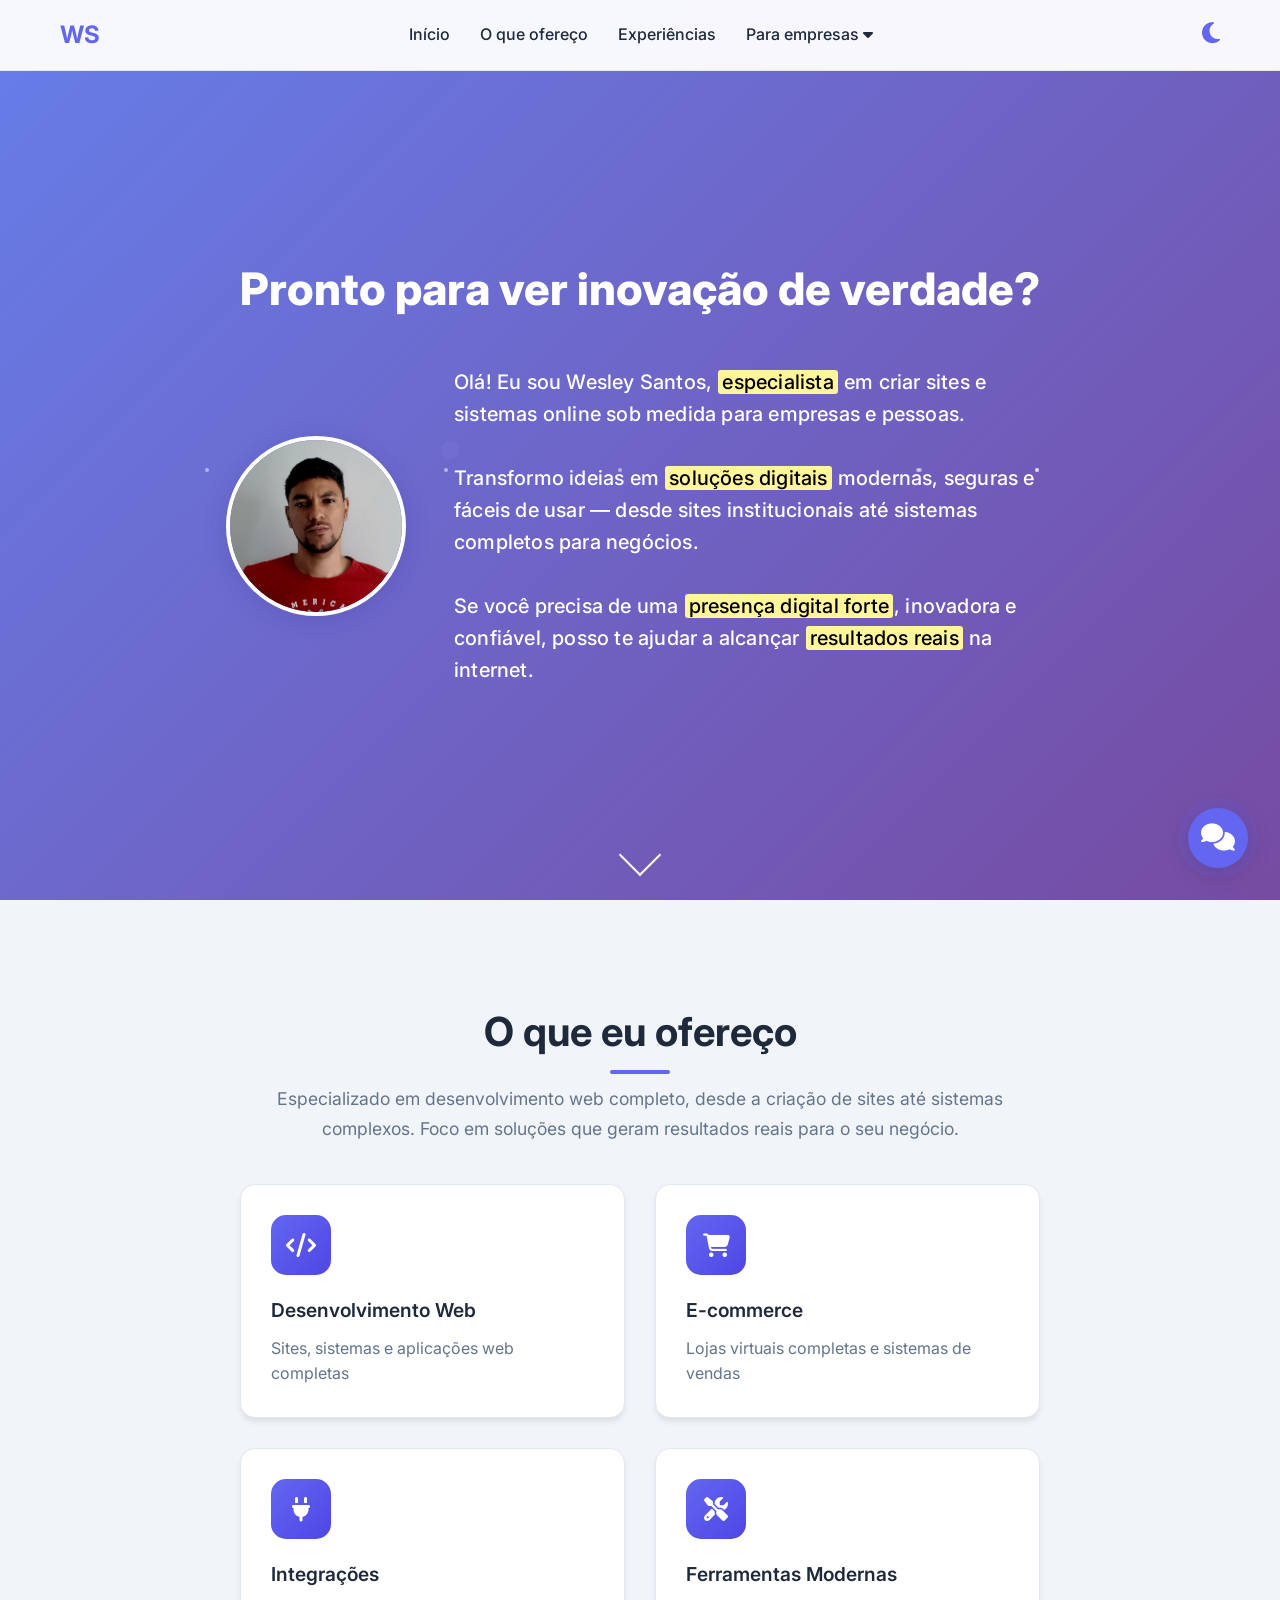
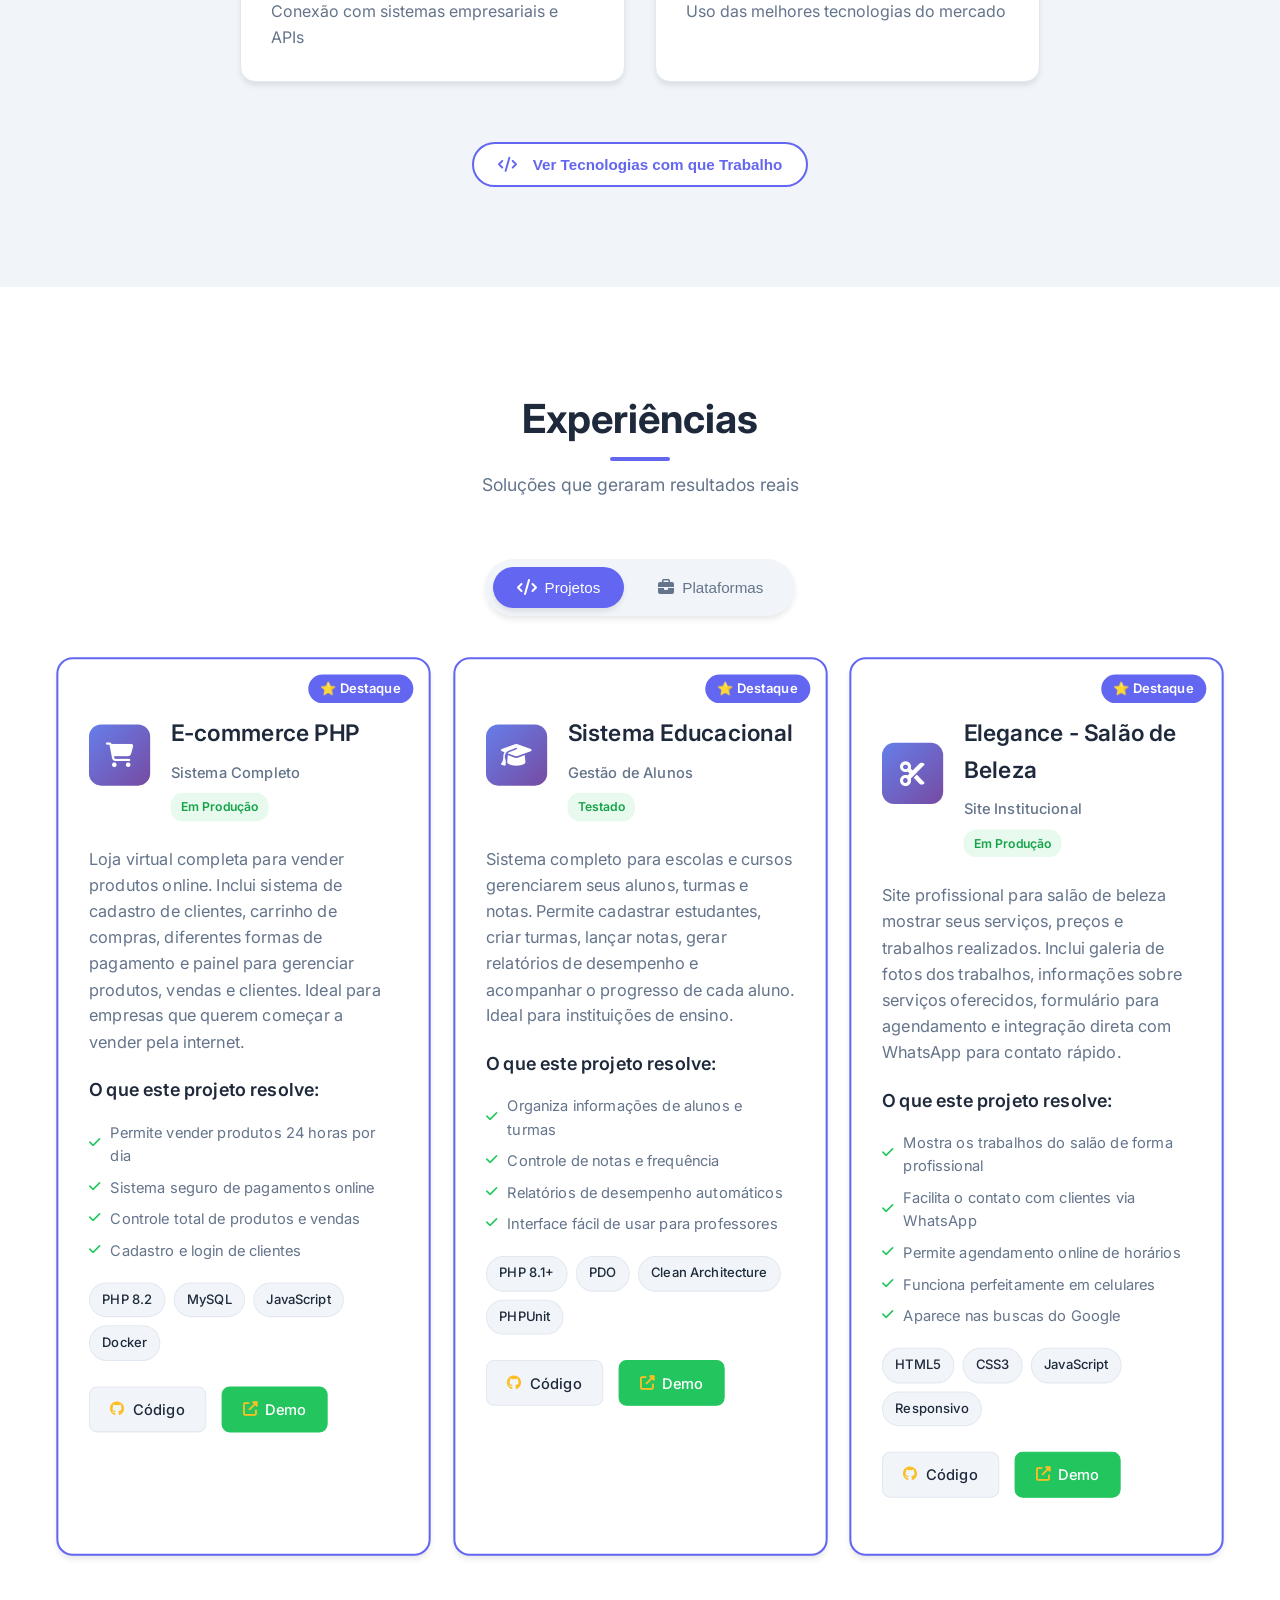
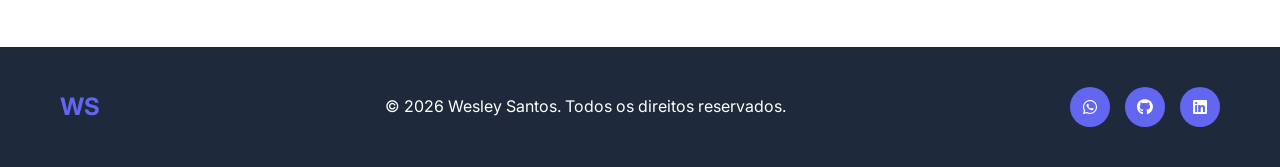
==== index.html @ 85893ca0 "Atualiza a seção de navegação e conteúdo de "Projetos" para "Experiências" em index.html e navbar.ht" ====
<!DOCTYPE html>
<html lang="pt-BR">
<head>
    <meta charset="UTF-8">
    <meta name="viewport" content="width=device-width, initial-scale=1.0">
    <title>Wesley Santos - Desenvolvedor Full Stack</title>
    <meta name="description" content="Portfólio de Wesley Santos - Desenvolvedor Full Stack especializado em PHP, JavaScript e soluções web completas">
    <link rel="stylesheet" href="assets/css/styles.css?v=1">
    <link href="https://fonts.googleapis.com/css2?family=Inter:wght@300;400;500;600;700&display=swap" rel="stylesheet">
    <link rel="stylesheet" href="https://cdnjs.cloudflare.com/ajax/libs/font-awesome/6.4.0/css/all.min.css">
</head>
<body>
    <!-- Navegação -->
    <div id="navbar"></div>
    <script>
    // Após o carregamento do navbar, insere o botão de tema apenas no index
    window.addEventListener('DOMContentLoaded', function() {
        const navbarEl = document.getElementById('navbar');
        if (navbarEl) {
            const observer = new MutationObserver(() => {
                const navActions = navbarEl.querySelector('.nav-actions');
                if (navActions && !navActions.querySelector('#theme-toggle')) {
                    const btn = document.createElement('button');
                    btn.id = 'theme-toggle';
                    btn.className = 'theme-toggle-btn';
                    btn.setAttribute('aria-label', 'Alternar tema');
                    btn.innerHTML = '<i class="fas fa-moon"></i>';
                    navActions.insertBefore(btn, navActions.firstChild);
                    // Adiciona evento de alternância de tema
                    btn.addEventListener('click', function() {
                        document.body.classList.toggle('dark-theme');
                        // Troca o ícone
                        const icon = btn.querySelector('i');
                        if (document.body.classList.contains('dark-theme')) {
                            icon.classList.remove('fa-moon');
                            icon.classList.add('fa-sun');
                        } else {
                            icon.classList.remove('fa-sun');
                            icon.classList.add('fa-moon');
                        }
                    });
                }
            });
            observer.observe(navbarEl, { childList: true, subtree: true });
        }
    });
    </script>

    <!-- Seção Hero IMPACTANTE -->
    <section id="inicio" class="hero disruptivo">
        <div class="hero-container">
            <div class="hero-content-novo">
                <div class="hero-greeting-container">
                    <div class="hero-greeting" id="hero-impacto">
                        <!-- Saudação de impacto será inserida via JS -->
                    </div>
                </div>
                <div class="hero-apresentacao">
                    <div class="hero-profile-img">
                        <img src="assets/images/profile.jpg" alt="Foto de Wesley Santos" />
                    </div>
                    <div class="hero-main-content">
                        <p class="hero-desc-livre">
                            Olá! Eu sou Wesley Santos, <span class="highlight-bg">especialista</span> em criar sites e sistemas online sob medida para empresas e pessoas.<br><br>
                            Transformo ideias em <span class="highlight-bg">soluções digitais</span> modernas, seguras e fáceis de usar — desde sites institucionais até sistemas completos para negócios.<br><br>
                            Se você precisa de uma <span class="highlight-bg">presença digital forte</span>, inovadora e confiável, posso te ajudar a alcançar <span class="highlight-bg">resultados reais</span> na internet.
                        </p>
                    </div>
                </div>
            </div>
        </div>
        <div class="scroll-indicator">
            <a href="#o-que-ofereco" class="scroll-link">
                <div class="scroll-arrow"></div>
            </a>
        </div>
    </section>
    <!-- Fim do novo Hero -->

    <!-- Seção O que eu ofereço -->
    <section id="o-que-ofereco" class="about">
        <div class="container">
            <h2 class="section-title">O que eu ofereço</h2>
            
            <!-- Visualização Simplificada -->
            <div class="skills-simple" id="skills-simple">
                <div class="skills-overview">
                    <p class="skills-intro">
                        Especializado em desenvolvimento web completo, desde a criação de sites até sistemas complexos. 
                        Foco em soluções que geram resultados reais para o seu negócio.
                    </p>
                    
                    <div class="skills-highlights">
                        <div class="skill-highlight">
                            <div class="highlight-icon">
                                <i class="fas fa-code"></i>
                            </div>
                            <div class="highlight-content">
                                <h4>Desenvolvimento Web</h4>
                                <p>Sites, sistemas e aplicações web completas</p>
                            </div>
                        </div>
                        
                        <div class="skill-highlight">
                            <div class="highlight-icon">
                                <i class="fas fa-shopping-cart"></i>
                            </div>
                            <div class="highlight-content">
                                <h4>E-commerce</h4>
                                <p>Lojas virtuais completas e sistemas de vendas</p>
                            </div>
                        </div>
                        
                        <div class="skill-highlight">
                            <div class="highlight-icon">
                                <i class="fas fa-plug"></i>
                            </div>
                            <div class="highlight-content">
                                <h4>Integrações</h4>
                                <p>Conexão com sistemas empresariais e APIs</p>
                            </div>
                        </div>
                        
                        <div class="skill-highlight">
                            <div class="highlight-icon">
                                <i class="fas fa-tools"></i>
                            </div>
                            <div class="highlight-content">
                                <h4>Ferramentas Modernas</h4>
                                <p>Uso das melhores tecnologias do mercado</p>
                            </div>
                        </div>
                    </div>
                    
                    <button class="btn btn-secondary skills-toggle" onclick="toggleSkills()">
                        <i class="fas fa-code"></i>
                        Ver Tecnologias com que Trabalho
                    </button>
                </div>
            </div>
            
            <!-- Visualização Completa (inicialmente oculta) -->
            <div class="skills-detailed" id="skills-detailed" style="display: none;">
                <div class="skills-content">
                    <div class="skills-category">
                        <h3>Ferramentas de Negócio</h3>
                        <div class="skills-grid">
                            <div class="skill-item">
                                <div class="skill-icon">
                                    <i class="fas fa-cloud"></i>
                                </div>
                                <div class="skill-info">
                                    <h4>Salesforce</h4>
                                    <div class="skill-level">
                                        <span class="level-badge primary">Foco Principal</span>
                                        <p class="skill-description">Plataforma para gerenciar relacionamentos com clientes (CRM)</p>
                                    </div>
                                </div>
                            </div>
                            <div class="skill-item">
                                <div class="skill-icon">
                                    <i class="fas fa-headset"></i>
                                </div>
                                <div class="skill-info">
                                    <h4>Zendesk</h4>
                                    <div class="skill-level">
                                        <span class="level-badge secondary">Especialização</span>
                                        <p class="skill-description">Sistema para atendimento ao cliente e suporte técnico</p>
                                    </div>
                                </div>
                            </div>
                            <div class="skill-item">
                                <div class="skill-icon">
                                    <i class="fas fa-chart-line"></i>
                                </div>
                                <div class="skill-info">
                                    <h4>HubSpot</h4>
                                    <div class="skill-level">
                                        <span class="level-badge secondary">Especialização</span>
                                        <p class="skill-description">Plataforma para marketing, vendas e automação de processos</p>
                                    </div>
                                </div>
                            </div>
                            <div class="skill-item">
                                <div class="skill-icon">
                                    <i class="fas fa-comments"></i>
                                </div>
                                <div class="skill-info">
                                    <h4>Blip</h4>
                                    <div class="skill-level">
                                        <span class="level-badge secondary">Especialização</span>
                                        <p class="skill-description">Plataforma para criar e gerenciar chatbots e atendimento automatizado</p>
                                    </div>
                                </div>
                            </div>
                        </div>
                    </div>

                    <div class="skills-category">
                        <h3>Ferramentas & DevOps</h3>
                        <div class="skills-grid">
                            <div class="skill-item">
                                <div class="skill-icon">
                                    <i class="fab fa-docker"></i>
                                </div>
                                <div class="skill-info">
                                    <h4>Docker</h4>
                                    <div class="skill-level">
                                        <span class="level-badge primary">Foco Principal</span>
                                        <p class="skill-description">Empacotamento de aplicações para funcionar em qualquer ambiente</p>
                                    </div>
                                </div>
                            </div>
                            <div class="skill-item">
                                <div class="skill-icon">
                                    <i class="fab fa-git-alt"></i>
                                </div>
                                <div class="skill-info">
                                    <h4>Git</h4>
                                    <div class="skill-level">
                                        <span class="level-badge primary">Foco Principal</span>
                                        <p class="skill-description">Controle de versões e trabalho em equipe no código</p>
                                    </div>
                                </div>
                            </div>
                            <div class="skill-item">
                                <div class="skill-icon">
                                    <i class="fas fa-box"></i>
                                </div>
                                <div class="skill-info">
                                    <h4>Composer</h4>
                                    <div class="skill-level">
                                        <span class="level-badge secondary">Especialização</span>
                                        <p class="skill-description">Gerenciador de bibliotecas e ferramentas para PHP</p>
                                    </div>
                                </div>
                            </div>
                            <div class="skill-item">
                                <div class="skill-icon">
                                    <i class="fas fa-vial"></i>
                                </div>
                                <div class="skill-info">
                                    <h4>PHPUnit</h4>
                                    <div class="skill-level">
                                        <span class="level-badge secondary">Especialização</span>
                                        <p class="skill-description">Testes automatizados para garantir qualidade do código</p>
                                    </div>
                                </div>
                            </div>
                            <div class="skill-item">
                                <div class="skill-icon">
                                    <i class="fas fa-code"></i>
                                </div>
                                <div class="skill-info">
                                    <h4>Clean Architecture</h4>
                                    <div class="skill-level">
                                        <span class="level-badge secondary">Especialização</span>
                                        <p class="skill-description">Organização do código para facilitar manutenção e crescimento</p>
                                    </div>
                                </div>
                            </div>
                            <div class="skill-item">
                                <div class="skill-icon">
                                    <i class="fas fa-cogs"></i>
                                </div>
                                <div class="skill-info">
                                    <h4>Design Patterns</h4>
                                    <div class="skill-level">
                                        <span class="level-badge secondary">Especialização</span>
                                        <p class="skill-description">Soluções testadas e reutilizáveis para problemas comuns</p>
                                    </div>
                                </div>
                            </div>
                        </div>
                    </div>

                    <div class="skills-category">
                        <h3>Backend</h3>
                        <div class="skills-grid">
                            <div class="skill-item">
                                <div class="skill-icon">
                                    <i class="fab fa-php"></i>
                                </div>
                                <div class="skill-info">
                                    <h4>PHP</h4>
                                    <div class="skill-level">
                                        <span class="level-badge primary">Foco Principal</span>
                                        <p class="skill-description">Linguagem principal para criar sites e aplicações web dinâmicas</p>
                                    </div>
                                </div>
                            </div>
                            <div class="skill-item">
                                <div class="skill-icon">
                                    <i class="fas fa-database"></i>
                                </div>
                                <div class="skill-info">
                                    <h4>MySQL</h4>
                                    <div class="skill-level">
                                        <span class="level-badge primary">Foco Principal</span>
                                        <p class="skill-description">Sistema para armazenar e organizar dados de forma eficiente</p>
                                    </div>
                                </div>
                            </div>
                            <div class="skill-item">
                                <div class="skill-icon">
                                    <i class="fas fa-plug"></i>
                                </div>
                                <div class="skill-info">
                                    <h4>PDO</h4>
                                    <div class="skill-level">
                                        <span class="level-badge secondary">Especialização</span>
                                        <p class="skill-description">Interface orientada a objetos para acesso seguro e consistente a bancos de dados</p>
                                    </div>
                                </div>
                            </div>
                            <div class="skill-item">
                                <div class="skill-icon">
                                    <i class="fab fa-node-js"></i>
                                </div>
                                <div class="skill-info">
                                    <h4>Node.js</h4>
                                    <div class="skill-level">
                                        <span class="level-badge secondary">Especialização</span>
                                        <p class="skill-description">Plataforma para criar aplicações web rápidas e escaláveis</p>
                                    </div>
                                </div>
                            </div>
                            <div class="skill-item">
                                <div class="skill-icon">
                                    <i class="fas fa-code"></i>
                                </div>
                                <div class="skill-info">
                                    <h4>APEX</h4>
                                    <div class="skill-level">
                                        <span class="level-badge secondary">Especialização</span>
                                        <p class="skill-description">Linguagem de programação proprietária da Salesforce para desenvolvimento na plataforma</p>
                                    </div>
                                </div>
                            </div>
                        </div>
                    </div>

                    <div class="skills-category">
                        <h3>Frontend</h3>
                        <div class="skills-grid">
                            <div class="skill-item">
                                <div class="skill-icon">
                                    <i class="fab fa-html5"></i>
                                </div>
                                <div class="skill-info">
                                    <h4>HTML5</h4>
                                    <div class="skill-level">
                                        <span class="level-badge secondary">Especialização</span>
                                        <p class="skill-description">Estrutura básica e organização do conteúdo dos sites</p>
                                    </div>
                                </div>
                            </div>
                            <div class="skill-item">
                                <div class="skill-icon">
                                    <i class="fab fa-css3-alt"></i>
                                </div>
                                <div class="skill-info">
                                    <h4>CSS3</h4>
                                    <div class="skill-level">
                                        <span class="level-badge primary">Foco Principal</span>
                                        <p class="skill-description">Design visual, cores, layout e responsividade dos sites</p>
                                    </div>
                                </div>
                            </div>
                            <div class="skill-item">
                                <div class="skill-icon">
                                    <i class="fab fa-js-square"></i>
                                </div>
                                <div class="skill-info">
                                    <h4>JavaScript</h4>
                                    <div class="skill-level">
                                        <span class="level-badge primary">Foco Principal</span>
                                        <p class="skill-description">Funcionalidades interativas e dinâmicas nos sites</p>
                                    </div>
                                </div>
                            </div>
                        </div>
                    </div>
                </div>
                
                <button class="btn btn-secondary skills-toggle" onclick="toggleSkills()">
                    <i class="fas fa-eye-slash"></i>
                    Ocultar Tecnologias
                </button>
            </div>
        </div>
    </section>

    <!-- Seção Experiências -->
    <section id="experiencias" class="experience">
        <div class="container">
            <div class="section-header">
                <h2 class="section-title" id="section-title">Experiências</h2>
                <p class="section-subtitle" id="section-subtitle">Soluções que geraram resultados reais</p>
                
                <!-- Botão Toggle -->
                <div class="toggle-container">
                    <button class="toggle-btn active" id="toggle-experience" onclick="toggleView('experience')">
                        <i class="fas fa-code"></i>
                        Projetos
                    </button>
                    <button class="toggle-btn" id="toggle-experiences" onclick="toggleView('experiences')">
                        <i class="fas fa-briefcase"></i>
                        Plataformas
                    </button>
                </div>
            </div>
            
            <!-- Container das Experiências -->
            <div class="experience-grid" id="experience-container">
                <div class="project-card featured">
                    <div class="project-header">
                        <div class="project-icon">
                            <i class="fas fa-shopping-cart"></i>
                        </div>
                        <div class="project-title">
                            <h3>E-commerce PHP</h3>
                            <span class="project-category">Sistema Completo</span>
                            <div class="project-badges">
                                <span class="project-badge success">Em Produção</span>
                            </div>
                        </div>
                    </div>
                    <div class="project-content">
                        <p>
                            Loja virtual completa para vender produtos online. Inclui sistema de cadastro de clientes, 
                            carrinho de compras, diferentes formas de pagamento e painel para gerenciar produtos, 
                            vendas e clientes. Ideal para empresas que querem começar a vender pela internet.
                        </p>
                        <div class="project-results">
                            <h4>O que este projeto resolve:</h4>
                            <ul class="results-list">
                                <li><i class="fas fa-check"></i> Permite vender produtos 24 horas por dia</li>
                                <li><i class="fas fa-check"></i> Sistema seguro de pagamentos online</li>
                                <li><i class="fas fa-check"></i> Controle total de produtos e vendas</li>
                                <li><i class="fas fa-check"></i> Cadastro e login de clientes</li>
                            </ul>
                        </div>
                        <div class="project-tech">
                            <span class="tech-tag">PHP 8.2</span>
                            <span class="tech-tag">MySQL</span>
                            <span class="tech-tag">JavaScript</span>
                            <span class="tech-tag">Docker</span>
                        </div>
                        <div class="project-links">
                            <a href="https://github.com/wesleystoss/e-commerce-php-completo" target="_blank" class="btn btn-small">
                                <i class="fab fa-github"></i> Código
                            </a>
                            <a href="https://ecommerce.wesleystoss.com.br/" target="_blank" rel="noopener" class="btn btn-small btn-live">
                                <i class="fas fa-external-link-alt"></i> Demo
                            </a>
                        </div>
                    </div>
                </div>
                
                <div class="project-card featured">
                    <div class="project-header">
                        <div class="project-icon">
                            <i class="fas fa-graduation-cap"></i>
                        </div>
                        <div class="project-title">
                            <h3>Sistema Educacional</h3>
                            <span class="project-category">Gestão de Alunos</span>
                            <div class="project-badges">
                                <span class="project-badge success">Testado</span>
                            </div>
                        </div>
                    </div>
                    <div class="project-content">
                        <p>
                            Sistema completo para escolas e cursos gerenciarem seus alunos, turmas e notas. 
                            Permite cadastrar estudantes, criar turmas, lançar notas, gerar relatórios de 
                            desempenho e acompanhar o progresso de cada aluno. Ideal para instituições de ensino.
                        </p>
                        <div class="project-results">
                            <h4>O que este projeto resolve:</h4>
                            <ul class="results-list">
                                <li><i class="fas fa-check"></i> Organiza informações de alunos e turmas</li>
                                <li><i class="fas fa-check"></i> Controle de notas e frequência</li>
                                <li><i class="fas fa-check"></i> Relatórios de desempenho automáticos</li>
                                <li><i class="fas fa-check"></i> Interface fácil de usar para professores</li>
                            </ul>
                        </div>
                        <div class="project-tech">
                            <span class="tech-tag">PHP 8.1+</span>
                            <span class="tech-tag">PDO</span>
                            <span class="tech-tag">Clean Architecture</span>
                            <span class="tech-tag">PHPUnit</span>
                        </div>
                        <div class="project-links">
                            <a href="https://github.com/wesleystoss/curso-pdo" target="_blank" class="btn btn-small">
                                <i class="fab fa-github"></i> Código
                            </a>
                            <a href="https://spga.wesleystoss.com.br/" target="_blank" rel="noopener" class="btn btn-small btn-live">
                                <i class="fas fa-external-link-alt"></i> Demo
                            </a>
                        </div>
                    </div>
                </div>

                <div class="project-card featured">
                    <div class="project-header">
                        <div class="project-icon">
                            <i class="fas fa-cut"></i>
                        </div>
                        <div class="project-title">
                            <h3>Elegance - Salão de Beleza</h3>
                            <span class="project-category">Site Institucional</span>
                            <div class="project-badges">
                                <span class="project-badge success">Em Produção</span>
                            </div>
                        </div>
                    </div>
                    <div class="project-content">
                        <p>
                            Site profissional para salão de beleza mostrar seus serviços, preços e trabalhos realizados. 
                            Inclui galeria de fotos dos trabalhos, informações sobre serviços oferecidos, 
                            formulário para agendamento e integração direta com WhatsApp para contato rápido.
                        </p>
                        <div class="project-results">
                            <h4>O que este projeto resolve:</h4>
                            <ul class="results-list">
                                <li><i class="fas fa-check"></i> Mostra os trabalhos do salão de forma profissional</li>
                                <li><i class="fas fa-check"></i> Facilita o contato com clientes via WhatsApp</li>
                                <li><i class="fas fa-check"></i> Permite agendamento online de horários</li>
                                <li><i class="fas fa-check"></i> Funciona perfeitamente em celulares</li>
                                <li><i class="fas fa-check"></i> Aparece nas buscas do Google</li>
                            </ul>
                        </div>
                        <div class="project-tech">
                            <span class="tech-tag">HTML5</span>
                            <span class="tech-tag">CSS3</span>
                            <span class="tech-tag">JavaScript</span>
                            <span class="tech-tag">Responsivo</span>
                        </div>
                        <div class="project-links">
                            <a href="https://github.com/wesleystoss/salao-de-beleza" target="_blank" class="btn btn-small">
                                <i class="fab fa-github"></i> Código
                            </a>
                            <a href="https://salao-de-beleza.wesleystoss.com.br/" target="_blank" rel="noopener" class="btn btn-small btn-live">
                                <i class="fas fa-external-link-alt"></i> Demo
                            </a>
                        </div>
                    </div>
                </div>
            </div>

            <!-- Container das Experiências -->
            <div class="experience-grid" id="experiences-container" style="display: none;">
                <div class="project-card featured">
                    <div class="project-header">
                        <div class="project-icon">
                            <i class="fas fa-cloud"></i>
                        </div>
                        <div class="project-title">
                            <h3>Salesforce</h3>
                            <span class="project-category">CRM & Automação</span>
                            <div class="project-badges">
                                <span class="project-badge admin">Administrador</span>
                                <span class="project-badge dev">Desenvolvedor</span>
                            </div>
                        </div>
                    </div>
                    <div class="project-content">
                        <p>
                            Experiência sólida com a plataforma Salesforce, incluindo desenvolvimento de aplicações customizadas, 
                            automação de processos, integrações com sistemas externos e criação de relatórios avançados. 
                            Especializado em APEX, Visualforce e Lightning Web Components.
                        </p>
                        <div class="project-results">
                            <h4>Principais competências:</h4>
                            <ul class="results-list">
                                <li><i class="fas fa-check"></i> Desenvolvimento em APEX e Visualforce</li>
                                <li><i class="fas fa-check"></i> Automação com Process Builder e Flow</li>
                                <li><i class="fas fa-check"></i> Integrações via REST/SOAP APIs</li>
                                <li><i class="fas fa-check"></i> Customização de objetos e campos</li>
                                <li><i class="fas fa-check"></i> Criação de relatórios e dashboards</li>
                            </ul>
                        </div>
                        <div class="project-tech">
                            <span class="tech-tag">APEX</span>
                            <span class="tech-tag">Visualforce</span>
                            <span class="tech-tag">Lightning</span>
                            <span class="tech-tag">SOQL</span>
                        </div>
                        <div class="project-links">
                            <a href="lp/salesforce.html" target="_blank" class="btn btn-small">
                                <i class="fas fa-info-circle"></i> Saiba Mais
                            </a>
                            <a href="https://trailhead.salesforce.com/pt-BR" target="_blank" rel="noopener" class="btn btn-small btn-live">
                                <i class="fas fa-external-link-alt"></i> Trailhead
                            </a>
                        </div>
                    </div>
                </div>

                <div class="project-card featured">
                    <div class="project-header">
                        <div class="project-icon">
                            <i class="fas fa-headset"></i>
                        </div>
                        <div class="project-title">
                            <h3>Zendesk</h3>
                            <span class="project-category">Suporte & Atendimento</span>
                            <div class="project-badges">
                                <span class="project-badge admin">Administrador</span>
                                <span class="project-badge dev">Desenvolvedor</span>
                            </div>
                        </div>
                    </div>
                    <div class="project-content">
                        <p>
                            Experiência com a plataforma Zendesk para criação de sistemas de atendimento ao cliente, 
                            configuração de workflows, automação de tickets e desenvolvimento de integrações customizadas. 
                            Foco em melhorar a experiência do cliente e eficiência do suporte.
                        </p>
                        <div class="project-results">
                            <h4>Principais competências:</h4>
                            <ul class="results-list">
                                <li><i class="fas fa-check"></i> Configuração de workflows e automações</li>
                                <li><i class="fas fa-check"></i> Desenvolvimento de apps customizados</li>
                                <li><i class="fas fa-check"></i> Integração com sistemas externos</li>
                                <li><i class="fas fa-check"></i> Criação de relatórios e métricas</li>
                                <li><i class="fas fa-check"></i> Configuração de SLA e escalonamento</li>
                            </ul>
                        </div>
                        <div class="project-tech">
                            <span class="tech-tag">Zendesk API</span>
                            <span class="tech-tag">JavaScript</span>
                            <span class="tech-tag">Webhooks</span>
                            <span class="tech-tag">Apps Framework</span>
                        </div>
                        <div class="project-links">
                            <a href="lp/zendesk.html" target="_blank" class="btn btn-small">
                                <i class="fas fa-info-circle"></i> Saiba Mais
                            </a>
                            <a href="https://developer.zendesk.com/" target="_blank" rel="noopener" class="btn btn-small btn-live">
                                <i class="fas fa-external-link-alt"></i> Developer
                            </a>
                        </div>
                    </div>
                </div>

                <div class="project-card featured">
                    <div class="project-header">
                        <div class="project-icon">
                            <i class="fas fa-comments"></i>
                        </div>
                        <div class="project-title">
                            <h3>Blip</h3>
                            <span class="project-category">Chatbots & Automação</span>
                            <div class="project-badges">
                                <span class="project-badge admin">Administrador</span>
                            </div>
                        </div>
                    </div>
                    <div class="project-content">
                        <p>
                            Experiência com a plataforma Blip para desenvolvimento de chatbots inteligentes, 
                            automação de atendimento e integração com múltiplos canais de comunicação. 
                            Especializado em criar experiências conversacionais que melhoram o engajamento do cliente.
                        </p>
                        <div class="project-results">
                            <h4>Principais competências:</h4>
                            <ul class="results-list">
                                <li><i class="fas fa-check"></i> Desenvolvimento de chatbots conversacionais</li>
                                <li><i class="fas fa-check"></i> Integração com WhatsApp Business</li>
                                <li><i class="fas fa-check"></i> Automação de fluxos de atendimento</li>
                                <li><i class="fas fa-check"></i> Análise de dados e métricas</li>
                                <li><i class="fas fa-check"></i> Integração com APIs externas</li>
                            </ul>
                        </div>
                        <div class="project-tech">
                            <span class="tech-tag">Blip API</span>
                            <span class="tech-tag">JavaScript</span>
                            <span class="tech-tag">WhatsApp Business</span>
                            <span class="tech-tag">Webhooks</span>
                        </div>
                        <div class="project-links">
                            <a href="lp/blip.html" target="_blank" class="btn btn-small">
                                <i class="fas fa-info-circle"></i> Saiba Mais
                            </a>
                            <a href="https://developers.blip.ai/" target="_blank" rel="noopener" class="btn btn-small btn-live">
                                <i class="fas fa-external-link-alt"></i> Developers
                            </a>
                        </div>
                    </div>
                </div>
            </div>
        </div>
    </section>

    <!-- Seção Contato -->
    <!-- (Removida para usar apenas o balão flutuante) -->

    <!-- Footer -->
    <footer class="footer">
        <div class="container">
            <div class="footer-content">
                <div class="footer-logo">
                    <span>WS</span>
                </div>
                <p>&copy; <span id="footer-year">2024</span> Wesley Santos. Todos os direitos reservados.</p>
                <div class="footer-social">
                    <a href="https://wa.me/5561999241137" target="_blank" title="WhatsApp">
                        <i class="fab fa-whatsapp"></i>
                    </a>
                    <a href="https://github.com/wesleysSantos" target="_blank">
                        <i class="fab fa-github"></i>
                    </a>
                    <a href="https://linkedin.com/in/wesley-santos-8b08721a3/" target="_blank">
                        <i class="fab fa-linkedin"></i>
                    </a>
                </div>
            </div>
        </div>
    </footer>

    <!-- Balão de Contato Flutuante -->
    <div id="contact-chat" class="contact-chat">
        <div class="chat-header">
            <div class="chat-avatar">
                <img src="assets/images/profile.jpg" alt="Wesley Santos" class="chat-avatar-img">
            </div>
            <div class="chat-status">
                <span class="status-dot"></span>
            </div>
            <div class="chat-info">
                <h4>Wesley Santos</h4>
                <p>Disponível para novos projetos</p>
            </div>
            <button class="chat-close" onclick="toggleContactChat()">
                <i class="fas fa-times"></i>
            </button>
        </div>
        
        <div class="chat-content">
            <div class="chat-message">
                <div class="message-bubble">
                    <p>Olá! 👋 Como posso ajudar seu projeto hoje?</p>
                    <span class="message-time">Agora</span>
                </div>
            </div>
            
            <div class="contact-options">
                <h5>Escolha como prefere conversar:</h5>
                
                <a href="https://wa.me/556199241137" target="_blank" class="contact-option primary">
                    <div class="option-icon">
                        <i class="fab fa-whatsapp"></i>
                    </div>
                    <div class="option-content">
                        <h6>WhatsApp (Principal)</h6>
                        <p>Resposta em até 2 horas</p>
                    </div>
                    <div class="option-arrow">
                        <i class="fas fa-arrow-right"></i>
                    </div>
                </a>
                
                <a href="https://linkedin.com/in/wesley-santos-8b08721a3/" target="_blank" class="contact-option">
                    <div class="option-icon">
                        <i class="fab fa-linkedin"></i>
                    </div>
                    <div class="option-content">
                        <h6>LinkedIn</h6>
                        <p>Perfil profissional</p>
                    </div>
                    <div class="option-arrow">
                        <i class="fas fa-arrow-right"></i>
                    </div>
                </a>
                
                <a href="mailto:wesleyrogerio77@gmail.com" class="contact-option">
                    <div class="option-icon">
                        <i class="fas fa-envelope"></i>
                    </div>
                    <div class="option-content">
                        <h6>Email</h6>
                        <p>wesleyrogerio77@gmail.com</p>
                    </div>
                    <div class="option-arrow">
                        <i class="fas fa-arrow-right"></i>
                    </div>
                </a>
                
                <a href="https://github.com/wesleysSantos" target="_blank" class="contact-option">
                    <div class="option-icon">
                        <i class="fab fa-github"></i>
                    </div>
                    <div class="option-content">
                        <h6>GitHub</h6>
                        <p>Portfólio de código</p>
                    </div>
                    <div class="option-arrow">
                        <i class="fas fa-arrow-right"></i>
                    </div>
                </a>
            </div>
        </div>
    </div>

    <!-- Botão de Contato Flutuante -->
    <button id="contact-toggle" class="contact-toggle" onclick="toggleContactChat()" aria-label="Abrir chat de contato">
        <div class="toggle-icon">
            <i class="fas fa-comments"></i>
        </div>
        <div class="toggle-pulse"></div>
    </button>

    <script src="assets/js/script.js"></script>
</body>
</html>
---- assets/css/styles.css ----
/* Reset e Configurações Globais */
* {
    margin: 0;
    padding: 0;
    box-sizing: border-box;
}

:root {
    --primary-color: #6366f1;
    --primary-dark: #4f46e5;
    --secondary-color: #f8fafc;
    --text-primary: #1e293b;
    --text-secondary: #64748b;
    --text-light: #94a3b8;
    --background: #ffffff;
    --background-alt: #f1f5f9;
    --border: #e2e8f0;
    --shadow: 0 4px 6px -1px rgba(0, 0, 0, 0.1);
    --shadow-lg: 0 10px 15px -3px rgba(0, 0, 0, 0.1);
    --gradient: linear-gradient(135deg, #667eea 0%, #764ba2 100%);
    --transition: all 0.3s ease;
}

html {
    scroll-behavior: smooth;
}

body {
    font-family: 'Inter', sans-serif;
    line-height: 1.6;
    color: var(--text-primary);
    background-color: var(--background);
}

.container {
    max-width: 1200px;
    margin: 0 auto;
    padding: 0 20px;
}

/* Navegação */
.navbar {
    position: fixed;
    top: 0;
    width: 100%;
    background: rgba(255, 255, 255, 0.95);
    backdrop-filter: blur(10px);
    z-index: 1000;
    transition: var(--transition);
    border-bottom: 1px solid var(--border);
}

.nav-container {
    max-width: 1200px;
    margin: 0 auto;
    padding: 0 20px;
    display: flex;
    justify-content: space-between;
    align-items: center;
    height: 70px;
}

.nav-logo {
    font-size: 24px;
    font-weight: 700;
    color: var(--primary-color);
}

.nav-menu {
    display: flex;
    list-style: none;
    gap: 30px;
}

.nav-link {
    text-decoration: none;
    color: var(--text-primary);
    font-weight: 500;
    transition: var(--transition);
    position: relative;
}

.nav-link:hover {
    color: var(--primary-color);
}

.nav-link::after {
    content: '';
    position: absolute;
    bottom: -5px;
    left: 0;
    width: 0;
    height: 2px;
    background: var(--primary-color);
    transition: var(--transition);
}

.nav-link:hover::after {
    width: 100%;
}

.hamburger {
    display: none;
    flex-direction: column;
    cursor: pointer;
}

.hamburger span {
    width: 25px;
    height: 3px;
    background: var(--text-primary);
    margin: 3px 0;
    transition: var(--transition);
}

/* Hero Section */
.hero {
    min-height: 100vh;
    display: flex;
    align-items: center;
    background: linear-gradient(135deg, #667eea 0%, #764ba2 100%);
    color: white;
    position: relative;
    overflow: hidden;
    padding: 100px 0 60px 0;
}

.hero::before {
    content: '';
    position: absolute;
    top: 0;
    left: 0;
    right: 0;
    bottom: 0;
    background: url('data:image/svg+xml,<svg xmlns="http://www.w3.org/2000/svg" viewBox="0 0 100 100"><defs><pattern id="grain" width="100" height="100" patternUnits="userSpaceOnUse"><circle cx="50" cy="50" r="1" fill="white" opacity="0.1"/></pattern></defs><rect width="100" height="100" fill="url(%23grain)"/></svg>');
    opacity: 0.3;
}

.hero-container {
    background: transparent !important;
    border: none !important;
    max-width: 1200px;
    margin: 0 auto;
    padding: 0 20px;
    position: relative;
    z-index: 2;
}

.hero-content {
    display: grid;
    grid-template-columns: 1fr 1fr;
    gap: 60px;
    align-items: center;
}

.hero-title {
    font-size: 3.5rem;
    font-weight: 700;
    margin-bottom: 20px;
    line-height: 1.2;
}

.highlight {
    color: #fbbf24;
    position: relative;
}

.highlight::after {
    content: '';
    position: absolute;
    bottom: 5px;
    left: 0;
    width: 100%;
    height: 8px;
    background: rgba(251, 191, 36, 0.3);
    z-index: -1;
}

/* Hero Badges */
.hero-badges {
    display: flex;
    gap: 15px;
    margin-bottom: 30px;
    flex-wrap: wrap;
}

.hero-badge {
    display: flex;
    align-items: center;
    gap: 8px;
    background: rgba(255, 255, 255, 0.15);
    padding: 8px 16px;
    border-radius: 25px;
    font-size: 0.9rem;
    font-weight: 500;
    backdrop-filter: blur(10px);
    border: 1px solid rgba(255, 255, 255, 0.2);
    transition: var(--transition);
}

.hero-badge:hover {
    background: rgba(255, 255, 255, 0.25);
    transform: translateY(-2px);
}

.hero-badge i {
    color: #fbbf24;
}

/* Profile Status */
.profile-status {
    display: flex;
    align-items: center;
    gap: 8px;
    background: rgba(34, 197, 94, 0.9);
    color: white;
    padding: 6px 12px;
    border-radius: 20px;
    font-size: 0.8rem;
    font-weight: 500;
    margin-top: 10px;
    backdrop-filter: blur(10px);
}

.status-dot {
    width: 8px;
    height: 8px;
    background: #22c55e;
    border-radius: 50%;
    animation: pulse 2s infinite;
}

@keyframes pulse {
    0% { opacity: 1; }
    50% { opacity: 0.5; }
    100% { opacity: 1; }
}

/* Profile Stats */
.profile-stats {
    display: flex;
    gap: 20px;
    margin-top: 15px;
    justify-content: center;
}

.profile-stat {
    text-align: center;
}

.profile-stat .stat-number {
    display: block;
    font-size: 1.8rem;
    font-weight: 700;
    color: #fbbf24;
    text-shadow: 0 2px 4px rgba(0, 0, 0, 0.3);
    margin-bottom: 5px;
}

.profile-stat .stat-text {
    font-size: 0.8rem;
    opacity: 0.9;
    color: white;
    font-weight: 500;
}

/* Hero Achievements */
.hero-achievements {
    display: flex;
    gap: 20px;
    margin-bottom: 30px;
    flex-wrap: wrap;
}

.achievement-item {
    display: flex;
    align-items: center;
    gap: 8px;
    font-size: 0.9rem;
    opacity: 0.9;
}

.achievement-item i {
    color: #fbbf24;
    font-size: 1rem;
}

.hero-subtitle {
    font-size: 1.5rem;
    font-weight: 500;
    margin-bottom: 20px;
    opacity: 0.9;
}

.hero-description {
    font-size: 1.1rem;
    margin-bottom: 40px;
    opacity: 0.8;
    line-height: 1.7;
}

.hero-buttons {
    display: flex;
    gap: 20px;
    flex-wrap: wrap;
}

.btn {
    padding: 12px 30px;
    border: none;
    border-radius: 8px;
    font-weight: 600;
    text-decoration: none;
    display: inline-flex;
    align-items: center;
    gap: 8px;
    transition: var(--transition);
    cursor: pointer;
    font-size: 1rem;
}

.btn-primary {
    background: white;
    color: var(--primary-color);
}

.btn-primary:hover {
    transform: translateY(-2px);
    box-shadow: var(--shadow-lg);
}

.btn-secondary {
    background: transparent;
    color: white;
    border: 2px solid white;
}

.btn-secondary:hover {
    background: white;
    color: var(--primary-color);
    transform: translateY(-2px);
}

.btn-small {
    padding: 8px 16px;
    font-size: 0.9rem;
}

.hero-image {
    display: flex;
    justify-content: center;
    align-items: center;
}

.profile-card {
    background: rgba(255, 255, 255, 0.1);
    backdrop-filter: blur(10px);
    border-radius: 20px;
    padding: 40px;
    text-align: center;
    border: 1px solid rgba(255, 255, 255, 0.2);
    max-width: 300px;
    width: 100%;
    transition: all 0.3s ease;
}

.profile-card:hover {
    transform: translateY(-5px);
    box-shadow: 0 12px 40px rgba(0, 0, 0, 0.3);
    border-color: rgba(255, 255, 255, 0.4);
}

.profile-avatar {
    width: 120px;
    height: 120px;
    border-radius: 50%;
    overflow: hidden;
    margin: 0 auto 15px;
    border: 4px solid rgba(255, 255, 255, 0.4);
    box-shadow: 0 8px 32px rgba(0, 0, 0, 0.3);
    transition: var(--transition);
}

.profile-avatar:hover {
    transform: scale(1.05);
    border-color: rgba(255, 255, 255, 0.6);
    box-shadow: 0 12px 40px rgba(0, 0, 0, 0.4);
}

.profile-image {
    width: 100%;
    height: 100%;
    object-fit: cover;
    border-radius: 50%;
    border: 3px solid rgba(255, 255, 255, 0.3);
    box-shadow: 0 8px 32px rgba(0, 0, 0, 0.3);
}

.profile-info h3 {
    font-size: 1.3rem;
    margin-bottom: 5px;
}

.profile-info p {
    font-size: 0.9rem;
}

.scroll-indicator {
    position: absolute;
    bottom: 30px;
    left: 50%;
    transform: translateX(-50%);
    animation: bounce 2s infinite;
}

.scroll-arrow {
    width: 30px;
    height: 30px;
    border: 2px solid white;
    border-top: none;
    border-left: none;
    transform: rotate(45deg);
}

@keyframes bounce {
    0%, 20%, 50%, 80%, 100% {
        transform: translateX(-50%) translateY(0);
    }
    40% {
        transform: translateX(-50%) translateY(-10px);
    }
    60% {
        transform: translateX(-50%) translateY(-5px);
    }
}

/* Seções Gerais */
section {
    padding: 100px 0;
}

.section-title {
    font-size: 2.5rem;
    font-weight: 700;
    text-align: center;
    margin-bottom: 20px;
    color: var(--text-primary);
    position: relative;
}

.section-subtitle {
    font-size: 1.1rem;
    text-align: center;
    margin-bottom: 60px;
    color: var(--text-secondary);
    max-width: 600px;
    margin-left: auto;
    margin-right: auto;
}

.section-title::after {
    content: '';
    position: absolute;
    bottom: -10px;
    left: 50%;
    transform: translateX(-50%);
    width: 60px;
    height: 4px;
    background: var(--primary-color);
    border-radius: 2px;
}

/* Sobre Section */
.about {
    padding: 100px 0;
    background: var(--background-alt);
}

.about-content {
    display: flex;
    flex-direction: column;
    align-items: center;
    justify-content: center;
    width: 100%;
}

.about-text, .about-value {
    width: 100%;
    max-width: 1200px;
    margin: 0 auto;
    display: flex;
    flex-direction: column;
    align-items: center;
}

/* About Intro */
.about-intro h3 {
    font-size: 1.8rem;
    font-weight: 600;
    margin-bottom: 20px;
    color: var(--text-primary);
}

.about-intro p {
    font-size: 1.1rem;
    line-height: 1.7;
    margin-bottom: 30px;
    color: var(--text-secondary);
}

/* About Expertise */
.about-expertise {
    margin-bottom: 40px;
}

.about-expertise h4 {
    font-size: 1.3rem;
    font-weight: 600;
    margin-bottom: 20px;
    color: var(--text-primary);
}

.about-expertise p {
    font-size: 1rem;
    line-height: 1.6;
    margin-bottom: 15px;
    color: var(--text-secondary);
}

.about-expertise strong {
    color: var(--primary-color);
    font-weight: 600;
}

/* About Value */
.about-value h4 {
    font-size: 1.3rem;
    font-weight: 600;
    margin-bottom: 25px;
    color: var(--text-primary);
}

.value-propositions {
    display: grid;
    grid-template-columns: repeat(3, 1fr);
    gap: 32px;
    max-width: 1100px;
    width: 100%;
    margin: 0 auto;
    justify-items: center;
}

@media (max-width: 1000px) {
  .value-propositions {
    grid-template-columns: repeat(2, 1fr);
  }
}
@media (max-width: 700px) {
  .value-propositions {
    grid-template-columns: 1fr;
  }
}
.value-item {
    background: white;
    border-radius: 16px;
    box-shadow: var(--shadow);
    padding: 24px 20px;
    display: flex;
    flex-direction: column;
    align-items: center;
    gap: 15px;
    width: 100%;
    max-width: 320px;
    margin: 0 auto;
    text-align: center;
    transition: var(--transition);
}
.value-item:hover {
    transform: translateY(-5px);
    box-shadow: var(--shadow-lg);
}

.value-item i {
    display: flex;
    align-items: center;
    justify-content: center;
    font-size: 2rem;
    color: var(--primary-color);
    background: var(--background-alt);
    border-radius: 50%;
    width: 48px;
    height: 48px;
    margin-bottom: 12px;
    box-shadow: 0 2px 8px rgba(99, 102, 241, 0.08);
}

.value-content h5 {
    font-size: 1.1rem;
    font-weight: 600;
    margin-bottom: 8px;
    color: var(--text-primary);
}

.value-content p {
    font-size: 0.9rem;
    line-height: 1.5;
    color: var(--text-secondary);
}

.about-text p {
    font-size: 1.1rem;
    line-height: 1.7;
    margin-bottom: 20px;
    color: var(--text-secondary);
}

.about-highlights {
    display: grid;
    grid-template-columns: repeat(auto-fit, minmax(200px, 1fr));
    gap: 30px;
}

.highlight-item {
    text-align: center;
    padding: 30px 20px;
    background: white;
    border-radius: 12px;
    box-shadow: var(--shadow);
    transition: var(--transition);
}

.highlight-item:hover {
    transform: translateY(-5px);
    box-shadow: var(--shadow-lg);
}

.highlight-item i {
    font-size: 2rem;
    color: var(--primary-color);
    margin-bottom: 15px;
}

.highlight-item h4 {
    font-size: 1.2rem;
    margin-bottom: 10px;
    color: var(--text-primary);
}

.highlight-item p {
    color: var(--text-secondary);
    font-size: 0.9rem;
}

.about-stats {
    display: grid;
    grid-template-columns: 1fr 1fr;
    gap: 20px;
}

.stat-card {
    background: white;
    padding: 30px 20px;
    border-radius: 12px;
    text-align: center;
    box-shadow: var(--shadow);
    transition: var(--transition);
    border: 1px solid var(--border);
}

.stat-card:hover {
    transform: translateY(-5px);
    box-shadow: var(--shadow-lg);
}

.stat-number {
    font-size: 2.5rem;
    font-weight: 700;
    color: var(--primary-color);
    margin-bottom: 10px;
    display: block;
}

.stat-label {
    font-size: 1rem;
    font-weight: 600;
    color: var(--text-primary);
    margin-bottom: 8px;
    display: block;
}

.stat-description {
    font-size: 0.85rem;
    color: var(--text-secondary);
    font-weight: 500;
}

/* Experiências Section */
.experience-grid {
    display: grid;
    grid-template-columns: repeat(auto-fit, minmax(350px, 1fr));
    gap: 30px;
    margin-top: 40px;
}

.project-card {
    background: white;
    border-radius: 16px;
    padding: 30px;
    box-shadow: var(--shadow);
    transition: var(--transition);
    border: 1px solid var(--border);
    position: relative;
    overflow: hidden;
}

.project-card.featured {
    border: 2px solid var(--primary-color);
    transform: scale(1.02);
}

.project-card.featured::before {
    content: '⭐ Destaque';
    position: absolute;
    top: 15px;
    right: 15px;
    background: var(--primary-color);
    color: white;
    padding: 4px 12px;
    border-radius: 20px;
    font-size: 0.8rem;
    font-weight: 600;
}

.project-card:hover {
    transform: translateY(-10px);
    box-shadow: var(--shadow-lg);
}

.project-card.featured:hover {
    transform: translateY(-10px) scale(1.02);
}

.project-header {
    display: flex;
    align-items: center;
    gap: 20px;
    margin-bottom: 25px;
}

.project-icon {
    width: 60px;
    height: 60px;
    background: var(--gradient);
    border-radius: 12px;
    display: flex;
    align-items: center;
    justify-content: center;
    color: white;
    font-size: 1.5rem;
    flex-shrink: 0;
}

.project-title {
    padding-top: 24px;
}

.project-title h3 {
    font-size: 1.4rem;
    font-weight: 600;
    margin-bottom: 8px;
    color: var(--text-primary);
}

.project-category {
    font-size: 0.9rem;
    color: var(--text-secondary);
    font-weight: 500;
}

/* Project Badges */
.project-badges {
    display: flex;
    gap: 8px;
    margin-top: 8px;
}

.project-badge {
    padding: 4px 10px;
    border-radius: 12px;
    font-size: 0.75rem;
    font-weight: 600;
}

.project-badge.success {
    background: rgba(34, 197, 94, 0.1);
    color: #16a34a;
}

.project-badge.primary {
    background: rgba(99, 102, 241, 0.1);
    color: var(--primary-color);
}

.project-badge.admin {
    background: #2563eb;
    color: #fff;
    border: 1px solid #1e40af;
    padding: 4px 14px;
    border-radius: 16px;
    font-size: 0.85em;
    font-weight: 600;
    margin-right: 6px;
    box-shadow: 0 2px 8px 0 rgba(37,99,235,0.10);
    display: inline-block;
    vertical-align: middle;
    letter-spacing: 0.02em;
    transition: background 0.2s, color 0.2s;
}

.project-badge.dev {
    background: #f59e42;
    color: #fff;
    border: 1px solid #b45309;
    padding: 4px 14px;
    border-radius: 16px;
    font-size: 0.85em;
    font-weight: 600;
    margin-right: 6px;
    box-shadow: 0 2px 8px 0 rgba(245,158,66,0.10);
    display: inline-block;
    vertical-align: middle;
    letter-spacing: 0.02em;
    transition: background 0.2s, color 0.2s;
}

.project-content {
    margin-bottom: 25px;
}

.project-content p {
    font-size: 1rem;
    line-height: 1.6;
    color: var(--text-secondary);
    margin-bottom: 20px;
}

/* Project Results */
.project-results {
    margin-bottom: 20px;
}

.project-results h4 {
    font-size: 1.1rem;
    font-weight: 600;
    margin-bottom: 15px;
    color: var(--text-primary);
}

.results-list {
    list-style: none;
    padding: 0;
}

.results-list li {
    display: flex;
    align-items: center;
    gap: 10px;
    margin-bottom: 8px;
    font-size: 0.9rem;
    color: var(--text-secondary);
}

.results-list li i {
    color: #22c55e;
    font-size: 0.8rem;
}

.project-tech {
    display: flex;
    flex-wrap: wrap;
    gap: 8px;
    margin-bottom: 25px;
}

.tech-tag {
    background: var(--background-alt);
    color: var(--text-primary);
    padding: 6px 12px;
    border-radius: 20px;
    font-size: 0.8rem;
    font-weight: 500;
    border: 1px solid var(--border);
}

.project-links {
    display: flex;
    gap: 15px;
    flex-wrap: wrap;
}

.project-links .btn-small {
    padding: 10px 20px;
    font-size: 0.9rem;
    border-radius: 8px;
    text-decoration: none;
    display: inline-flex;
    align-items: center;
    gap: 8px;
    transition: var(--transition);
    font-weight: 500;
    background: var(--background-alt);
    color: var(--text-primary);
    border: 1px solid var(--border);
}

.project-links .btn-small:hover {
    background: var(--primary-color);
    color: white;
    transform: translateY(-2px);
    box-shadow: var(--shadow);
}

.project-links .btn-small i {
    transition: var(--transition);
}

.project-links .btn-small:hover i {
    color: white;
}

.project-links .btn-live {
    background: #22c55e;
    color: white;
    border-color: #22c55e;
}

.project-links .btn-live:hover {
    background: #16a34a;
    border-color: #16a34a;
    color: white;
}

.project-links .btn-live i {
    color: white;
}

.project-links .btn-live:hover i {
    color: white;
}

/* Coming Soon Project */
.project-card.coming-soon {
    opacity: 0.7;
    background: var(--background-alt);
}

.coming-soon-badge {
    position: absolute;
    top: 15px;
    right: 15px;
    background: #f59e0b;
    color: white;
    padding: 4px 12px;
    border-radius: 20px;
    font-size: 0.8rem;
    font-weight: 600;
}

/* Skills Section */
.skills {
    padding: 80px 0;
    background: var(--background-alt);
}

/* Visualização Simplificada */
.skills-simple {
    max-width: 800px;
    margin: 0 auto;
}

.skills-overview {
    text-align: center;
}

.skills-intro {
    font-size: 1.1rem;
    color: var(--text-secondary);
    margin-bottom: 40px;
    line-height: 1.7;
}

.skills-highlights {
    display: grid;
    grid-template-columns: repeat(auto-fit, minmax(250px, 1fr));
    gap: 30px;
    margin-bottom: 40px;
}

.skill-highlight {
    background: var(--background);
    padding: 30px;
    border-radius: 15px;
    box-shadow: var(--shadow);
    transition: var(--transition);
    border: 1px solid var(--border);
    text-align: left;
}

.skill-highlight:hover {
    transform: translateY(-5px);
    box-shadow: var(--shadow-lg);
    border-color: var(--primary-color);
}

.highlight-icon {
    width: 60px;
    height: 60px;
    background: linear-gradient(135deg, var(--primary-color), var(--primary-dark));
    border-radius: 15px;
    display: flex;
    align-items: center;
    justify-content: center;
    margin-bottom: 20px;
    color: white;
    font-size: 1.5rem;
}

.highlight-content h4 {
    font-size: 1.2rem;
    font-weight: 600;
    color: var(--text-primary);
    margin-bottom: 10px;
}

.highlight-content p {
    color: var(--text-secondary);
    line-height: 1.6;
    margin: 0;
}

.skills-toggle {
    margin-top: 20px;
    padding: 12px 24px;
    font-size: 0.95rem;
    border-radius: 25px;
    transition: var(--transition);
    background: var(--background);
    border: 2px solid var(--primary-color);
    color: var(--primary-color);
}

.skills-toggle:hover {
    background: var(--primary-color);
    color: white;
    transform: translateY(-2px);
}

.skills-toggle i {
    margin-right: 8px;
}

/* Visualização Detalhada */
.skills-detailed {
    animation: fadeInUp 0.6s ease-out;
}

.skills-detailed .skills-toggle {
    margin-top: 40px;
    display: block;
    margin-left: auto;
    margin-right: auto;
}

/* Visualização Detalhada - Estilos das Categorias */
.skills-content {
    display: grid;
    gap: 40px;
}

.skills-category h3 {
    font-size: 1.4rem;
    margin-bottom: 20px;
    color: var(--text-primary);
}

.skills-grid {
    display: grid;
    grid-template-columns: repeat(auto-fit, minmax(220px, 1fr));
    gap: 16px;
}

.skill-item {
    display: flex;
    align-items: flex-start;
    gap: 12px;
    background: white;
    padding: 14px 12px;
    border-radius: 10px;
    box-shadow: var(--shadow);
    transition: var(--transition);
}

.skill-item:hover {
    transform: translateY(-2px);
    box-shadow: var(--shadow-lg);
}

.skill-icon {
    width: 38px;
    height: 38px;
    background: var(--gradient);
    border-radius: 10px;
    display: flex;
    align-items: center;
    justify-content: center;
    font-size: 1.1rem;
    color: white;
    flex-shrink: 0;
}

.skill-info h4 {
    font-size: 0.98rem;
    margin-bottom: 4px;
}

.skill-description {
    font-size: 0.78rem;
    line-height: 1.2;
    margin: 0;
}

.skill-level {
    display: flex;
    flex-direction: column;
    gap: 12px;
}

.level-badge {
    display: inline-block;
    padding: 3px 10px;
    border-radius: 20px;
    font-size: 0.7rem;
    font-weight: 600;
    text-transform: uppercase;
    letter-spacing: 0.5px;
    color: white;
    width: fit-content;
    box-shadow: 0 2px 8px rgba(99, 102, 241, 0.15);
    margin-bottom: 0;
    margin-top: 0;
}

.level-badge.primary {
    background: linear-gradient(135deg, #6366f1 0%, #4f46e5 100%);
    box-shadow: 0 2px 8px rgba(99, 102, 241, 0.3);
}

.level-badge.secondary {
    background: linear-gradient(135deg, #10b981 0%, #059669 100%);
    box-shadow: 0 2px 8px rgba(16, 185, 129, 0.3);
}

/* Contato Section */
.contact-content {
    display: grid;
    grid-template-columns: 1fr;
    gap: 40px;
    max-width: 800px;
    margin: 0 auto;
}

.contact-info h3 {
    font-size: 1.8rem;
    font-weight: 600;
    margin-bottom: 20px;
    color: var(--text-primary);
}

.contact-info p {
    font-size: 1.1rem;
    line-height: 1.7;
    color: var(--text-secondary);
    margin-bottom: 30px;
}

/* Contact Intro */
.contact-intro h3 {
    font-size: 1.8rem;
    font-weight: 600;
    margin-bottom: 20px;
    color: var(--text-primary);
}

.contact-intro p {
    font-size: 1.1rem;
    line-height: 1.7;
    color: var(--text-secondary);
    margin-bottom: 30px;
}

/* Contact Benefits */
.contact-benefits {
    margin-bottom: 40px;
}

.contact-benefits h4 {
    font-size: 1.3rem;
    font-weight: 600;
    margin-bottom: 20px;
    color: var(--text-primary);
}

.benefits-list {
    display: grid;
    grid-template-columns: 1fr 1fr;
    gap: 15px;
}

.benefit-item {
    display: flex;
    align-items: center;
    gap: 12px;
    padding: 15px;
    background: white;
    border-radius: 10px;
    box-shadow: var(--shadow);
    transition: var(--transition);
}

.benefit-item:hover {
    transform: translateY(-2px);
    box-shadow: var(--shadow-lg);
}

.benefit-item i {
    color: var(--primary-color);
    font-size: 1.2rem;
}

.benefit-item span {
    font-size: 0.95rem;
    font-weight: 500;
    color: var(--text-primary);
}

/* Contact CTA */
.contact-cta {
    margin-bottom: 30px;
    padding: 25px;
    background: linear-gradient(135deg, var(--primary-color), var(--primary-dark));
    border-radius: 12px;
    color: white;
    text-align: center;
    box-shadow: var(--shadow-lg);
    border: 1px solid rgba(255, 255, 255, 0.1);
}

.contact-cta h4 {
    font-size: 1.4rem;
    font-weight: 600;
    margin-bottom: 15px;
    color: white;
    text-shadow: 0 2px 4px rgba(0, 0, 0, 0.2);
}

.contact-cta p {
    font-size: 1rem;
    opacity: 0.95;
    margin-bottom: 0;
    color: white;
    line-height: 1.6;
    font-weight: 500;
    text-shadow: 0 1px 2px rgba(0, 0, 0, 0.1);
}

.contact-methods {
    display: grid;
    grid-template-columns: 1fr;
    gap: 15px;
}

.contact-method {
    display: flex;
    align-items: center;
    gap: 15px;
    padding: 20px;
    background: white;
    border-radius: 12px;
    text-decoration: none;
    color: var(--text-primary);
    box-shadow: var(--shadow);
    transition: var(--transition);
    border: 1px solid var(--border);
}

.contact-method:hover {
    transform: translateY(-3px);
    box-shadow: var(--shadow-lg);
    color: var(--text-primary);
}

.contact-method i {
    font-size: 1.5rem;
    color: var(--primary-color);
    width: 30px;
    text-align: center;
}

/* Contact Method Info */
.contact-method-info {
    display: flex;
    flex-direction: column;
    gap: 2px;
}

.contact-label {
    font-weight: 600;
    font-size: 1rem;
}

.contact-detail {
    font-size: 0.85rem;
    color: var(--text-secondary);
}

.contact-method.primary-contact {
    background: linear-gradient(135deg, #25d366, #128c7e);
    color: white;
    position: relative;
    overflow: hidden;
}

.contact-method.primary-contact::before {
    content: '';
    position: absolute;
    top: 0;
    left: -100%;
    width: 100%;
    height: 100%;
    background: linear-gradient(90deg, transparent, rgba(255, 255, 255, 0.2), transparent);
    transition: left 0.5s;
}

.contact-method.primary-contact:hover::before {
    left: 100%;
}

.contact-method.primary-contact i {
    color: white;
}

.contact-method.primary-contact:hover {
    transform: translateY(-3px) scale(1.02);
    color: white;
}

.contact-method.primary-contact .contact-detail {
    color: rgba(255, 255, 255, 0.8);
}

/* Footer */
.footer {
    background: var(--text-primary);
    color: white;
    padding: 40px 0;
}

.footer-content {
    display: flex;
    justify-content: space-between;
    align-items: center;
    flex-wrap: wrap;
    gap: 20px;
}

.footer-logo {
    font-size: 1.5rem;
    font-weight: 700;
    color: var(--primary-color);
}

.footer-social {
    display: flex;
    gap: 15px;
}

.footer-social a {
    width: 40px;
    height: 40px;
    background: var(--primary-color);
    border-radius: 50%;
    display: flex;
    align-items: center;
    justify-content: center;
    color: white;
    text-decoration: none;
    transition: var(--transition);
}

.footer-social a:hover {
    transform: translateY(-3px);
    background: var(--primary-dark);
}

/* Responsividade */
@media (max-width: 768px) {
    html, body {
        max-width: 100vw;
        overflow-x: hidden;
        font-size: 14px;
    }
    .hamburger {
        display: flex;
    }

    .nav-container {
        display: flex;
        align-items: center;
        justify-content: space-between;
        height: 70px;
        padding: 0 10px;
    }
    .nav-logo {
        margin: 0;
    }
    .nav-actions {
        display: flex;
        align-items: center;
        gap: 10px;
        margin-left: auto;
    }
    .theme-toggle-btn {
        position: static;
        margin: 0;
        right: unset;
        top: unset;
        transform: none;
        display: flex;
        align-items: center;
        justify-content: center;
        z-index: 1;
    }
    .hamburger {
        margin: 0;
        position: static;
        z-index: 2;
    }

    .nav-menu {
        position: fixed;
        left: -100%;
        top: 70px;
        flex-direction: column;
        background-color: var(--background);
        width: 100%;
        text-align: center;
        transition: 0.3s;
        box-shadow: var(--shadow);
        padding: 20px 0;
        gap: 20px;
    }

    .nav-menu.active {
        left: 0;
    }

    .hero {
        padding: 120px 0 60px 0;
        min-height: auto;
    }

    .hero-container {
        padding: 0 15px;
    }

    .hero-content {
        grid-template-columns: 1fr;
        gap: 40px;
        text-align: center;
    }

    .hero-title {
        font-size: 2.5rem;
        margin-bottom: 15px;
    }

    .hero-image {
        order: -1;
    }

    .hero-info {
        order: 2;
    }

    .hero-title {
        font-size: 2.2rem;
        line-height: 1.3;
    }

    .hero-badges {
        justify-content: center;
        margin-bottom: 20px;
    }

    .hero-achievements {
        justify-content: center;
        margin-bottom: 25px;
    }

    .hero-subtitle {
        font-size: 1.2rem;
        margin-bottom: 15px;
    }

    .hero-description {
        font-size: 1rem;
        margin-bottom: 30px;
    }

    .hero-buttons {
        justify-content: center;
        gap: 15px;
    }

    .profile-card {
        max-width: 280px;
        padding: 20px 15px;
    }

    .profile-avatar {
        width: 100px;
        height: 100px;
        margin-bottom: 12px;
    }

    .profile-info h3 {
        font-size: 1.2rem;
        margin-bottom: 4px;
    }

    .profile-info p {
        font-size: 0.85rem;
    }

    .profile-stats {
        justify-content: center;
        gap: 30px;
    }

    .profile-stat .stat-number {
        font-size: 1.5rem;
    }

    .profile-stat .stat-text {
        font-size: 0.75rem;
    }

    .about-content {
        grid-template-columns: 1fr;
        gap: 40px;
    }

    .value-propositions {
        flex-direction: column;
        align-items: center;
    }

    .value-item {
        max-width: 100%;
        width: 100%;
        justify-content: center;
        text-align: left;
    }

    .about-stats {
        grid-template-columns: 1fr 1fr;
        gap: 15px;
    }

    .experience-grid {
        grid-template-columns: 1fr;
        gap: 25px;
    }

    .project-card.featured::before {
        display: none;
    }

    .skills-grid {
        grid-template-columns: 1fr;
        gap: 15px;
    }

    .footer-content {
        flex-direction: column;
        gap: 20px;
        text-align: center;
    }

    .scroll-indicator {
        display: none;
    }

    .scroll-arrow {
        display: none;
    }

    body.dark-theme .nav-menu {
        background-color: var(--background);
    }

    body.dark-theme .nav-link {
        color: var(--text-primary);
    }

    body.dark-theme .nav-link:hover {
        color: var(--primary-color);
    }

    .experience-grid {
        justify-items: center;
        text-align: center;
    }
    .project-card,
    .project-header,
    .project-content,
    .project-results,
    .project-tech {
        text-align: center;
        align-items: center;
        justify-content: center;
    }
    .project-links {
        flex-direction: column;
        align-items: center;
        justify-content: center;
        text-align: center;
        gap: 10px;
        width: 100%;
    }
    .project-links .btn-small,
    .project-links .btn-live {
        justify-content: center;
        text-align: center;
        width: 100%;
        display: flex;
        align-items: center;
    }
}

@media (max-width: 480px) {
    .hero {
        padding: 70px 0 30px 0;
    }

    .hero-container {
        padding: 0 10px;
    }

    .hero-title {
        font-size: 1.8rem;
    }

    .hero-badges {
        flex-direction: column;
        align-items: center;
    }

    .hero-badge {
        width: 100%;
        max-width: 200px;
        justify-content: center;
    }

    .hero-achievements {
        flex-direction: column;
        gap: 15px;
    }

    .achievement-item {
        width: 100%;
    }

    .hero-subtitle {
        font-size: 1rem;
    }

    .hero-description {
        font-size: 0.9rem;
    }

    .section-title {
        font-size: 1.8rem;
    }

    .section-subtitle {
        font-size: 0.95rem;
    }

    .hero-buttons {
        flex-direction: column;
        gap: 15px;
    }

    .btn {
        width: 100%;
        justify-content: center;
    }

    .profile-card {
        max-width: 280px;
    }

    .profile-avatar {
        width: 70px;
        height: 70px;
    }

    .profile-info h3 {
        font-size: 1.1rem;
    }

    .profile-info p {
        font-size: 0.85rem;
    }

    .profile-stats {
        gap: 15px;
    }

    .profile-stat .stat-number {
        font-size: 1.3rem;
    }

    .profile-stat .stat-text {
        font-size: 0.75rem;
    }

    .scroll-indicator {
        display: none;
    }

    .scroll-arrow {
        display: none;
    }

    .project-content p {
        font-size: 0.9rem;
    }

    .project-tech {
        flex-wrap: wrap;
    }

    .tech-tag {
        font-size: 0.7rem;
    }

    .project-links {
        flex-direction: column;
    }

    .project-links .btn-small {
        width: 100%;
    }

    .value-propositions {
        grid-template-columns: 1fr;
    }

    .value-item {
        padding: 15px;
    }

    .value-item i {
        font-size: 1.5rem;
    }

    .value-content h5 {
        font-size: 1rem;
    }

    .value-content p {
        font-size: 0.85rem;
    }

    .about-stats {
        grid-template-columns: 1fr;
    }

    .stat-card {
        padding: 20px;
    }

    .stat-number {
        font-size: 1.8rem;
    }

    .stat-label {
        font-size: 0.9rem;
    }

    .stat-description {
        font-size: 0.8rem;
    }

    .benefits-list {
        grid-template-columns: 1fr;
    }

    .benefit-item {
        padding: 15px;
    }

    .benefit-item i {
        font-size: 1.3rem;
    }

    .benefit-item span {
        font-size: 0.9rem;
    }

    .contact-cta {
        padding: 20px;
    }

    .contact-cta h4 {
        font-size: 1.2rem;
    }

    .contact-cta p {
        font-size: 0.9rem;
    }

    .contact-method {
        padding: 15px;
    }

    .contact-method i {
        font-size: 1.3rem;
    }

    .contact-label {
        font-size: 0.9rem;
    }

    .contact-detail {
        font-size: 0.85rem;
    }

    .theme-toggle-btn {
        width: 32px;
        height: 32px;
        font-size: 0.8rem;
    }

    /* Estilos responsivos para visualização simplificada em telas pequenas */
    .skills-highlights {
        grid-template-columns: 1fr;
        gap: 15px;
    }

    .skill-highlight {
        padding: 20px;
    }

    .highlight-icon {
        width: 45px;
        height: 45px;
        font-size: 1.2rem;
        margin-bottom: 15px;
    }

    .highlight-content h4 {
        font-size: 1rem;
        margin-bottom: 8px;
    }

    .highlight-content p {
        font-size: 0.85rem;
    }

    .skills-intro {
        font-size: 0.95rem;
        margin-bottom: 25px;
    }

    .skills-toggle {
        padding: 10px 20px;
        font-size: 0.9rem;
    }
}

/* Animações */
@keyframes fadeInUp {
    from {
        opacity: 0;
        transform: translateY(30px);
    }
    to {
        opacity: 1;
        transform: translateY(0);
    }
}

.fade-in-up {
    animation: fadeInUp 0.6s ease forwards;
}

/* Scroll Reveal */
.reveal {
    opacity: 0;
    transform: translateY(30px);
    transition: all 0.6s ease;
}

.reveal.active {
    opacity: 1;
    transform: translateY(0);
}

/* Tema Dark */
body.dark-theme {
    --primary-color: #6366f1;
    --primary-dark: #818cf8;
    --secondary-color: #1e293b;
    --text-primary: #f1f5f9;
    --text-secondary: #cbd5e1;
    --text-light: #64748b;
    --background: #18181b;
    --background-alt: #27272a;
    --border: #27272a;
    --shadow: 0 4px 6px -1px rgba(0, 0, 0, 0.5);
    --shadow-lg: 0 10px 15px -3px rgba(0, 0, 0, 0.5);
    --gradient: linear-gradient(135deg, #18181b 0%, #27272a 100%);
}

body.dark-theme .navbar {
    background: #23232b !important;
    border-bottom: 1px solid #333;
}
body.dark-theme .nav-link {
    color: #f1f5f9;
}
body.dark-theme .nav-link:hover {
    color: #fbbf24;
}
body.dark-theme .hamburger span {
    background: var(--text-primary);
}

body.dark-theme .hero {
    color: var(--text-primary);
    background: var(--gradient);
}

body.dark-theme .project-card,
body.dark-theme .about,
body.dark-theme .skills,
body.dark-theme .footer {
    background: var(--background-alt);
    color: var(--text-primary);
}

body.dark-theme .btn-primary {
    background: var(--primary-dark);
    color: #fff;
}
body.dark-theme .btn-secondary {
    background: var(--background-alt);
    color: var(--primary-color);
    border: 1px solid var(--primary-color);
}
body.dark-theme .btn-secondary:hover {
    background: var(--primary-color);
    color: #fff;
}

.theme-toggle-btn {
    background: none;
    border: none;
    cursor: pointer;
    font-size: 1.5rem;
    color: var(--primary-color);
    margin-left: 20px;
    transition: color 0.3s;
}
.theme-toggle-btn:hover {
    color: var(--primary-dark);
}

/* Ajustes de contraste para tema dark */
body.dark-theme .hero-title,
body.dark-theme .hero-subtitle,
body.dark-theme .hero-description,
body.dark-theme .profile-info h3,
body.dark-theme .profile-info p,
body.dark-theme .section-title,
body.dark-theme .skills-category h3,
body.dark-theme .skill-info h4 {
    color: #fff;
}
body.dark-theme .btn-primary {
    background: var(--primary-dark);
    color: #fff;
    border: none;
}
body.dark-theme .btn-secondary {
    background: var(--background-alt);
    color: var(--primary-color);
    border: 1px solid var(--primary-color);
}
body.dark-theme .btn-secondary:hover {
    background: var(--primary-color);
    color: #fff;
}
body.dark-theme .skill-item {
    background: #1e293b;
}
body.dark-theme .skill-description {
    color: #94a3b8;
}
body.dark-theme .level-badge.primary {
    background: linear-gradient(135deg, #6366f1 0%, #4f46e5 100%);
}
body.dark-theme .level-badge.secondary {
    background: linear-gradient(135deg, #10b981 0%, #059669 100%);
}

body.dark-theme .highlight-item,
body.dark-theme .stat-card {
    background: #1e293b;
    color: #f1f5f9;
    border: 1px solid #333;
}
body.dark-theme .highlight-item h4,
body.dark-theme .stat-number {
    color: #fbbf24;
}
body.dark-theme .highlight-item p,
body.dark-theme .stat-label {
    color: #cbd5e1;
}

body.dark-theme .contact-method {
    background: #1e293b;
    color: #f1f5f9;
    border: 1px solid #333;
}
body.dark-theme .contact-method i {
    color: #fbbf24;
}
body.dark-theme .contact-method.primary-contact {
    background: linear-gradient(135deg, #25d366 0%, #128c7e 100%);
    color: #fff;
    border-color: #25d366;
}
body.dark-theme .contact-method.primary-contact i {
    color: #fff;
}

/* Estilos para botões dos experiências no tema dark */
body.dark-theme .project-links .btn-small {
    background: #374151;
    color: #e5e7eb;
    border-color: #4b5563;
}

body.dark-theme .project-links .btn-small:hover {
    background: var(--primary-color);
    color: white;
    border-color: var(--primary-color);
}

body.dark-theme .project-links .btn-small i {
    color: #e5e7eb;
}

body.dark-theme .project-links .btn-small:hover i {
    color: white;
}

body.dark-theme .project-links .btn-live {
    background: var(--background-alt);
    color: var(--text-primary);
    border: 1px solid var(--border);
}

body.dark-theme .project-links .btn-live:hover {
    background: var(--primary-color);
    color: #fff;
    border-color: var(--primary-color);
}

body.dark-theme .project-links .btn-live i {
    color: #fbbf24;
}

body.dark-theme .project-links .btn-live:hover i {
    color: #fff;
}

/* Estilos para ícones dos botões dos experiências */
.project-links .btn-small i,
.project-links .btn-live i {
    color: #fbbf24;
}

.project-links .btn-small:hover i,
.project-links .btn-live:hover i {
    color: #fff;
}

/* Botão Fixo de Contato (Mobile) */
.contact-fixed-btn {
    position: fixed;
    bottom: 20px;
    right: 20px;
    background: var(--primary-color);
    color: white;
    border: none;
    border-radius: 50px;
    padding: 15px 20px;
    font-size: 14px;
    font-weight: 600;
    cursor: pointer;
    z-index: 999;
    display: none;
    align-items: center;
    gap: 8px;
    box-shadow: 0 4px 20px rgba(99, 102, 241, 0.3);
    transition: all 0.3s ease;
    opacity: 0;
    transform: translateY(20px);
}

.contact-fixed-btn:hover {
    background: var(--primary-dark);
    transform: translateY(-2px);
    box-shadow: 0 6px 25px rgba(99, 102, 241, 0.4);
}

.contact-fixed-btn.show {
    opacity: 1;
    transform: translateY(0);
}

.contact-fixed-btn i {
    font-size: 16px;
}

.contact-fixed-btn span {
    display: none;
}

/* Mostrar apenas no mobile */
@media (max-width: 768px) {
    .contact-fixed-btn {
        display: flex;
    }
    
    .contact-fixed-btn span {
        display: inline;
    }
}

/* Tema escuro para o botão fixo */
body.dark-theme .contact-fixed-btn {
    background: var(--primary-color);
    color: white;
}

body.dark-theme .contact-fixed-btn:hover {
    background: var(--primary-color);
    color: white;
}

/* Estilos responsivos para experiências */
@media (max-width: 768px) {
    .project-header {
        padding: 12px 15px 10px;
    }

    .project-icon {
        width: 35px;
        height: 35px;
        font-size: 1rem;
    }

    .project-title h3 {
        font-size: 0.95rem;
    }

    .project-content {
        padding: 12px 15px 15px;
    }

    .project-content p {
        text-align: center;
    }

    .project-tech {
        justify-content: center;
    }

    .project-links {
        flex-direction: column;
        gap: 6px;
        align-items: center;
    }

    .project-links .btn-small {
        width: 100%;
        padding: 8px 12px;
    }
}

body.dark-theme .profile-stat .stat-number {
    color: #fbbf24;
    text-shadow: 0 2px 4px rgba(0, 0, 0, 0.5);
}

body.dark-theme .profile-stat .stat-text {
    color: #e2e8f0;
    opacity: 0.9;
}

body.dark-theme .project-links .btn-small {
    background: #374151;
    color: #e5e7eb;
    border-color: #4b5563;
}

body.dark-theme .project-links .btn-small:hover {
    background: var(--primary-color);
    color: white;
    border-color: var(--primary-color);
}

body.dark-theme .project-links .btn-small i {
    color: #e5e7eb;
}

body.dark-theme .project-links .btn-small:hover i {
    color: white;
}

body.dark-theme .contact-cta {
    background: linear-gradient(135deg, #4f46e5, #3730a3);
    border-color: rgba(255, 255, 255, 0.1);
}

body.dark-theme .contact-cta h4 {
    color: white;
    text-shadow: 0 2px 4px rgba(0, 0, 0, 0.3);
}

body.dark-theme .value-item {
    background: #23232b;
    border: 1px solid #333;
}

body.dark-theme .value-content h5 {
    color: #e5e7eb;
}

body.dark-theme .value-content p {
    color: #94a3b8;
}

body.dark-theme .value-item i {
    color: #6366f1;
}

body.dark-theme .value-item:hover {
    border-color: #6366f1;
    background: #1e293b;
}

/* Ajuste para evitar sobreposição do badge de destaque com o título */
.project-card.featured::before {
    top: 15px;
    right: 15px;
    /* já existe, mas vamos garantir espaçamento */
}

.project-title {
    padding-top: 24px;
}

@media (max-width: 768px) {
    .project-title {
        padding-top: 32px;
    }
}

@media (max-width: 900px) {
  .value-propositions {
    flex-direction: column;
    align-items: center;
    gap: 18px;
  }
  .value-item {
    max-width: 95vw;
    width: 100%;
    justify-content: center;
    text-align: center;
  }
}

/* Tema escuro para visualização simplificada */
body.dark-theme .skill-highlight {
    background: #1e293b;
    border-color: #334155;
}

body.dark-theme .skill-highlight:hover {
    border-color: #6366f1;
    background: #1e293b;
}

body.dark-theme .highlight-content h4 {
    color: #e2e8f0;
}

body.dark-theme .highlight-content p {
    color: #94a3b8;
}

body.dark-theme .skills-intro {
    color: #94a3b8;
}

body.dark-theme .skills-toggle {
    background: #1e293b;
    border-color: #6366f1;
    color: white;
}

body.dark-theme .skills-toggle:hover {
    background: #6366f1;
    color: white;
}

/* Botão flutuante de contato */
.contact-toggle {
    position: fixed;
    bottom: 32px;
    right: 32px;
    z-index: 1200;
    background: var(--primary-color);
    color: #fff;
    border: none;
    border-radius: 50%;
    width: 60px;
    height: 60px;
    box-shadow: 0 4px 24px rgba(0,0,0,0.18);
    display: flex;
    align-items: center;
    justify-content: center;
    cursor: pointer;
    transition: background 0.2s, box-shadow 0.2s;
}
.contact-toggle:hover {
    background: var(--primary-dark);
    box-shadow: 0 8px 32px rgba(99,102,241,0.18);
}
.toggle-icon {
    font-size: 1.7rem;
    z-index: 2;
}
.toggle-pulse {
    position: absolute;
    width: 80px;
    height: 80px;
    left: 50%;
    top: 50%;
    transform: translate(-50%, -50%);
    border-radius: 50%;
    background: var(--primary-color);
    opacity: 0.15;
    z-index: 1;
    animation: pulse 1.8s infinite;
}
@keyframes pulse {
    0% { transform: translate(-50%, -50%) scale(1); opacity: 0.15; }
    70% { transform: translate(-50%, -50%) scale(1.25); opacity: 0.05; }
    100% { transform: translate(-50%, -50%) scale(1); opacity: 0.15; }
}

/* Balão de chat de contato */
.contact-chat {
    position: fixed;
    bottom: 110px;
    right: 32px;
    width: 340px;
    max-width: 95vw;
    background: #fff;
    border-radius: 18px;
    box-shadow: 0 8px 32px rgba(30,41,59,0.18);
    z-index: 1300;
    display: none;
    flex-direction: column;
    overflow: hidden;
    animation: fadeInUp 0.3s;
}
.contact-chat.open {
    display: flex;
}
@keyframes fadeInUp {
    from { opacity: 0; transform: translateY(40px); }
    to { opacity: 1; transform: translateY(0); }
}
.chat-header {
    display: flex;
    align-items: center;
    background: var(--primary-color);
    color: #fff;
    padding: 16px 18px;
    border-bottom: 1px solid #e2e8f0;
    position: relative;
}
.chat-avatar {
    position: relative;
    width: 44px;
    height: 44px;
    border-radius: 50%;
    overflow: hidden;
    margin-right: 12px;
    border: 2px solid #fff;
    background: #fff;
}
.chat-avatar-img {
    width: 100%;
    height: 100%;
    object-fit: cover;
}
.chat-status {
    position: absolute;
    left: 10px;
    top: 15px;
    width: 50px;
    height: 50px;
    pointer-events: none;
    z-index: 3;
}
.chat-status .status-dot {
    position: absolute;
    right: 0;
    bottom: 0;
    width: 12px;
    height: 12px;
    background: #10b981;
    border-radius: 50%;
    border: 2px solid #fff;
    display: inline-block;
    box-shadow: 0 0 4px #10b98199;
    animation: none;
}
.chat-info h4 {
    font-size: 1.1rem;
    margin: 0 0 2px 0;
    font-weight: 700;
}
.chat-info p {
    font-size: 0.95rem;
    margin: 0;
    color: #e0e7ff;
}
.chat-close {
    background: none;
    border: none;
    color: #fff;
    font-size: 1.2rem;
    position: absolute;
    right: 16px;
    top: 16px;
    cursor: pointer;
    opacity: 0.7;
    transition: opacity 0.2s;
}
.chat-close:hover {
    opacity: 1;
}
.chat-content {
    padding: 18px 18px 10px 18px;
    background: #fff;
    flex: 1;
    display: flex;
    flex-direction: column;
    gap: 10px;
}
.chat-message {
    margin-bottom: 10px;
}
.message-bubble {
    background: #f1f5f9;
    color: #334155;
    border-radius: 12px 12px 12px 4px;
    padding: 10px 14px;
    font-size: 1rem;
    max-width: 90%;
    box-shadow: 0 2px 8px rgba(30,41,59,0.06);
    margin-bottom: 2px;
}
.message-time {
    font-size: 0.75rem;
    color: #64748b;
    margin-left: 6px;
}
.contact-options {
    display: flex;
    flex-direction: column;
    gap: 10px;
}
.contact-options h5 {
    font-size: 1rem;
    margin-bottom: 6px;
    color: #334155;
}
.contact-option {
    display: flex;
    align-items: center;
    background: #f8fafc;
    border-radius: 10px;
    padding: 10px 12px;
    text-decoration: none;
    color: #334155;
    transition: background 0.2s, box-shadow 0.2s;
    box-shadow: 0 1px 4px rgba(30,41,59,0.04);
    border: 1px solid #e2e8f0;
}
.contact-option.primary {
    background: #e0e7ff;
    border-color: #6366f1;
}
.contact-option:hover {
    background: #6366f1;
    color: #fff;
    box-shadow: 0 4px 16px rgba(99,102,241,0.10);
}
.option-icon {
    font-size: 1.3rem;
    margin-right: 12px;
    min-width: 24px;
    text-align: center;
}
.option-content h6 {
    font-size: 1rem;
    margin: 0 0 2px 0;
    font-weight: 600;
}
.option-content p {
    font-size: 0.9rem;
    margin: 0;
}
.option-arrow {
    margin-left: auto;
    font-size: 1.1rem;
}

@media (max-width: 600px) {
    .contact-chat {
        right: 8px;
        bottom: 80px;
        width: 98vw;
        max-width: 98vw;
    }
    .contact-toggle {
        right: 8px;
        bottom: 16px;
    }
}

body.dark-theme .contact-chat {
    background: #1e293b;
    color: #e0e7ff;
}
body.dark-theme .chat-header {
    background: #4f46e5;
    color: #fff;
}
body.dark-theme .chat-content {
    background: #1e293b;
}
body.dark-theme .message-bubble {
    background: #334155;
    color: #e0e7ff;
}
body.dark-theme .contact-option {
    background: #23232b;
    color: #e0e7ff;
    border-color: #334155;
}
body.dark-theme .contact-option.primary {
    background: #6366f1;
    color: #fff;
    border-color: #6366f1;
}
body.dark-theme .contact-option:hover {
    background: #4f46e5;
    color: #fff;
}
body.dark-theme .contact-options h5 {
    color: #fff;
}

/* --- HERO REORGANIZADO CENTRALIZADO --- */
.hero-greeting-container {
    width: 100%;
    max-width: 1100px;
    margin: 0 auto 40px auto;
    display: flex;
    justify-content: center;
    align-items: center;
}
.hero-greeting {
    font-size: 2.8rem;
    font-weight: 800;
    text-align: center;
    width: 100%;
}
.hero-apresentacao {
    width: 100%;
    max-width: 900px;
    margin: 0 auto;
    display: flex;
    flex-direction: row;
    align-items: center;
    gap: 48px;
    justify-content: center;
}
.hero-profile-img {
    flex-shrink: 0;
    display: flex;
    align-items: center;
    justify-content: center;
}
.hero-profile-img img {
    width: 180px;
    height: 180px;
    border-radius: 50%;
    object-fit: cover;
    box-shadow: 0 4px 24px 0 rgba(31, 38, 135, 0.18);
    border: 4px solid #fff;
    background: #f1f5f9;
}
.hero-main-content {
    flex: 1;
    display: flex;
    flex-direction: column;
    align-items: flex-start;
    justify-content: center;
    max-width: 600px;
    width: 100%;
}
.hero-desc-livre {
    width: 100%;
    margin: 0;
    color: #fff;
    font-size: 1.25rem;
    font-weight: 500;
    text-align: left;
    line-height: 1.6;
    letter-spacing: 0.01em;
    padding: 0;
    box-sizing: border-box;
}
@media (max-width: 900px) {
    .hero-greeting-container {
        max-width: 98vw;
    }
    .hero-apresentacao {
        flex-direction: column;
        gap: 24px;
        max-width: 98vw;
        justify-content: center;
        align-items: center;
    }
    .hero-profile-img img {
        width: 120px;
        height: 120px;
    }
    .hero-main-content {
        max-width: 100%;
        align-items: center;
    }
    .hero-greeting, .hero-desc-livre {
        text-align: center;
    }
}
/* --- FIM HERO REORGANIZADO CENTRALIZADO --- */

/* --- Destaque de palavras-chave no hero (marca-texto) --- */
.highlight-bg {
    background: #fff59d;
    color: inherit;
    padding: 0 4px;
    border-radius: 3px;
    font-weight: inherit;
    box-decoration-break: clone;
    -webkit-box-decoration-break: clone;
    transition: background 0.2s, color 0.2s;
    margin: 0 1px;
    display: inline;
    color: black;
}
/* --- FIM destaque de palavras-chave --- */

.surprise-message-bubble {
    background: #e0e7ff;
    color: #3730a3;
    border: 2px solid #6366f1;
    font-weight: 600;
    box-shadow: 0 8px 32px rgba(99,102,241,0.18);
    border-radius: 14px 14px 14px 4px;
    padding: 12px 18px;
    font-size: 1.05rem;
    transition: box-shadow 0.2s, border 0.2s;
    cursor: pointer;
    user-select: none;
    animation: fadeInUp 0.4s;
}
.surprise-message-bubble:hover {
    box-shadow: 0 12px 36px rgba(99,102,241,0.22);
    border-color: #4f46e5;
}

body.dark-theme .nav-dropdown .dropdown-menu {
    background: var(--background-alt);
    box-shadow: 0 4px 16px rgba(0,0,0,0.45);
}
body.dark-theme .dropdown-menu a {
    color: var(--text-primary);
}
body.dark-theme .dropdown-menu a:hover {
    background: var(--primary-color);
    color: #fff;
}

/* Seção Header com Toggle */
.section-header {
    text-align: center;
    margin-bottom: 50px;
}

.toggle-container {
    display: flex;
    justify-content: center;
    gap: 10px;
    margin-top: 30px;
    background: var(--background-alt);
    padding: 8px;
    border-radius: 50px;
    width: fit-content;
    margin-left: auto;
    margin-right: auto;
    box-shadow: var(--shadow);
}

.toggle-btn {
    display: flex;
    align-items: center;
    gap: 8px;
    padding: 12px 24px;
    border: none;
    background: transparent;
    color: var(--text-secondary);
    font-weight: 500;
    border-radius: 25px;
    cursor: pointer;
    transition: var(--transition);
    font-size: 0.95rem;
}

.toggle-btn:hover {
    color: var(--primary-color);
    background: rgba(99, 102, 241, 0.1);
}

.toggle-btn.active {
    background: var(--primary-color);
    color: white;
    box-shadow: var(--shadow);
}

.toggle-btn i {
    font-size: 1rem;
}

/* Dark theme para toggle */
body.dark-theme .toggle-container {
    background: var(--text-primary);
}

body.dark-theme .toggle-btn {
    color: var(--text-light);
}

body.dark-theme .toggle-btn:hover {
    color: var(--primary-color);
    background: rgba(99, 102, 241, 0.2);
}

body.dark-theme .toggle-btn.active {
    background: var(--primary-color);
    color: white;
}

/* Responsividade para toggle */
@media (max-width: 768px) {
    .toggle-container {
        flex-direction: column;
        width: 100%;
        max-width: 300px;
        border-radius: 15px;
    }
    
    .toggle-btn {
        width: 100%;
        justify-content: center;
        padding: 15px 20px;
    }
}
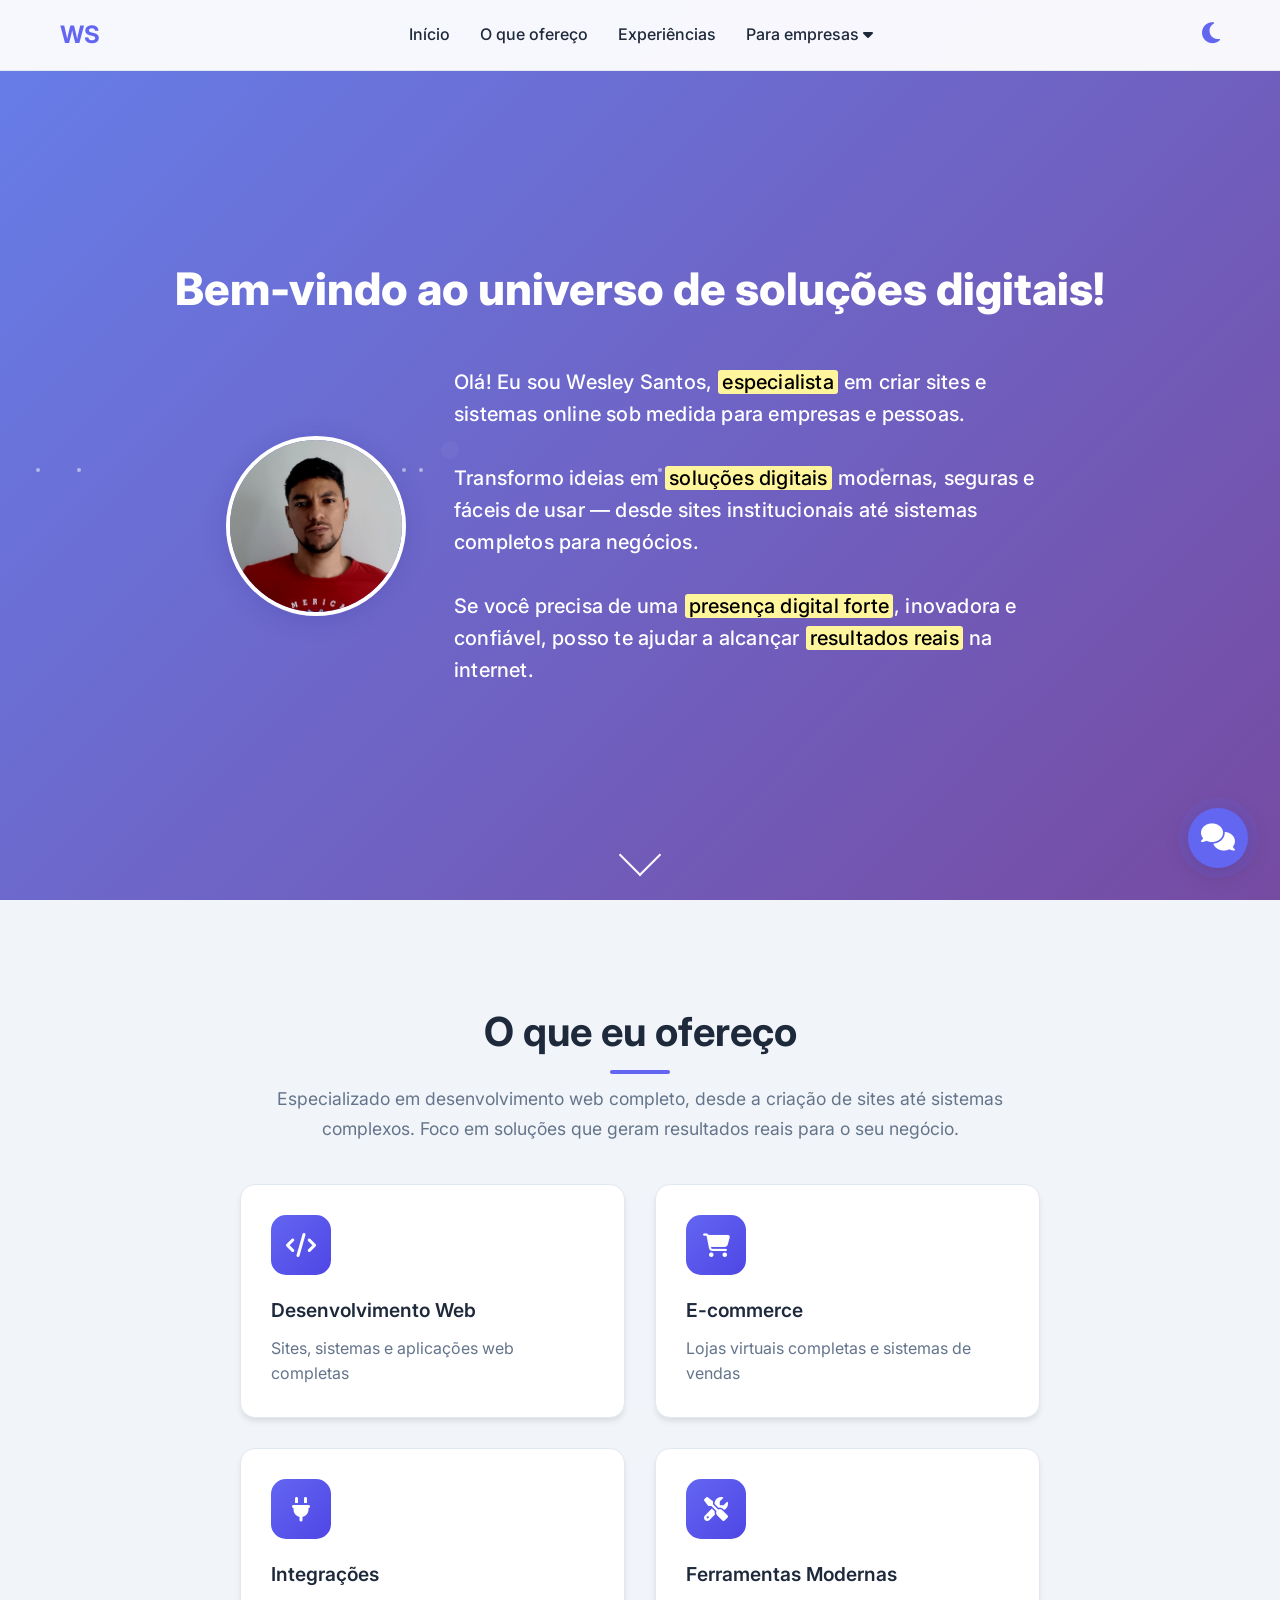
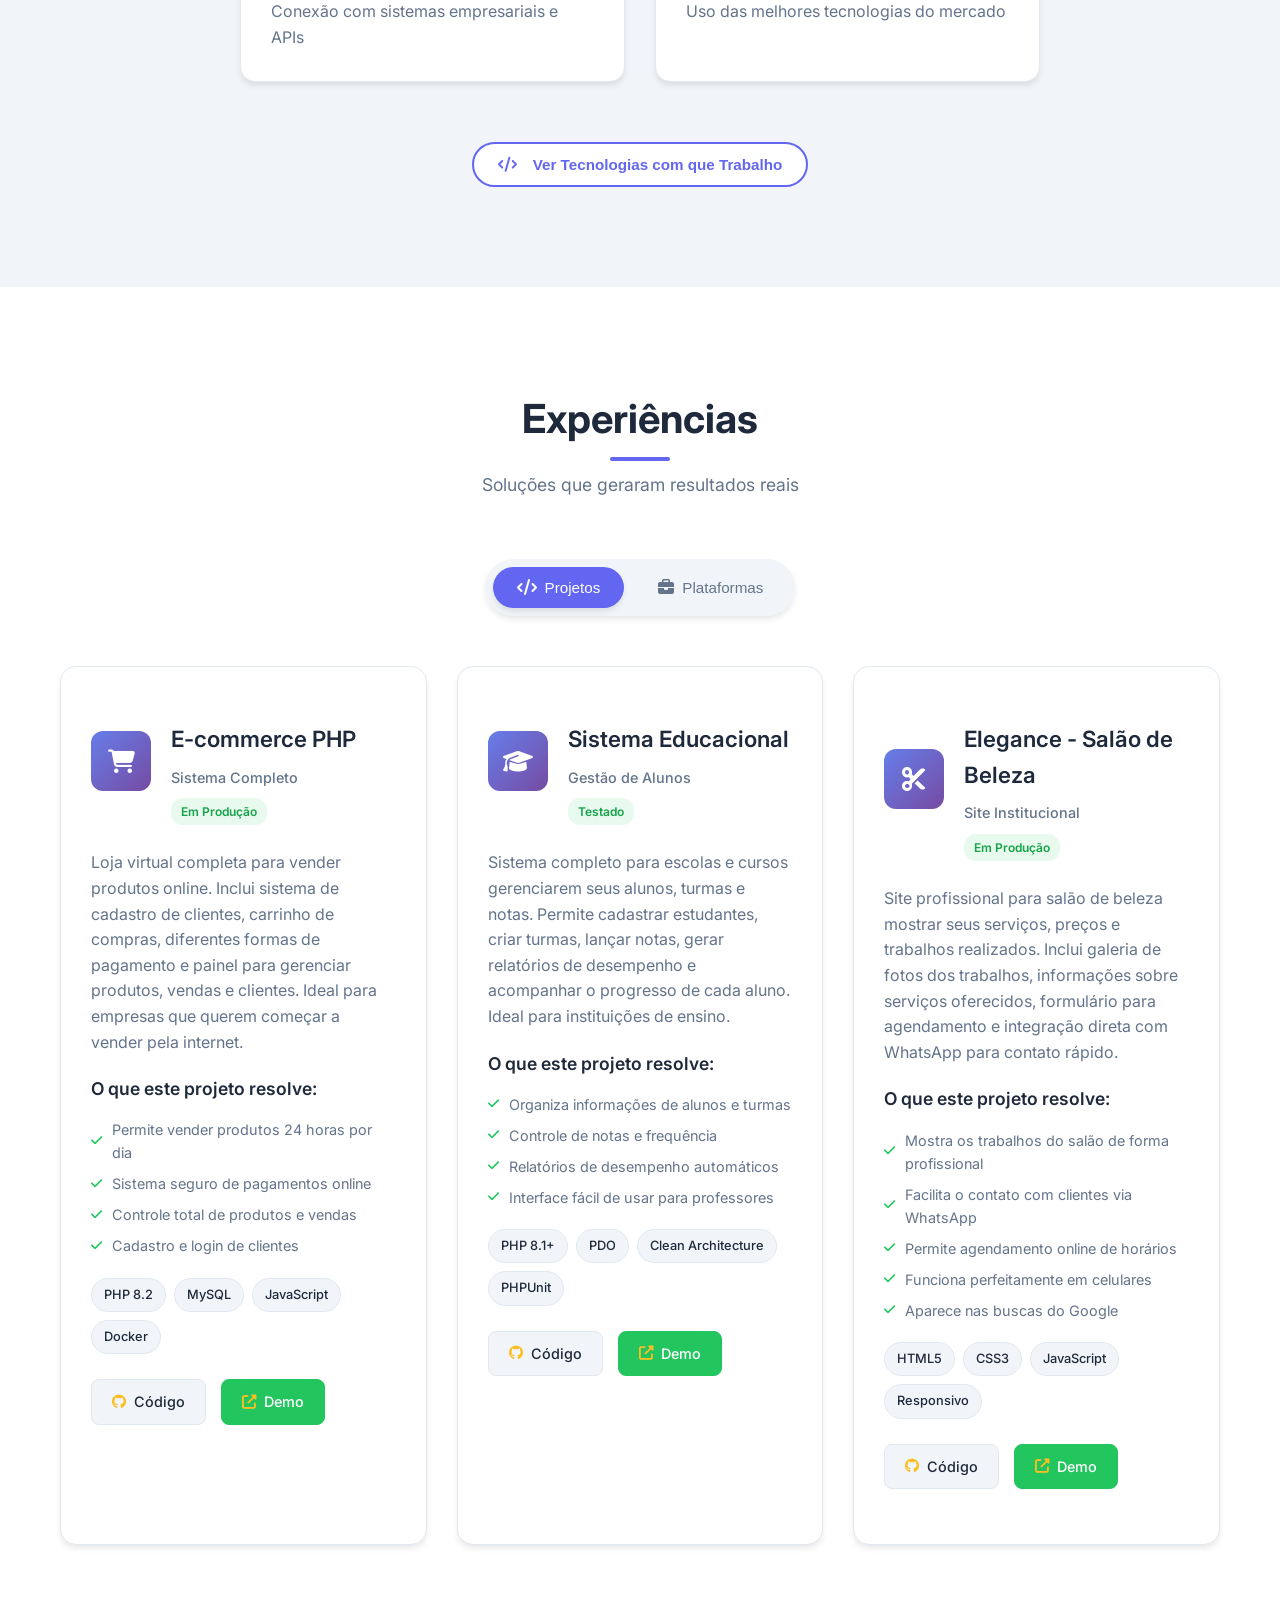
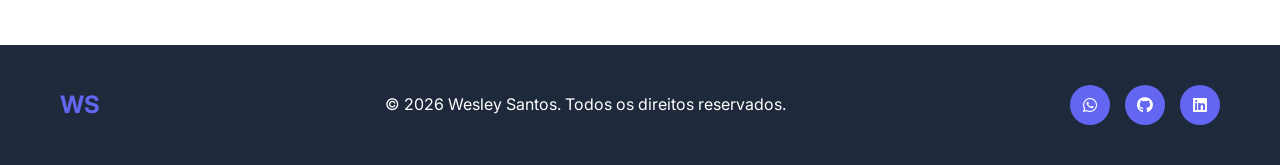
==== commit 13371515: "Refatora a seção de "Experiências" em index.html, alterando classes de "project" para "experience" p" ====
--- a/index.html
+++ b/index.html
@@ -413,26 +413,26 @@
             
             <!-- Container das Experiências -->
             <div class="experience-grid" id="experience-container">
-                <div class="project-card featured">
-                    <div class="project-header">
-                        <div class="project-icon">
+                <div class="experience-card">
+                    <div class="experience-header">
+                        <div class="experience-icon">
                             <i class="fas fa-shopping-cart"></i>
                         </div>
-                        <div class="project-title">
+                        <div class="experience-title">
                             <h3>E-commerce PHP</h3>
-                            <span class="project-category">Sistema Completo</span>
-                            <div class="project-badges">
-                                <span class="project-badge success">Em Produção</span>
-                            </div>
-                        </div>
-                    </div>
-                    <div class="project-content">
+                            <span class="experience-category">Sistema Completo</span>
+                            <div class="experience-badges">
+                                <span class="experience-badge success">Em Produção</span>
+                            </div>
+                        </div>
+                    </div>
+                    <div class="experience-content">
                         <p>
                             Loja virtual completa para vender produtos online. Inclui sistema de cadastro de clientes, 
                             carrinho de compras, diferentes formas de pagamento e painel para gerenciar produtos, 
                             vendas e clientes. Ideal para empresas que querem começar a vender pela internet.
                         </p>
-                        <div class="project-results">
+                        <div class="experience-results">
                             <h4>O que este projeto resolve:</h4>
                             <ul class="results-list">
                                 <li><i class="fas fa-check"></i> Permite vender produtos 24 horas por dia</li>
@@ -441,13 +441,13 @@
                                 <li><i class="fas fa-check"></i> Cadastro e login de clientes</li>
                             </ul>
                         </div>
-                        <div class="project-tech">
+                        <div class="experience-tech">
                             <span class="tech-tag">PHP 8.2</span>
                             <span class="tech-tag">MySQL</span>
                             <span class="tech-tag">JavaScript</span>
                             <span class="tech-tag">Docker</span>
                         </div>
-                        <div class="project-links">
+                        <div class="experience-links">
                             <a href="https://github.com/wesleystoss/e-commerce-php-completo" target="_blank" class="btn btn-small">
                                 <i class="fab fa-github"></i> Código
                             </a>
@@ -458,26 +458,26 @@
                     </div>
                 </div>
                 
-                <div class="project-card featured">
-                    <div class="project-header">
-                        <div class="project-icon">
+                <div class="experience-card">
+                    <div class="experience-header">
+                        <div class="experience-icon">
                             <i class="fas fa-graduation-cap"></i>
                         </div>
-                        <div class="project-title">
+                        <div class="experience-title">
                             <h3>Sistema Educacional</h3>
-                            <span class="project-category">Gestão de Alunos</span>
-                            <div class="project-badges">
-                                <span class="project-badge success">Testado</span>
-                            </div>
-                        </div>
-                    </div>
-                    <div class="project-content">
+                            <span class="experience-category">Gestão de Alunos</span>
+                            <div class="experience-badges">
+                                <span class="experience-badge success">Testado</span>
+                            </div>
+                        </div>
+                    </div>
+                    <div class="experience-content">
                         <p>
                             Sistema completo para escolas e cursos gerenciarem seus alunos, turmas e notas. 
                             Permite cadastrar estudantes, criar turmas, lançar notas, gerar relatórios de 
                             desempenho e acompanhar o progresso de cada aluno. Ideal para instituições de ensino.
                         </p>
-                        <div class="project-results">
+                        <div class="experience-results">
                             <h4>O que este projeto resolve:</h4>
                             <ul class="results-list">
                                 <li><i class="fas fa-check"></i> Organiza informações de alunos e turmas</li>
@@ -486,13 +486,13 @@
                                 <li><i class="fas fa-check"></i> Interface fácil de usar para professores</li>
                             </ul>
                         </div>
-                        <div class="project-tech">
+                        <div class="experience-tech">
                             <span class="tech-tag">PHP 8.1+</span>
                             <span class="tech-tag">PDO</span>
                             <span class="tech-tag">Clean Architecture</span>
                             <span class="tech-tag">PHPUnit</span>
                         </div>
-                        <div class="project-links">
+                        <div class="experience-links">
                             <a href="https://github.com/wesleystoss/curso-pdo" target="_blank" class="btn btn-small">
                                 <i class="fab fa-github"></i> Código
                             </a>
@@ -503,26 +503,26 @@
                     </div>
                 </div>
 
-                <div class="project-card featured">
-                    <div class="project-header">
-                        <div class="project-icon">
+                <div class="experience-card">
+                    <div class="experience-header">
+                        <div class="experience-icon">
                             <i class="fas fa-cut"></i>
                         </div>
-                        <div class="project-title">
+                        <div class="experience-title">
                             <h3>Elegance - Salão de Beleza</h3>
-                            <span class="project-category">Site Institucional</span>
-                            <div class="project-badges">
-                                <span class="project-badge success">Em Produção</span>
-                            </div>
-                        </div>
-                    </div>
-                    <div class="project-content">
+                            <span class="experience-category">Site Institucional</span>
+                            <div class="experience-badges">
+                                <span class="experience-badge success">Em Produção</span>
+                            </div>
+                        </div>
+                    </div>
+                    <div class="experience-content">
                         <p>
                             Site profissional para salão de beleza mostrar seus serviços, preços e trabalhos realizados. 
                             Inclui galeria de fotos dos trabalhos, informações sobre serviços oferecidos, 
                             formulário para agendamento e integração direta com WhatsApp para contato rápido.
                         </p>
-                        <div class="project-results">
+                        <div class="experience-results">
                             <h4>O que este projeto resolve:</h4>
                             <ul class="results-list">
                                 <li><i class="fas fa-check"></i> Mostra os trabalhos do salão de forma profissional</li>
@@ -532,13 +532,13 @@
                                 <li><i class="fas fa-check"></i> Aparece nas buscas do Google</li>
                             </ul>
                         </div>
-                        <div class="project-tech">
+                        <div class="experience-tech">
                             <span class="tech-tag">HTML5</span>
                             <span class="tech-tag">CSS3</span>
                             <span class="tech-tag">JavaScript</span>
                             <span class="tech-tag">Responsivo</span>
                         </div>
-                        <div class="project-links">
+                        <div class="experience-links">
                             <a href="https://github.com/wesleystoss/salao-de-beleza" target="_blank" class="btn btn-small">
                                 <i class="fab fa-github"></i> Código
                             </a>
@@ -552,27 +552,27 @@
 
             <!-- Container das Experiências -->
             <div class="experience-grid" id="experiences-container" style="display: none;">
-                <div class="project-card featured">
-                    <div class="project-header">
-                        <div class="project-icon">
+                <div class="experience-card">
+                    <div class="experience-header">
+                        <div class="experience-icon">
                             <i class="fas fa-cloud"></i>
                         </div>
-                        <div class="project-title">
+                        <div class="experience-title">
                             <h3>Salesforce</h3>
-                            <span class="project-category">CRM & Automação</span>
-                            <div class="project-badges">
-                                <span class="project-badge admin">Administrador</span>
-                                <span class="project-badge dev">Desenvolvedor</span>
-                            </div>
-                        </div>
-                    </div>
-                    <div class="project-content">
+                            <span class="experience-category">CRM & Automação</span>
+                            <div class="experience-badges">
+                                <span class="experience-badge admin">Administrador</span>
+                                <span class="experience-badge dev">Desenvolvedor</span>
+                            </div>
+                        </div>
+                    </div>
+                    <div class="experience-content">
                         <p>
                             Experiência sólida com a plataforma Salesforce, incluindo desenvolvimento de aplicações customizadas, 
                             automação de processos, integrações com sistemas externos e criação de relatórios avançados. 
                             Especializado em APEX, Visualforce e Lightning Web Components.
                         </p>
-                        <div class="project-results">
+                        <div class="experience-results">
                             <h4>Principais competências:</h4>
                             <ul class="results-list">
                                 <li><i class="fas fa-check"></i> Desenvolvimento em APEX e Visualforce</li>
@@ -582,13 +582,13 @@
                                 <li><i class="fas fa-check"></i> Criação de relatórios e dashboards</li>
                             </ul>
                         </div>
-                        <div class="project-tech">
+                        <div class="experience-tech">
                             <span class="tech-tag">APEX</span>
                             <span class="tech-tag">Visualforce</span>
                             <span class="tech-tag">Lightning</span>
                             <span class="tech-tag">SOQL</span>
                         </div>
-                        <div class="project-links">
+                        <div class="experience-links">
                             <a href="lp/salesforce.html" target="_blank" class="btn btn-small">
                                 <i class="fas fa-info-circle"></i> Saiba Mais
                             </a>
@@ -599,27 +599,27 @@
                     </div>
                 </div>
 
-                <div class="project-card featured">
-                    <div class="project-header">
-                        <div class="project-icon">
+                <div class="experience-card">
+                    <div class="experience-header">
+                        <div class="experience-icon">
                             <i class="fas fa-headset"></i>
                         </div>
-                        <div class="project-title">
+                        <div class="experience-title">
                             <h3>Zendesk</h3>
-                            <span class="project-category">Suporte & Atendimento</span>
-                            <div class="project-badges">
-                                <span class="project-badge admin">Administrador</span>
-                                <span class="project-badge dev">Desenvolvedor</span>
-                            </div>
-                        </div>
-                    </div>
-                    <div class="project-content">
+                            <span class="experience-category">Suporte & Atendimento</span>
+                            <div class="experience-badges">
+                                <span class="experience-badge admin">Administrador</span>
+                                <span class="experience-badge dev">Desenvolvedor</span>
+                            </div>
+                        </div>
+                    </div>
+                    <div class="experience-content">
                         <p>
                             Experiência com a plataforma Zendesk para criação de sistemas de atendimento ao cliente, 
                             configuração de workflows, automação de tickets e desenvolvimento de integrações customizadas. 
                             Foco em melhorar a experiência do cliente e eficiência do suporte.
                         </p>
-                        <div class="project-results">
+                        <div class="experience-results">
                             <h4>Principais competências:</h4>
                             <ul class="results-list">
                                 <li><i class="fas fa-check"></i> Configuração de workflows e automações</li>
@@ -629,13 +629,13 @@
                                 <li><i class="fas fa-check"></i> Configuração de SLA e escalonamento</li>
                             </ul>
                         </div>
-                        <div class="project-tech">
+                        <div class="experience-tech">
                             <span class="tech-tag">Zendesk API</span>
                             <span class="tech-tag">JavaScript</span>
                             <span class="tech-tag">Webhooks</span>
                             <span class="tech-tag">Apps Framework</span>
                         </div>
-                        <div class="project-links">
+                        <div class="experience-links">
                             <a href="lp/zendesk.html" target="_blank" class="btn btn-small">
                                 <i class="fas fa-info-circle"></i> Saiba Mais
                             </a>
@@ -646,26 +646,26 @@
                     </div>
                 </div>
 
-                <div class="project-card featured">
-                    <div class="project-header">
-                        <div class="project-icon">
+                <div class="experience-card">
+                    <div class="experience-header">
+                        <div class="experience-icon">
                             <i class="fas fa-comments"></i>
                         </div>
-                        <div class="project-title">
+                        <div class="experience-title">
                             <h3>Blip</h3>
-                            <span class="project-category">Chatbots & Automação</span>
-                            <div class="project-badges">
-                                <span class="project-badge admin">Administrador</span>
-                            </div>
-                        </div>
-                    </div>
-                    <div class="project-content">
+                            <span class="experience-category">Chatbots & Automação</span>
+                            <div class="experience-badges">
+                                <span class="experience-badge admin">Administrador</span>
+                            </div>
+                        </div>
+                    </div>
+                    <div class="experience-content">
                         <p>
                             Experiência com a plataforma Blip para desenvolvimento de chatbots inteligentes, 
                             automação de atendimento e integração com múltiplos canais de comunicação. 
                             Especializado em criar experiências conversacionais que melhoram o engajamento do cliente.
                         </p>
-                        <div class="project-results">
+                        <div class="experience-results">
                             <h4>Principais competências:</h4>
                             <ul class="results-list">
                                 <li><i class="fas fa-check"></i> Desenvolvimento de chatbots conversacionais</li>
@@ -675,13 +675,13 @@
                                 <li><i class="fas fa-check"></i> Integração com APIs externas</li>
                             </ul>
                         </div>
-                        <div class="project-tech">
+                        <div class="experience-tech">
                             <span class="tech-tag">Blip API</span>
                             <span class="tech-tag">JavaScript</span>
                             <span class="tech-tag">WhatsApp Business</span>
                             <span class="tech-tag">Webhooks</span>
                         </div>
-                        <div class="project-links">
+                        <div class="experience-links">
                             <a href="lp/blip.html" target="_blank" class="btn btn-small">
                                 <i class="fas fa-info-circle"></i> Saiba Mais
                             </a>
--- a/assets/css/styles.css
+++ b/assets/css/styles.css
@@ -702,7 +702,7 @@
     margin-top: 40px;
 }
 
-.project-card {
+.experience-card {
     background: white;
     border-radius: 16px;
     padding: 30px;
@@ -713,12 +713,12 @@
     overflow: hidden;
 }
 
-.project-card.featured {
+.experience-card.featured {
     border: 2px solid var(--primary-color);
     transform: scale(1.02);
 }
 
-.project-card.featured::before {
+.experience-card.featured::before {
     content: '⭐ Destaque';
     position: absolute;
     top: 15px;
@@ -731,23 +731,24 @@
     font-weight: 600;
 }
 
-.project-card:hover {
+.experience-card:hover {
     transform: translateY(-10px);
     box-shadow: var(--shadow-lg);
-}
-
-.project-card.featured:hover {
+    border-color: var(--primary-color);
+}
+
+.experience-card.featured:hover {
     transform: translateY(-10px) scale(1.02);
 }
 
-.project-header {
+.experience-header {
     display: flex;
     align-items: center;
     gap: 20px;
     margin-bottom: 25px;
 }
 
-.project-icon {
+.experience-icon {
     width: 60px;
     height: 60px;
     background: var(--gradient);
@@ -760,56 +761,53 @@
     flex-shrink: 0;
 }
 
-.project-title {
+.experience-title {
     padding-top: 24px;
 }
 
-.project-title h3 {
+.experience-title h3 {
     font-size: 1.4rem;
     font-weight: 600;
     margin-bottom: 8px;
     color: var(--text-primary);
 }
 
-.project-category {
+.experience-category {
     font-size: 0.9rem;
     color: var(--text-secondary);
     font-weight: 500;
 }
 
-/* Project Badges */
-.project-badges {
+/* experience Badges */
+.experience-badges {
     display: flex;
     gap: 8px;
     margin-top: 8px;
 }
 
-.project-badge {
+.experience-badge {
     padding: 4px 10px;
     border-radius: 12px;
     font-size: 0.75rem;
     font-weight: 600;
 }
 
-.project-badge.success {
+.experience-badge.success {
     background: rgba(34, 197, 94, 0.1);
     color: #16a34a;
 }
 
-.project-badge.primary {
+.experience-badge.primary {
     background: rgba(99, 102, 241, 0.1);
     color: var(--primary-color);
 }
 
-.project-badge.admin {
+.experience-badge.admin {
     background: #2563eb;
     color: #fff;
-    border: 1px solid #1e40af;
-    padding: 4px 14px;
+    /* border: 1px solid #1e40af; */
     border-radius: 16px;
-    font-size: 0.85em;
     font-weight: 600;
-    margin-right: 6px;
     box-shadow: 0 2px 8px 0 rgba(37,99,235,0.10);
     display: inline-block;
     vertical-align: middle;
@@ -817,15 +815,11 @@
     transition: background 0.2s, color 0.2s;
 }
 
-.project-badge.dev {
+.experience-badge.dev {
     background: #f59e42;
     color: #fff;
-    border: 1px solid #b45309;
-    padding: 4px 14px;
     border-radius: 16px;
-    font-size: 0.85em;
     font-weight: 600;
-    margin-right: 6px;
     box-shadow: 0 2px 8px 0 rgba(245,158,66,0.10);
     display: inline-block;
     vertical-align: middle;
@@ -833,23 +827,23 @@
     transition: background 0.2s, color 0.2s;
 }
 
-.project-content {
+.experience-content {
     margin-bottom: 25px;
 }
 
-.project-content p {
+.experience-content p {
     font-size: 1rem;
     line-height: 1.6;
     color: var(--text-secondary);
     margin-bottom: 20px;
 }
 
-/* Project Results */
-.project-results {
+/* experience Results */
+.experience-results {
     margin-bottom: 20px;
 }
 
-.project-results h4 {
+.experience-results h4 {
     font-size: 1.1rem;
     font-weight: 600;
     margin-bottom: 15px;
@@ -875,7 +869,7 @@
     font-size: 0.8rem;
 }
 
-.project-tech {
+.experience-tech {
     display: flex;
     flex-wrap: wrap;
     gap: 8px;
@@ -892,13 +886,13 @@
     border: 1px solid var(--border);
 }
 
-.project-links {
+.experience-links {
     display: flex;
     gap: 15px;
     flex-wrap: wrap;
 }
 
-.project-links .btn-small {
+.experience-links .btn-small {
     padding: 10px 20px;
     font-size: 0.9rem;
     border-radius: 8px;
@@ -913,43 +907,43 @@
     border: 1px solid var(--border);
 }
 
-.project-links .btn-small:hover {
+.experience-links .btn-small:hover {
     background: var(--primary-color);
     color: white;
     transform: translateY(-2px);
     box-shadow: var(--shadow);
 }
 
-.project-links .btn-small i {
+.experience-links .btn-small i {
     transition: var(--transition);
 }
 
-.project-links .btn-small:hover i {
-    color: white;
-}
-
-.project-links .btn-live {
+.experience-links .btn-small:hover i {
+    color: white;
+}
+
+.experience-links .btn-live {
     background: #22c55e;
     color: white;
     border-color: #22c55e;
 }
 
-.project-links .btn-live:hover {
+.experience-links .btn-live:hover {
     background: #16a34a;
     border-color: #16a34a;
     color: white;
 }
 
-.project-links .btn-live i {
-    color: white;
-}
-
-.project-links .btn-live:hover i {
-    color: white;
-}
-
-/* Coming Soon Project */
-.project-card.coming-soon {
+.experience-links .btn-live i {
+    color: white;
+}
+
+.experience-links .btn-live:hover i {
+    color: white;
+}
+
+/* Coming Soon experience */
+.experience-card.coming-soon {
     opacity: 0.7;
     background: var(--background-alt);
 }
@@ -1582,7 +1576,7 @@
         gap: 25px;
     }
 
-    .project-card.featured::before {
+    .experience-card.featured::before {
         display: none;
     }
 
@@ -1621,16 +1615,16 @@
         justify-items: center;
         text-align: center;
     }
-    .project-card,
-    .project-header,
-    .project-content,
-    .project-results,
-    .project-tech {
+    .experience-card,
+    .experience-header,
+    .experience-content,
+    .experience-results,
+    .experience-tech {
         text-align: center;
         align-items: center;
         justify-content: center;
     }
-    .project-links {
+    .experience-links {
         flex-direction: column;
         align-items: center;
         justify-content: center;
@@ -1638,8 +1632,8 @@
         gap: 10px;
         width: 100%;
     }
-    .project-links .btn-small,
-    .project-links .btn-live {
+    .experience-links .btn-small,
+    .experience-links .btn-live {
         justify-content: center;
         text-align: center;
         width: 100%;
@@ -1744,11 +1738,11 @@
         display: none;
     }
 
-    .project-content p {
+    .experience-content p {
         font-size: 0.9rem;
     }
 
-    .project-tech {
+    .experience-tech {
         flex-wrap: wrap;
     }
 
@@ -1756,11 +1750,11 @@
         font-size: 0.7rem;
     }
 
-    .project-links {
+    .experience-links {
         flex-direction: column;
     }
 
-    .project-links .btn-small {
+    .experience-links .btn-small {
         width: 100%;
     }
 
@@ -1954,7 +1948,7 @@
     background: var(--gradient);
 }
 
-body.dark-theme .project-card,
+body.dark-theme .experience-card,
 body.dark-theme .about,
 body.dark-theme .skills,
 body.dark-theme .footer {
@@ -2060,54 +2054,54 @@
 }
 
 /* Estilos para botões dos experiências no tema dark */
-body.dark-theme .project-links .btn-small {
+body.dark-theme .experience-links .btn-small {
     background: #374151;
     color: #e5e7eb;
     border-color: #4b5563;
 }
 
-body.dark-theme .project-links .btn-small:hover {
+body.dark-theme .experience-links .btn-small:hover {
     background: var(--primary-color);
     color: white;
     border-color: var(--primary-color);
 }
 
-body.dark-theme .project-links .btn-small i {
+body.dark-theme .experience-links .btn-small i {
     color: #e5e7eb;
 }
 
-body.dark-theme .project-links .btn-small:hover i {
-    color: white;
-}
-
-body.dark-theme .project-links .btn-live {
+body.dark-theme .experience-links .btn-small:hover i {
+    color: white;
+}
+
+body.dark-theme .experience-links .btn-live {
     background: var(--background-alt);
     color: var(--text-primary);
     border: 1px solid var(--border);
 }
 
-body.dark-theme .project-links .btn-live:hover {
+body.dark-theme .experience-links .btn-live:hover {
     background: var(--primary-color);
     color: #fff;
     border-color: var(--primary-color);
 }
 
-body.dark-theme .project-links .btn-live i {
+body.dark-theme .experience-links .btn-live i {
     color: #fbbf24;
 }
 
-body.dark-theme .project-links .btn-live:hover i {
+body.dark-theme .experience-links .btn-live:hover i {
     color: #fff;
 }
 
 /* Estilos para ícones dos botões dos experiências */
-.project-links .btn-small i,
-.project-links .btn-live i {
+.experience-links .btn-small i,
+.experience-links .btn-live i {
     color: #fbbf24;
 }
 
-.project-links .btn-small:hover i,
-.project-links .btn-live:hover i {
+.experience-links .btn-small:hover i,
+.experience-links .btn-live:hover i {
     color: #fff;
 }
 
@@ -2177,39 +2171,39 @@
 
 /* Estilos responsivos para experiências */
 @media (max-width: 768px) {
-    .project-header {
+    .experience-header {
         padding: 12px 15px 10px;
     }
 
-    .project-icon {
+    .experience-icon {
         width: 35px;
         height: 35px;
         font-size: 1rem;
     }
 
-    .project-title h3 {
+    .experience-title h3 {
         font-size: 0.95rem;
     }
 
-    .project-content {
+    .experience-content {
         padding: 12px 15px 15px;
     }
 
-    .project-content p {
+    .experience-content p {
         text-align: center;
     }
 
-    .project-tech {
+    .experience-tech {
         justify-content: center;
     }
 
-    .project-links {
+    .experience-links {
         flex-direction: column;
         gap: 6px;
         align-items: center;
     }
 
-    .project-links .btn-small {
+    .experience-links .btn-small {
         width: 100%;
         padding: 8px 12px;
     }
@@ -2225,23 +2219,23 @@
     opacity: 0.9;
 }
 
-body.dark-theme .project-links .btn-small {
+body.dark-theme .experience-links .btn-small {
     background: #374151;
     color: #e5e7eb;
     border-color: #4b5563;
 }
 
-body.dark-theme .project-links .btn-small:hover {
+body.dark-theme .experience-links .btn-small:hover {
     background: var(--primary-color);
     color: white;
     border-color: var(--primary-color);
 }
 
-body.dark-theme .project-links .btn-small i {
+body.dark-theme .experience-links .btn-small i {
     color: #e5e7eb;
 }
 
-body.dark-theme .project-links .btn-small:hover i {
+body.dark-theme .experience-links .btn-small:hover i {
     color: white;
 }
 
@@ -2278,18 +2272,18 @@
 }
 
 /* Ajuste para evitar sobreposição do badge de destaque com o título */
-.project-card.featured::before {
+.experience-card.featured::before {
     top: 15px;
     right: 15px;
     /* já existe, mas vamos garantir espaçamento */
 }
 
-.project-title {
+.experience-title {
     padding-top: 24px;
 }
 
 @media (max-width: 768px) {
-    .project-title {
+    .experience-title {
         padding-top: 32px;
     }
 }
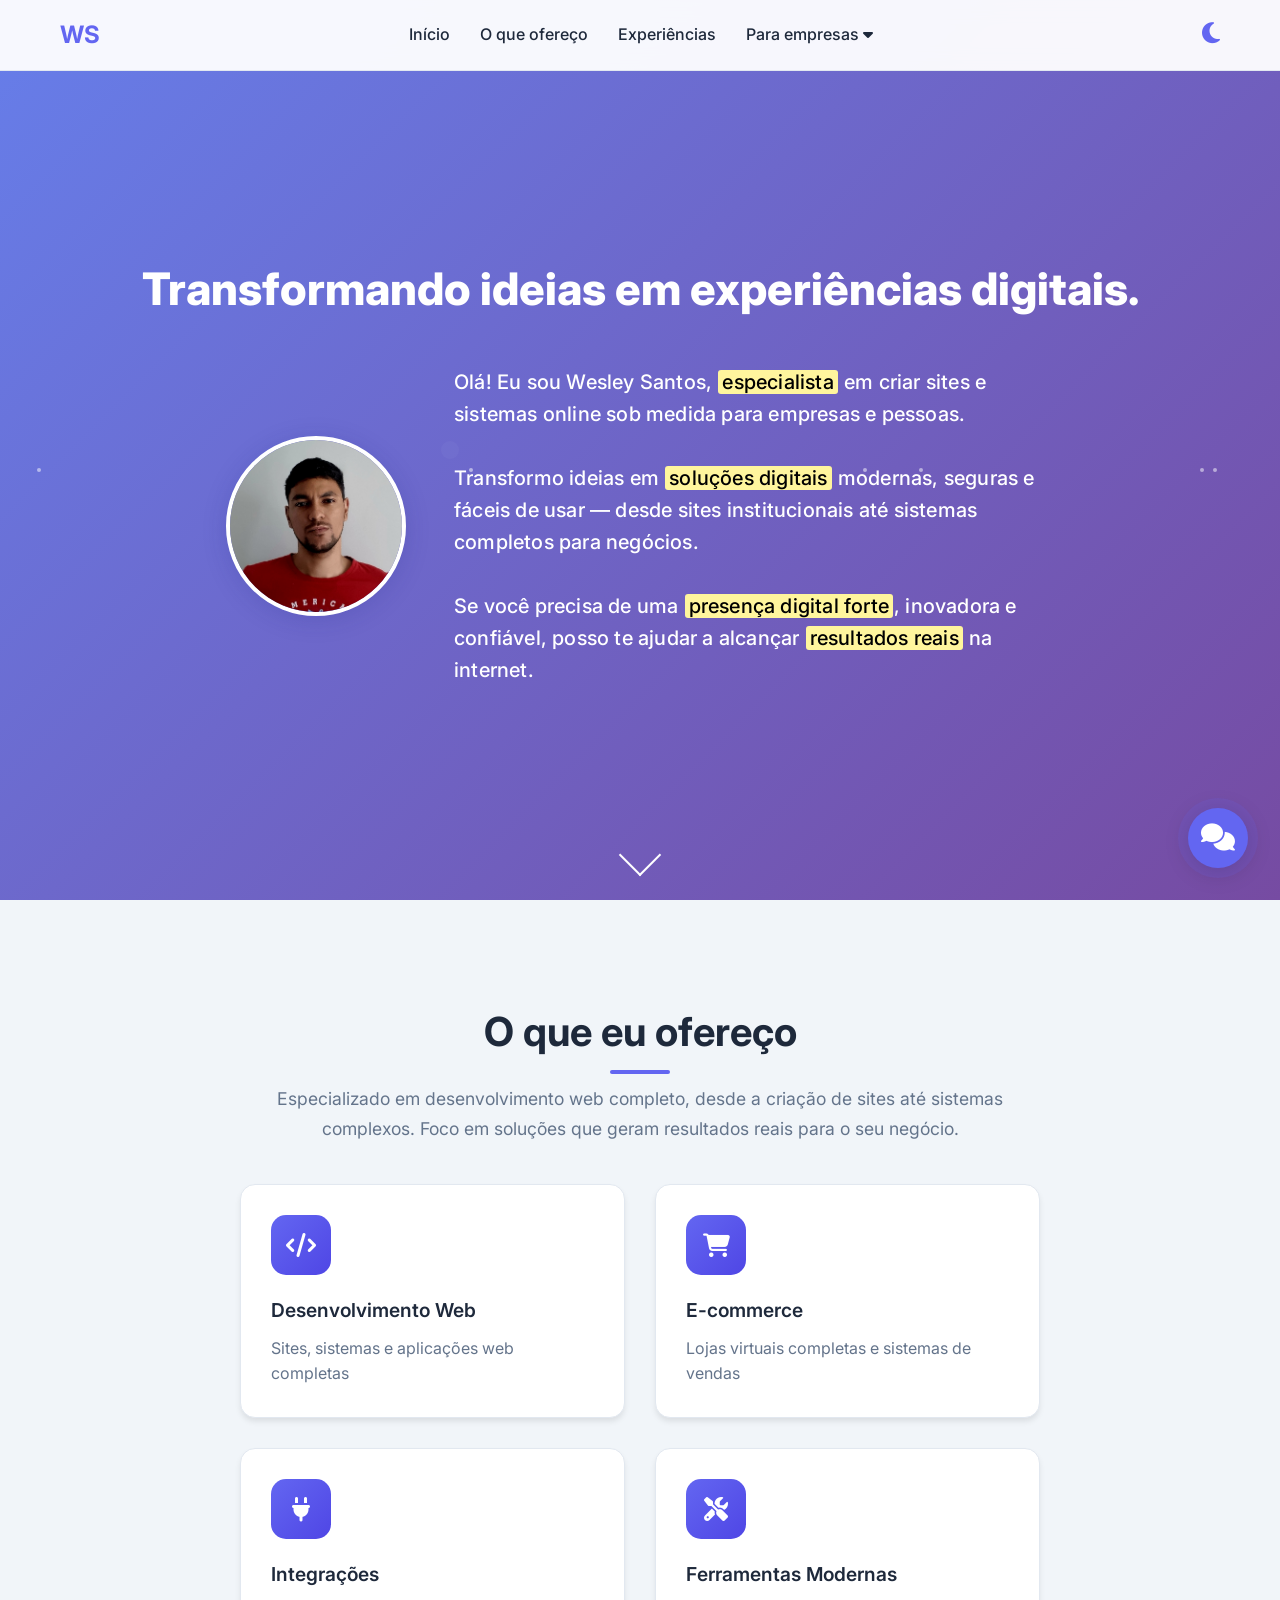
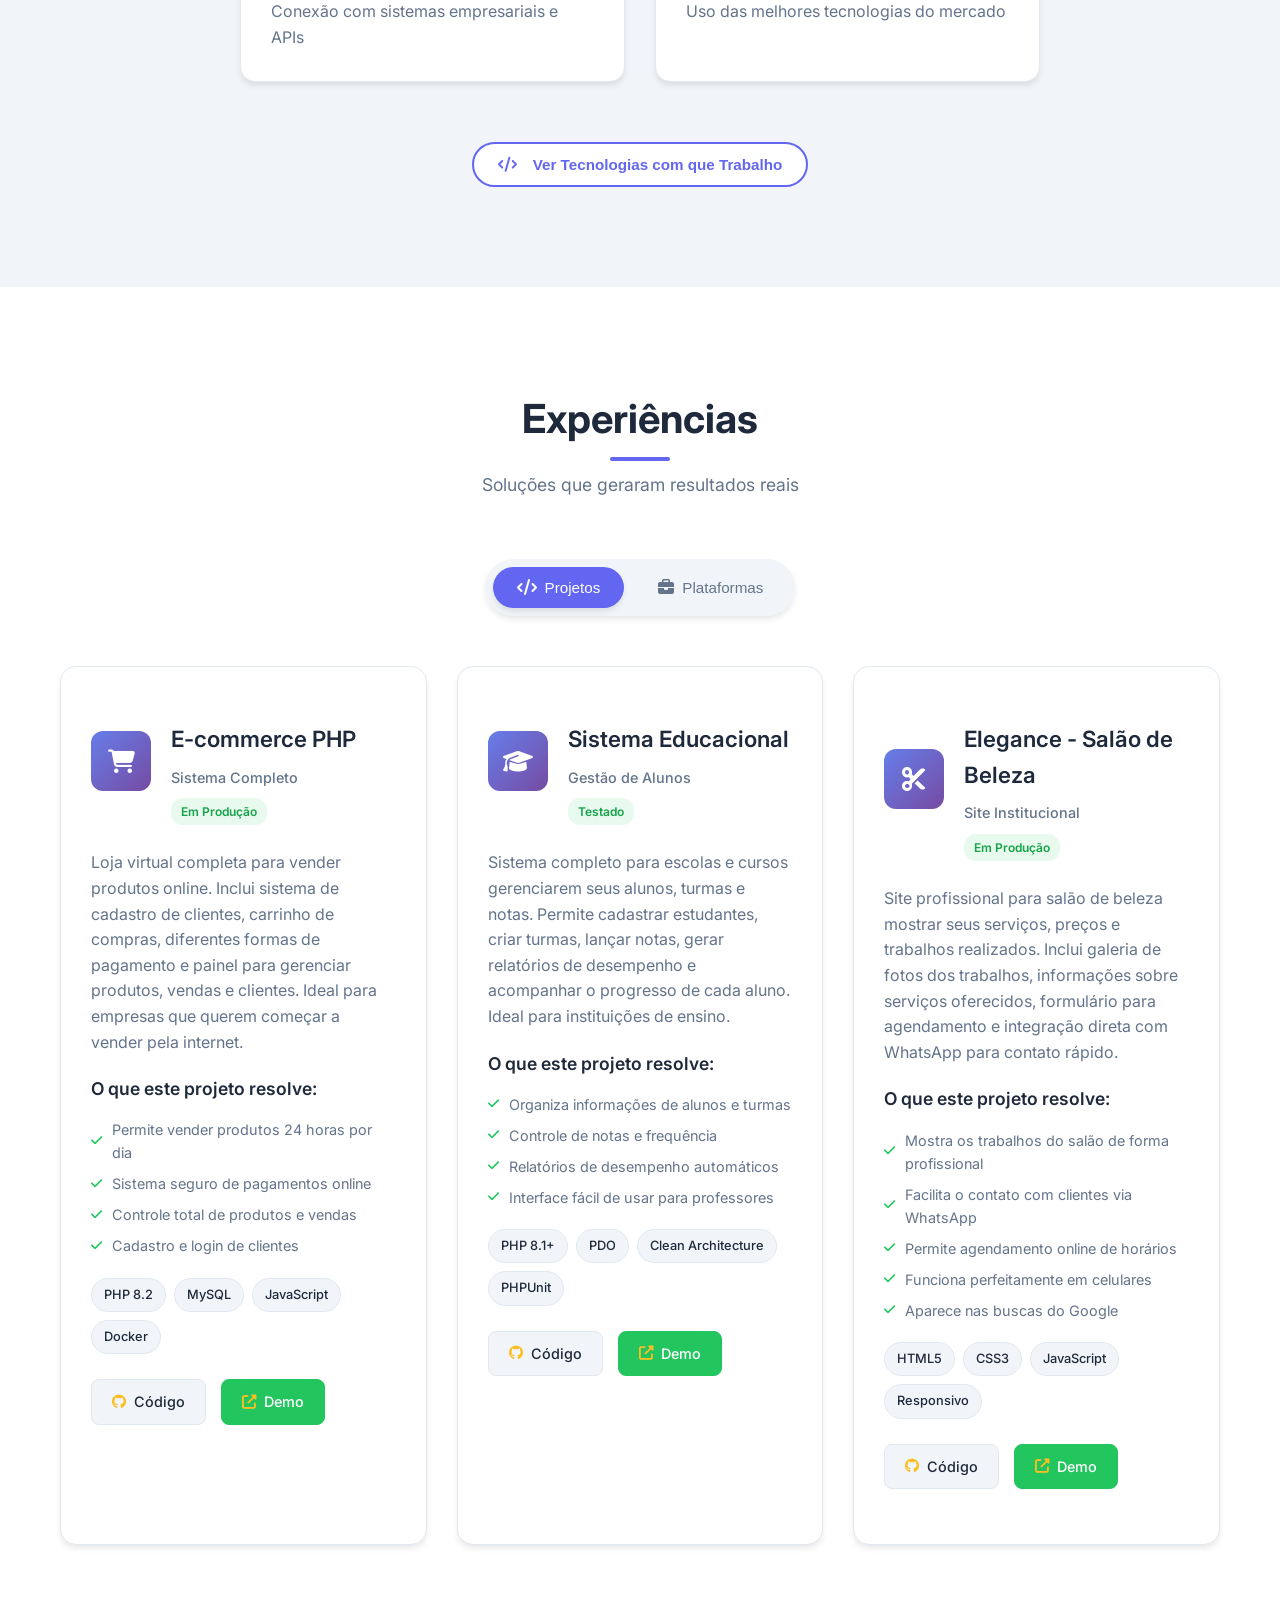
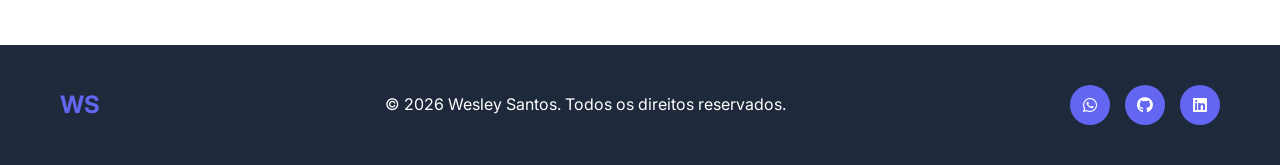
==== commit 0ece1065: "Atualiza descrições de experiências em index.html para destacar especializações em Salesforce, Zende" ====
--- a/index.html
+++ b/index.html
@@ -568,7 +568,7 @@
                     </div>
                     <div class="experience-content">
                         <p>
-                            Experiência sólida com a plataforma Salesforce, incluindo desenvolvimento de aplicações customizadas, 
+                            Especialista na plataforma Salesforce com sólida experiência em desenvolvimento de aplicações customizadas, 
                             automação de processos, integrações com sistemas externos e criação de relatórios avançados. 
                             Especializado em APEX, Visualforce e Lightning Web Components.
                         </p>
@@ -615,7 +615,7 @@
                     </div>
                     <div class="experience-content">
                         <p>
-                            Experiência com a plataforma Zendesk para criação de sistemas de atendimento ao cliente, 
+                            Especializado na plataforma Zendesk para criação de sistemas de atendimento ao cliente, 
                             configuração de workflows, automação de tickets e desenvolvimento de integrações customizadas. 
                             Foco em melhorar a experiência do cliente e eficiência do suporte.
                         </p>
@@ -661,7 +661,7 @@
                     </div>
                     <div class="experience-content">
                         <p>
-                            Experiência com a plataforma Blip para desenvolvimento de chatbots inteligentes, 
+                            Especialista na plataforma Blip para desenvolvimento de chatbots inteligentes, 
                             automação de atendimento e integração com múltiplos canais de comunicação. 
                             Especializado em criar experiências conversacionais que melhoram o engajamento do cliente.
                         </p>
--- a/assets/css/styles.css
+++ b/assets/css/styles.css
@@ -2784,11 +2784,11 @@
 
 /* Dark theme para toggle */
 body.dark-theme .toggle-container {
-    background: var(--text-primary);
+    background: #1e293b;
 }
 
 body.dark-theme .toggle-btn {
-    color: var(--text-light);
+    color: #94a3b8;
 }
 
 body.dark-theme .toggle-btn:hover {
@@ -2815,4 +2815,17 @@
         justify-content: center;
         padding: 15px 20px;
     }
-} +} 
+
+/* Estilos para badges admin e dev no tema dark */
+body.dark-theme .experience-badge.admin {
+    background: #1e40af;
+    color: #fff;
+    box-shadow: 0 2px 8px 0 rgba(30,64,175,0.25);
+}
+
+body.dark-theme .experience-badge.dev {
+    background: #ea580c;
+    color: #fff;
+    box-shadow: 0 2px 8px 0 rgba(234,88,12,0.25);
+}
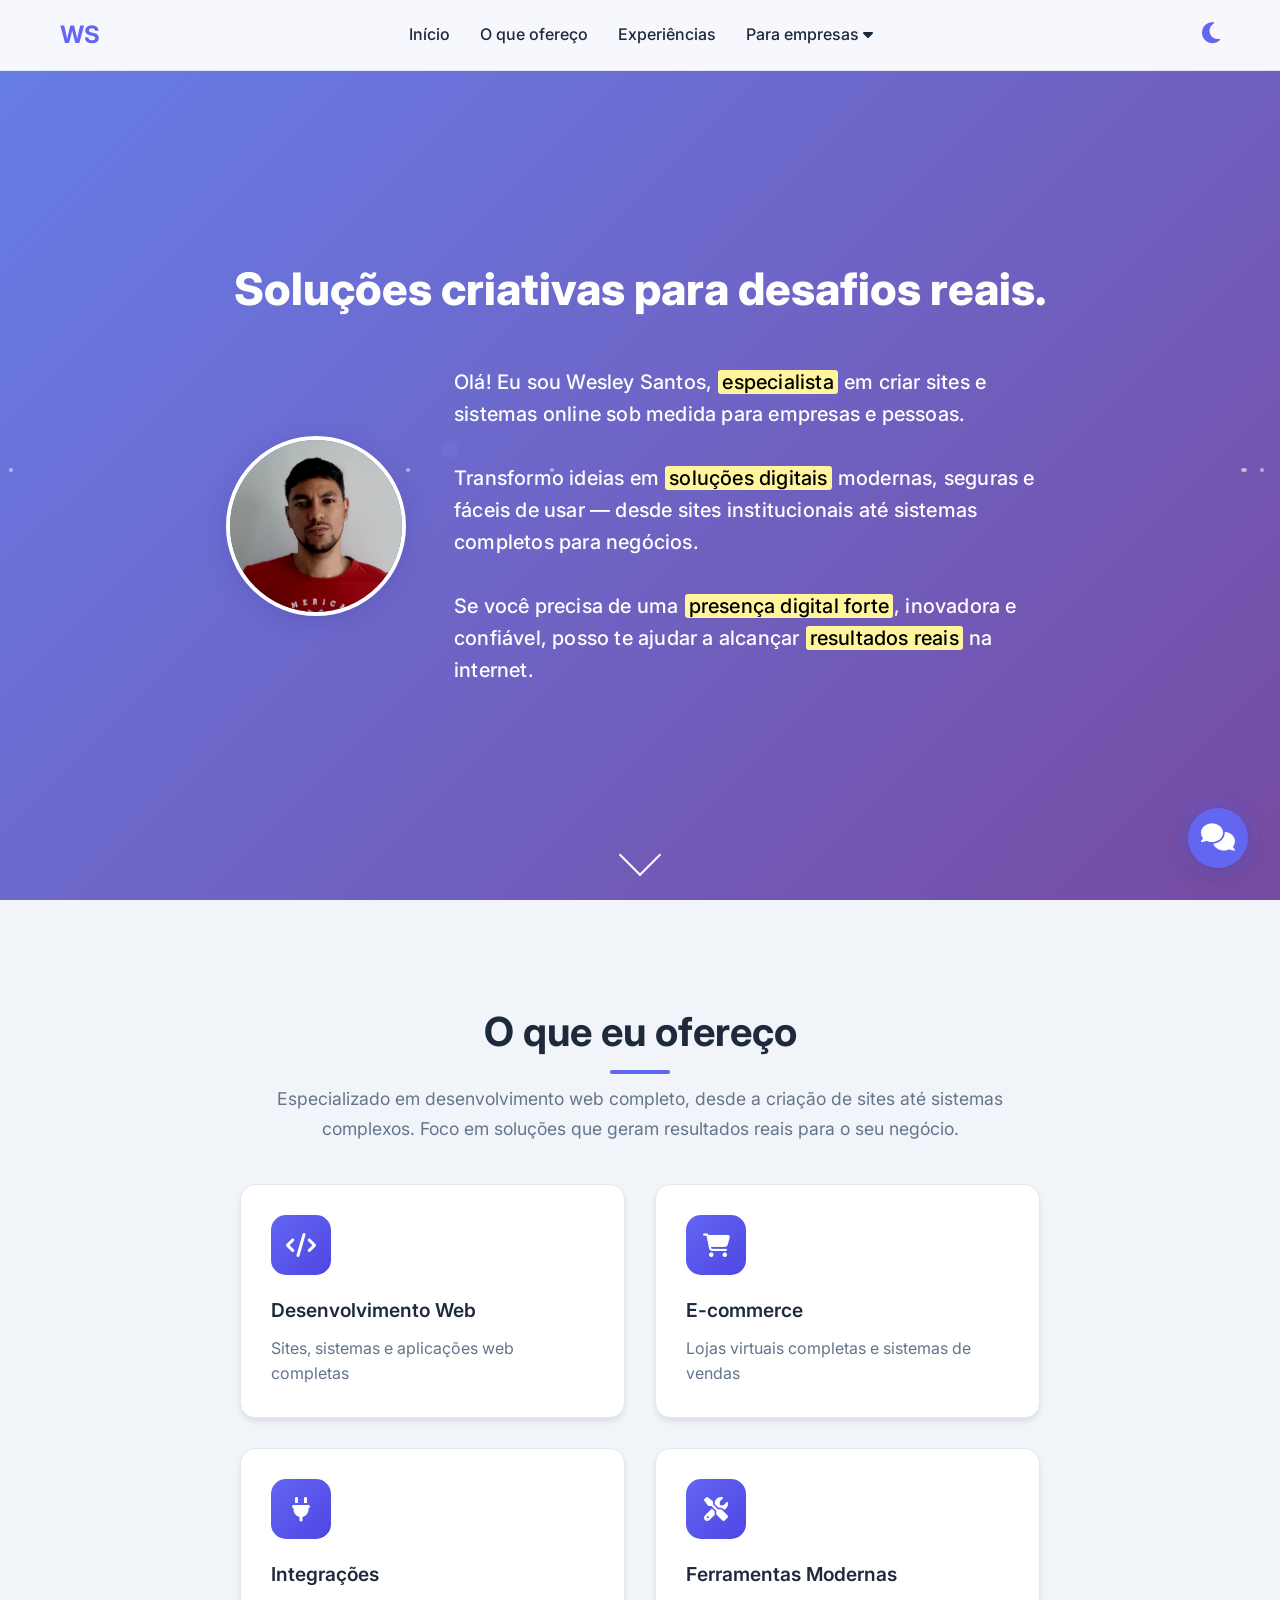
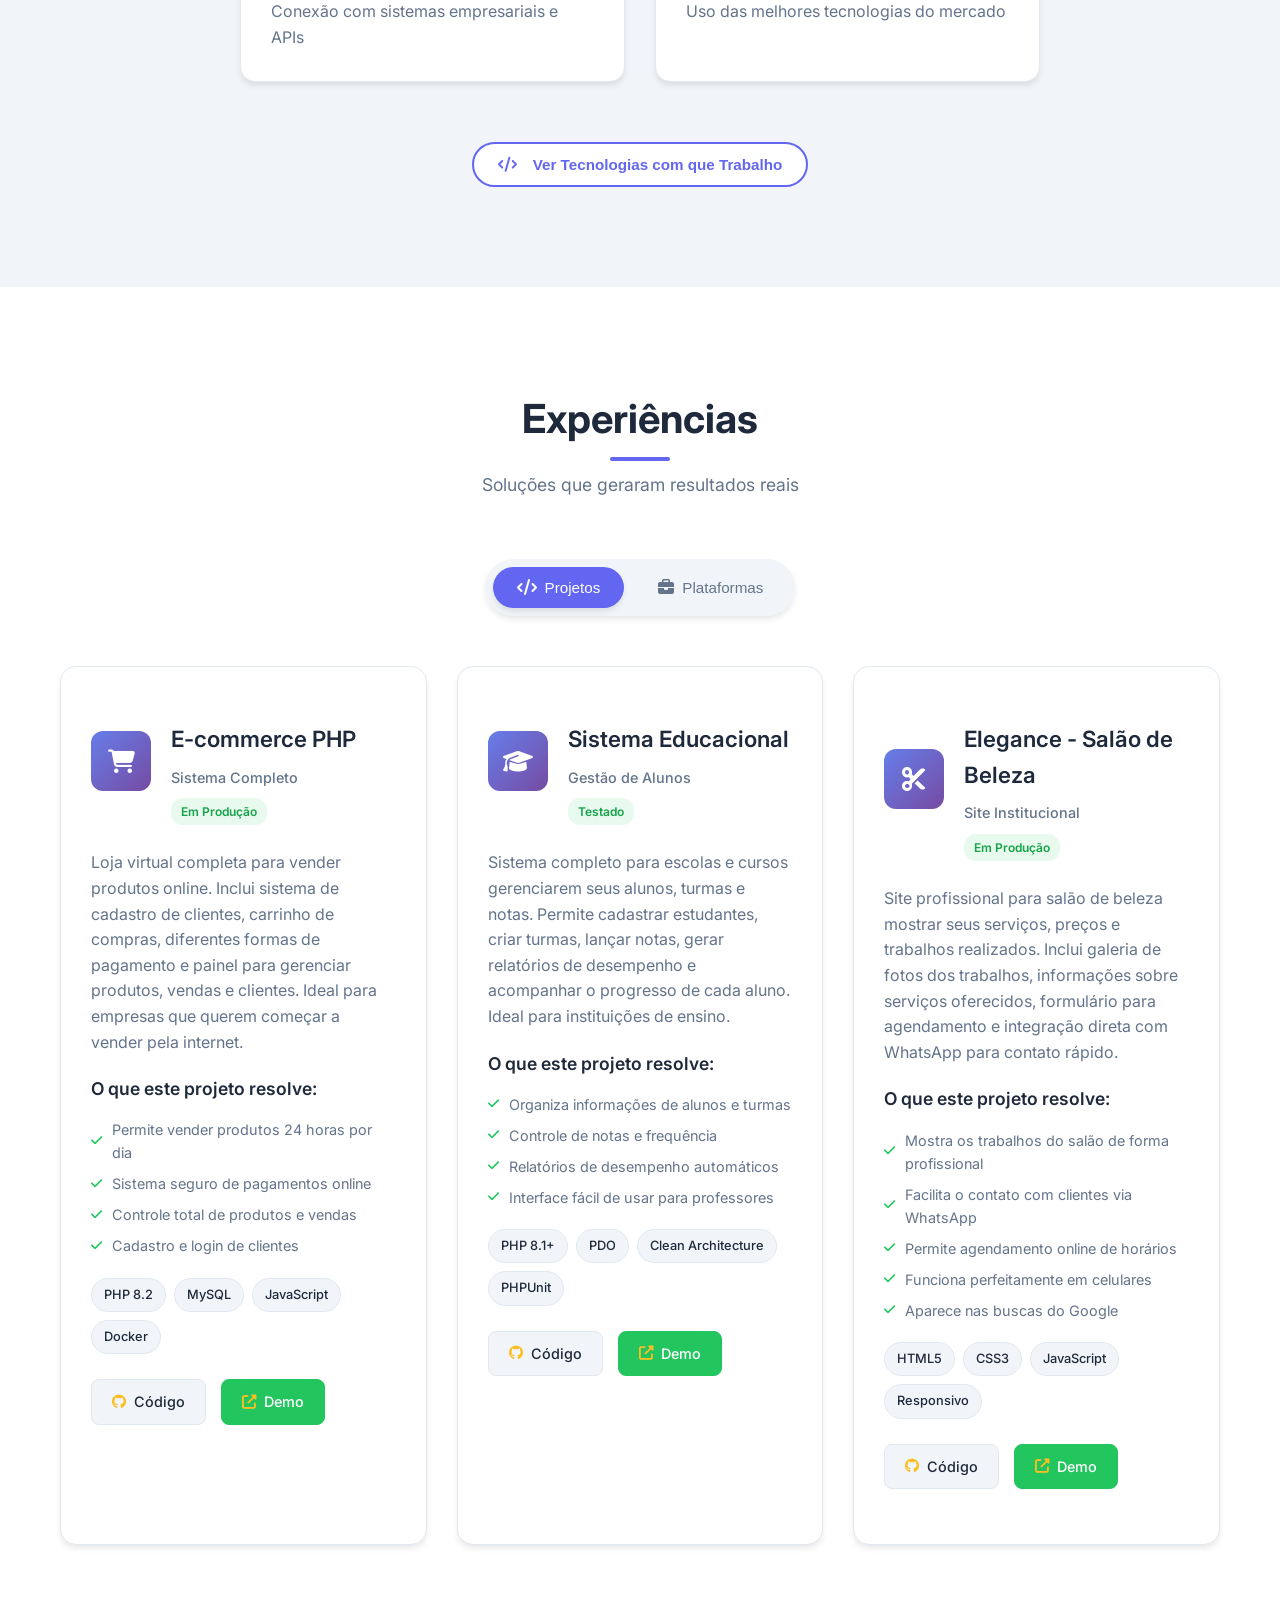
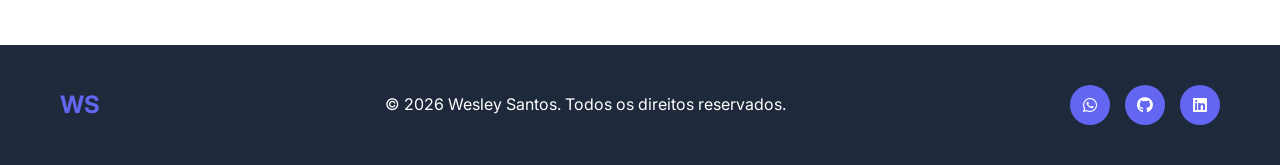
==== commit a615469a: "Adiciona modal de tecnologias em index.html e implementa estilos correspondentes em styles.css. Refa" ====
--- a/index.html
+++ b/index.html
@@ -138,9 +138,20 @@
                     </button>
                 </div>
             </div>
-            
-            <!-- Visualização Completa (inicialmente oculta) -->
-            <div class="skills-detailed" id="skills-detailed" style="display: none;">
+        </div>
+    </section>
+
+    <!-- Modal de Tecnologias -->
+    <div id="technologies-modal" class="modal">
+        <div class="modal-backdrop"></div>
+        <div class="modal-container">
+            <div class="modal-header">
+                <h3>Tecnologias com que Trabalho</h3>
+                <button class="modal-close" onclick="closeTechnologiesModal()">
+                    <i class="fas fa-times"></i>
+                </button>
+            </div>
+            <div class="modal-content">
                 <div class="skills-content">
                     <div class="skills-category">
                         <h3>Ferramentas de Negócio</h3>
@@ -382,14 +393,9 @@
                         </div>
                     </div>
                 </div>
-                
-                <button class="btn btn-secondary skills-toggle" onclick="toggleSkills()">
-                    <i class="fas fa-eye-slash"></i>
-                    Ocultar Tecnologias
-                </button>
             </div>
         </div>
-    </section>
+    </div>
 
     <!-- Seção Experiências -->
     <section id="experiencias" class="experience">
@@ -589,7 +595,7 @@
                             <span class="tech-tag">SOQL</span>
                         </div>
                         <div class="experience-links">
-                            <a href="lp/salesforce.html" target="_blank" class="btn btn-small">
+                            <a href="lp/salesforce" target="_blank" class="btn btn-small">
                                 <i class="fas fa-info-circle"></i> Saiba Mais
                             </a>
                             <a href="https://trailhead.salesforce.com/pt-BR" target="_blank" rel="noopener" class="btn btn-small btn-live">
@@ -636,7 +642,7 @@
                             <span class="tech-tag">Apps Framework</span>
                         </div>
                         <div class="experience-links">
-                            <a href="lp/zendesk.html" target="_blank" class="btn btn-small">
+                            <a href="lp/zendesk" target="_blank" class="btn btn-small">
                                 <i class="fas fa-info-circle"></i> Saiba Mais
                             </a>
                             <a href="https://developer.zendesk.com/" target="_blank" rel="noopener" class="btn btn-small btn-live">
@@ -682,7 +688,7 @@
                             <span class="tech-tag">Webhooks</span>
                         </div>
                         <div class="experience-links">
-                            <a href="lp/blip.html" target="_blank" class="btn btn-small">
+                            <a href="lp/blip" target="_blank" class="btn btn-small">
                                 <i class="fas fa-info-circle"></i> Saiba Mais
                             </a>
                             <a href="https://developers.blip.ai/" target="_blank" rel="noopener" class="btn btn-small btn-live">
--- a/assets/css/styles.css
+++ b/assets/css/styles.css
@@ -820,7 +820,6 @@
     color: #fff;
     border-radius: 16px;
     font-weight: 600;
-    box-shadow: 0 2px 8px 0 rgba(245,158,66,0.10);
     display: inline-block;
     vertical-align: middle;
     letter-spacing: 0.02em;
@@ -2018,7 +2017,9 @@
     background: linear-gradient(135deg, #6366f1 0%, #4f46e5 100%);
 }
 body.dark-theme .level-badge.secondary {
-    background: linear-gradient(135deg, #10b981 0%, #059669 100%);
+    background: linear-gradient(135deg, #059669 0%, #047857 100%);
+    color: white;
+    box-shadow: 0 2px 8px rgba(5, 150, 105, 0.3);
 }
 
 body.dark-theme .highlight-item,
@@ -2827,5 +2828,329 @@
 body.dark-theme .experience-badge.dev {
     background: #ea580c;
     color: #fff;
-    box-shadow: 0 2px 8px 0 rgba(234,88,12,0.25);
+}
+
+body.dark-theme .experience-badge.dev {
+    background: linear-gradient(135deg, #1e40af 0%, #3b82f6 100%);
+    color: white;
+}
+
+/* Modal de Tecnologias */
+.modal {
+    position: fixed;
+    top: 0;
+    left: 0;
+    width: 100%;
+    height: 100%;
+    z-index: 10000;
+    display: none;
+    align-items: center;
+    justify-content: center;
+    padding: 20px;
+}
+
+.modal.show {
+    display: flex;
+    animation: modalFadeIn 0.3s ease;
+}
+
+.modal-backdrop {
+    position: absolute;
+    top: 0;
+    left: 0;
+    width: 100%;
+    height: 100%;
+    background: rgba(0, 0, 0, 0.5);
+    backdrop-filter: blur(8px);
+    -webkit-backdrop-filter: blur(8px);
+}
+
+.modal-container {
+    position: relative;
+    background: var(--background);
+    border-radius: 16px;
+    box-shadow: 0 20px 60px rgba(0, 0, 0, 0.3);
+    max-width: 90vw;
+    max-height: 90vh;
+    width: 100%;
+    overflow: hidden;
+    animation: modalSlideIn 0.3s ease;
+}
+
+.modal-header {
+    display: flex;
+    justify-content: space-between;
+    align-items: center;
+    padding: 24px 32px;
+    border-bottom: 1px solid var(--border);
+    background: var(--background);
+}
+
+.modal-header h3 {
+    font-size: 1.5rem;
+    font-weight: 600;
+    color: var(--text-primary);
+    margin: 0;
+}
+
+.modal-close {
+    background: none;
+    border: none;
+    font-size: 1.25rem;
+    color: var(--text-secondary);
+    cursor: pointer;
+    padding: 8px;
+    border-radius: 8px;
+    transition: var(--transition);
+    display: flex;
+    align-items: center;
+    justify-content: center;
+    width: 40px;
+    height: 40px;
+}
+
+.modal-close:hover {
+    background: var(--background-alt);
+    color: var(--text-primary);
+}
+
+.modal-content {
+    max-height: calc(90vh - 100px);
+    overflow-y: auto;
+    padding: 32px;
+}
+
+.modal-content .skills-content {
+    margin: 0;
+}
+
+.modal-content .skills-category {
+    margin-bottom: 40px;
+}
+
+.modal-content .skills-category:last-child {
+    margin-bottom: 0;
+}
+
+.modal-content .skills-category h3 {
+    font-size: 1.25rem;
+    margin-bottom: 24px;
+    color: var(--text-primary);
+    border-bottom: 2px solid var(--primary-color);
+    padding-bottom: 8px;
+}
+
+.modal-content .skills-grid {
+    display: grid;
+    grid-template-columns: repeat(auto-fit, minmax(300px, 1fr));
+    gap: 20px;
+}
+
+.modal-content .skill-item {
+    background: var(--background);
+    border: 1px solid var(--border);
+    border-radius: 12px;
+    padding: 20px;
+    transition: var(--transition);
+    display: flex;
+    align-items: flex-start;
+    gap: 16px;
+    opacity: 0;
+    transform: translateY(20px);
+    transition: opacity 0.6s ease, transform 0.6s ease;
+}
+
+.modal-content .skill-item:hover {
+    transform: translateY(-2px);
+    box-shadow: var(--shadow-lg);
+    border-color: var(--primary-color);
+}
+
+.modal-content .skill-icon {
+    flex-shrink: 0;
+    width: 48px;
+    height: 48px;
+    background: linear-gradient(135deg, var(--primary-color) 0%, var(--primary-dark) 100%);
+    border-radius: 12px;
+    display: flex;
+    align-items: center;
+    justify-content: center;
+    color: white;
+    font-size: 1.25rem;
+}
+
+.modal-content .skill-info h4 {
+    font-size: 1.1rem;
+    font-weight: 600;
+    color: var(--text-primary);
+    margin: 0 0 8px 0;
+}
+
+.modal-content .skill-description {
+    font-size: 0.9rem;
+    color: var(--text-secondary);
+    line-height: 1.5;
+    margin: 8px 0 0 0;
+}
+
+.modal-content .skill-level {
+    margin-top: 8px;
+}
+
+.modal-content .level-badge {
+    display: inline-block;
+    padding: 4px 12px;
+    border-radius: 20px;
+    font-size: 0.75rem;
+    font-weight: 600;
+    text-transform: uppercase;
+    letter-spacing: 0.5px;
+}
+
+.modal-content .level-badge.primary {
+    background: linear-gradient(135deg, var(--primary-color) 0%, var(--primary-dark) 100%);
+    color: white;
+}
+
+.modal-content .level-badge.secondary {
+    background: linear-gradient(135deg, #10b981 0%, #059669 100%);
+    color: white;
+    box-shadow: 0 2px 8px rgba(16, 185, 129, 0.3);
+}
+
+/* Animações da Modal */
+@keyframes modalFadeIn {
+    from {
+        opacity: 0;
+    }
+    to {
+        opacity: 1;
+    }
+}
+
+@keyframes modalSlideIn {
+    from {
+        opacity: 0;
+        transform: scale(0.9) translateY(-20px);
+    }
+    to {
+        opacity: 1;
+        transform: scale(1) translateY(0);
+    }
+}
+
+/* Dark Theme para Modal */
+body.dark-theme .modal-container {
+    background: var(--background);
+    border: 1px solid var(--border);
+}
+
+body.dark-theme .modal-header {
+    background: var(--background);
+    border-bottom-color: var(--border);
+}
+
+body.dark-theme .modal-header h3 {
+    color: var(--text-primary);
+}
+
+body.dark-theme .modal-close {
+    color: var(--text-secondary);
+}
+
+body.dark-theme .modal-close:hover {
+    background: var(--background-alt);
+    color: var(--text-primary);
+}
+
+body.dark-theme .modal-content .skill-item {
+    background: var(--background);
+    border-color: var(--border);
+}
+
+body.dark-theme .modal-content .skill-item:hover {
+    border-color: var(--primary-color);
+}
+
+body.dark-theme .modal-content .skill-info h4 {
+    color: var(--text-primary);
+}
+
+body.dark-theme .modal-content .skill-description {
+    color: var(--text-secondary);
+}
+
+body.dark-theme .modal-content .level-badge.secondary {
+    background: linear-gradient(135deg, #10b981 0%, #059669 100%);
+    color: white;
+    box-shadow: 0 2px 8px rgba(16, 185, 129, 0.3);
+}
+
+/* Responsividade da Modal */
+@media (max-width: 768px) {
+    .modal {
+        padding: 10px;
+    }
+    
+    .modal-container {
+        max-width: 95vw;
+        max-height: 95vh;
+    }
+    
+    .modal-header {
+        padding: 20px 24px;
+    }
+    
+    .modal-header h3 {
+        font-size: 1.25rem;
+    }
+    
+    .modal-content {
+        padding: 24px;
+        max-height: calc(95vh - 80px);
+    }
+    
+    .modal-content .skills-grid {
+        grid-template-columns: 1fr;
+        gap: 16px;
+    }
+    
+    .modal-content .skill-item {
+        padding: 16px;
+    }
+    
+    .modal-content .skill-icon {
+        width: 40px;
+        height: 40px;
+        font-size: 1rem;
+    }
+}
+
+@media (max-width: 480px) {
+    .modal-header {
+        padding: 16px 20px;
+    }
+    
+    .modal-content {
+        padding: 20px;
+    }
+    
+    .modal-content .skill-item {
+        padding: 12px;
+        gap: 12px;
+    }
+    
+    .modal-content .skill-icon {
+        width: 36px;
+        height: 36px;
+        font-size: 0.9rem;
+    }
+    
+    .modal-content .skill-info h4 {
+        font-size: 1rem;
+    }
+    
+    .modal-content .skill-description {
+        font-size: 0.85rem;
+    }
 }
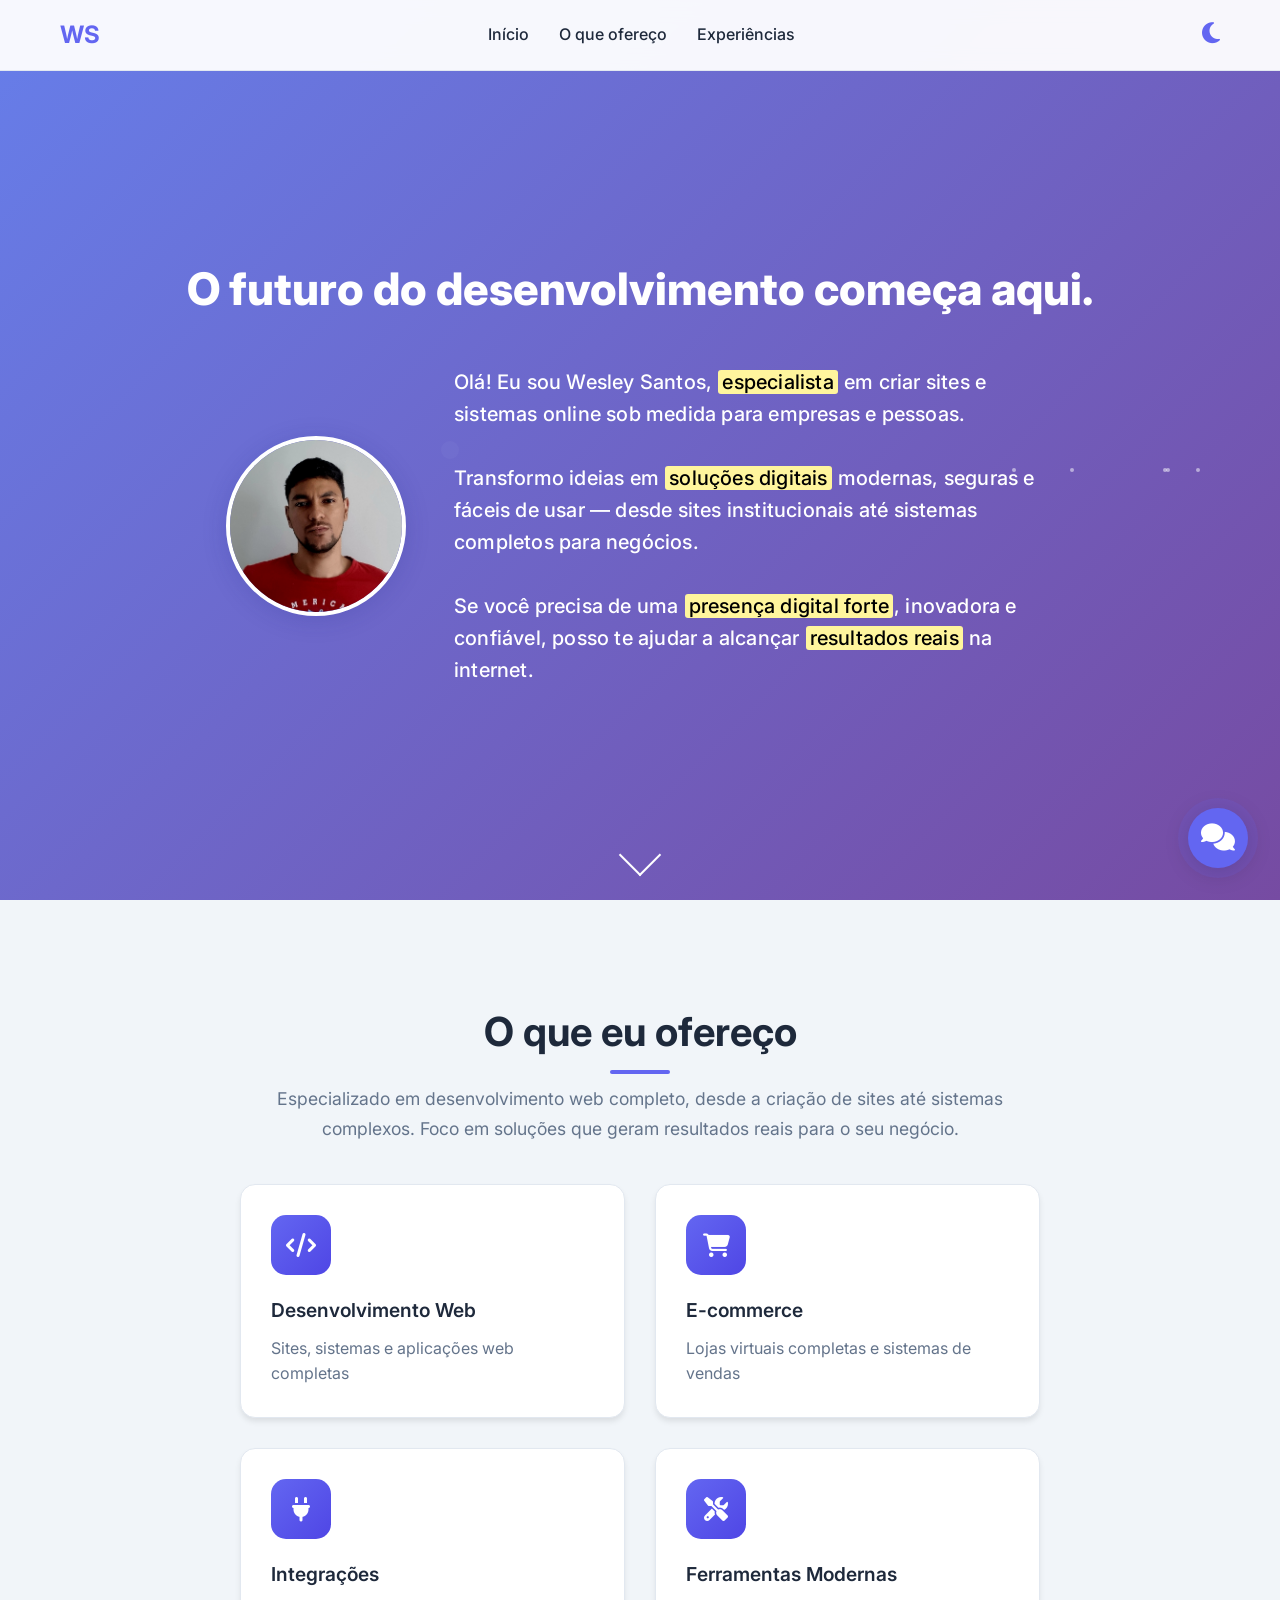
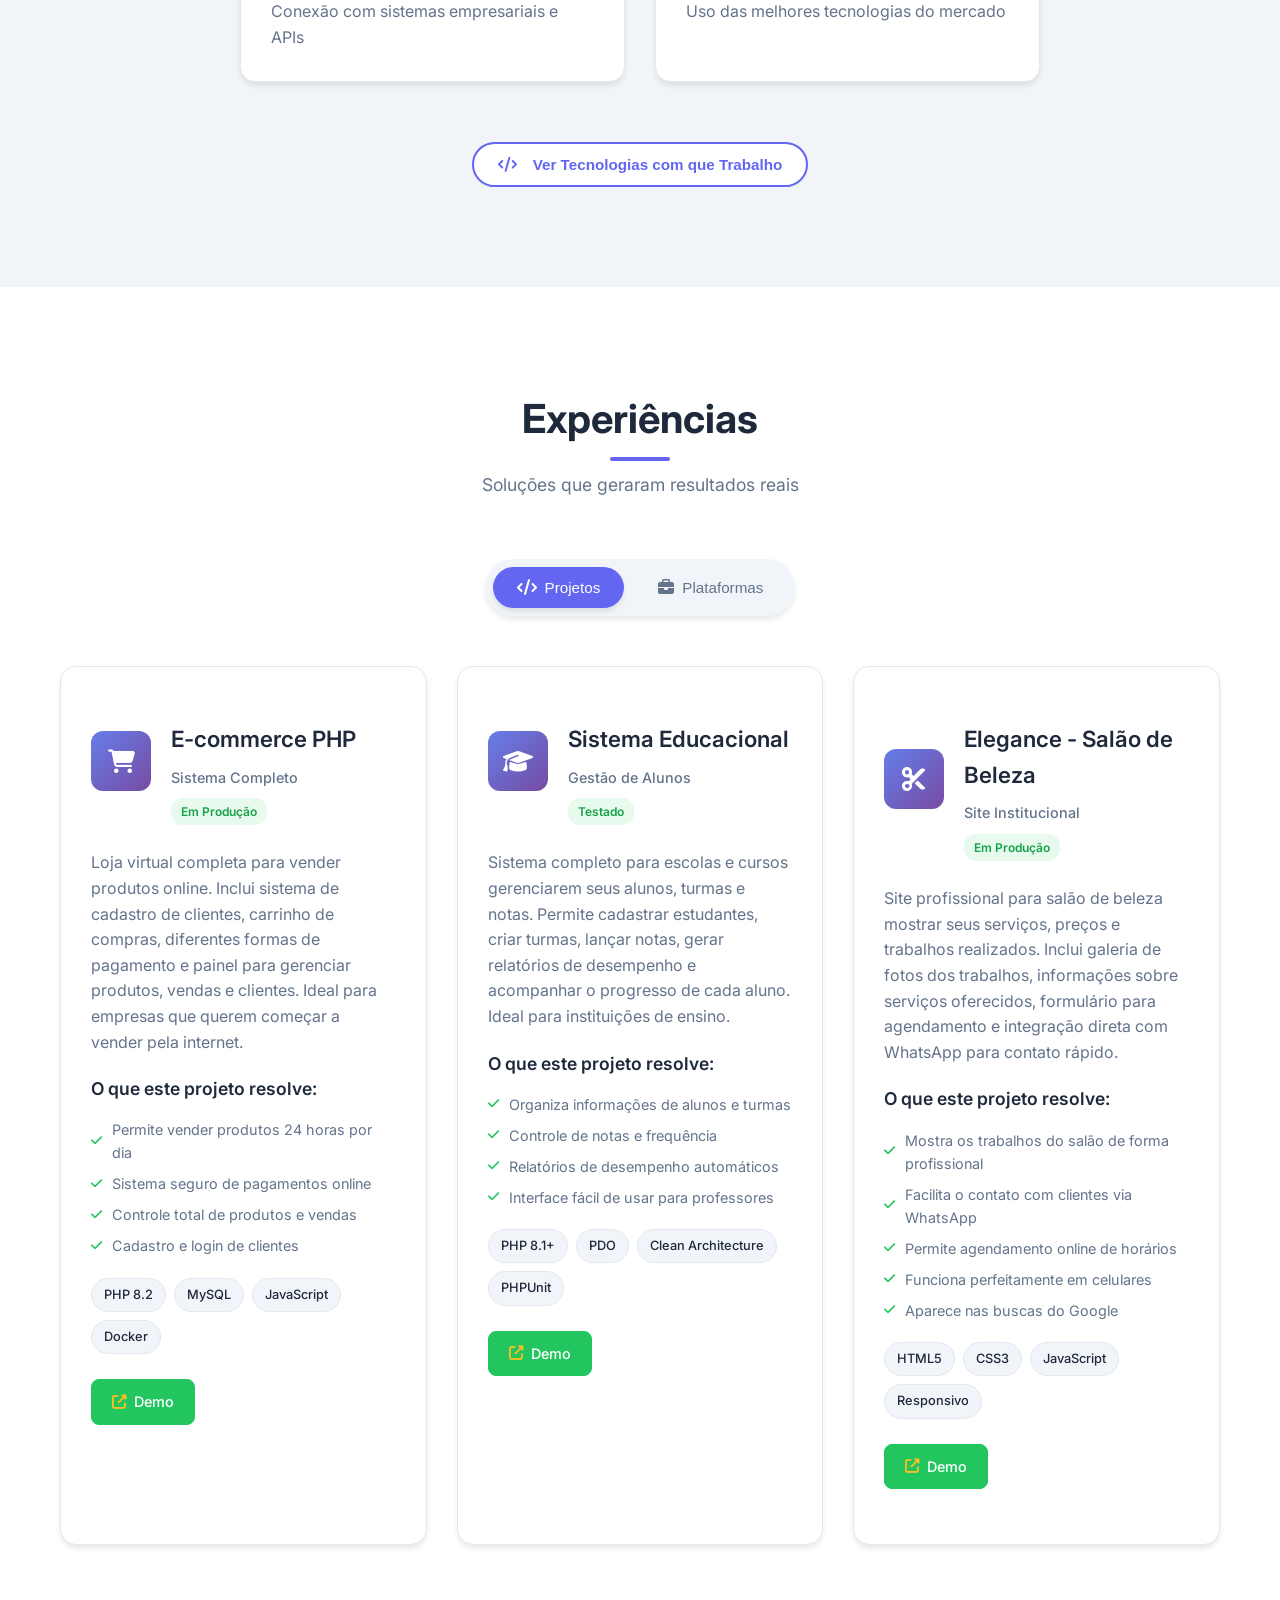
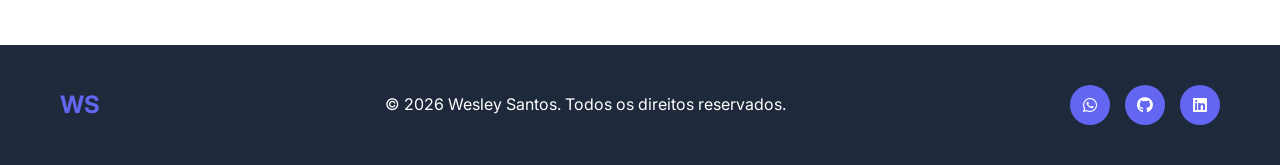
==== commit c41329d5: "remove links para repositórios no GitHub em index.html, simplificando a seção de experiências e mant" ====
--- a/index.html
+++ b/index.html
@@ -454,9 +454,6 @@
                             <span class="tech-tag">Docker</span>
                         </div>
                         <div class="experience-links">
-                            <a href="https://github.com/wesleystoss/e-commerce-php-completo" target="_blank" class="btn btn-small">
-                                <i class="fab fa-github"></i> Código
-                            </a>
                             <a href="https://ecommerce.wesleystoss.com.br/" target="_blank" rel="noopener" class="btn btn-small btn-live">
                                 <i class="fas fa-external-link-alt"></i> Demo
                             </a>
@@ -499,9 +496,6 @@
                             <span class="tech-tag">PHPUnit</span>
                         </div>
                         <div class="experience-links">
-                            <a href="https://github.com/wesleystoss/curso-pdo" target="_blank" class="btn btn-small">
-                                <i class="fab fa-github"></i> Código
-                            </a>
                             <a href="https://spga.wesleystoss.com.br/" target="_blank" rel="noopener" class="btn btn-small btn-live">
                                 <i class="fas fa-external-link-alt"></i> Demo
                             </a>
@@ -545,9 +539,6 @@
                             <span class="tech-tag">Responsivo</span>
                         </div>
                         <div class="experience-links">
-                            <a href="https://github.com/wesleystoss/salao-de-beleza" target="_blank" class="btn btn-small">
-                                <i class="fab fa-github"></i> Código
-                            </a>
                             <a href="https://salao-de-beleza.wesleystoss.com.br/" target="_blank" rel="noopener" class="btn btn-small btn-live">
                                 <i class="fas fa-external-link-alt"></i> Demo
                             </a>
@@ -598,9 +589,6 @@
                             <a href="lp/salesforce" target="_blank" class="btn btn-small">
                                 <i class="fas fa-info-circle"></i> Saiba Mais
                             </a>
-                            <a href="https://trailhead.salesforce.com/pt-BR" target="_blank" rel="noopener" class="btn btn-small btn-live">
-                                <i class="fas fa-external-link-alt"></i> Trailhead
-                            </a>
                         </div>
                     </div>
                 </div>
@@ -645,9 +633,6 @@
                             <a href="lp/zendesk" target="_blank" class="btn btn-small">
                                 <i class="fas fa-info-circle"></i> Saiba Mais
                             </a>
-                            <a href="https://developer.zendesk.com/" target="_blank" rel="noopener" class="btn btn-small btn-live">
-                                <i class="fas fa-external-link-alt"></i> Developer
-                            </a>
                         </div>
                     </div>
                 </div>
@@ -691,9 +676,6 @@
                             <a href="lp/blip" target="_blank" class="btn btn-small">
                                 <i class="fas fa-info-circle"></i> Saiba Mais
                             </a>
-                            <a href="https://developers.blip.ai/" target="_blank" rel="noopener" class="btn btn-small btn-live">
-                                <i class="fas fa-external-link-alt"></i> Developers
-                            </a>
                         </div>
                     </div>
                 </div>
@@ -821,4 +803,4 @@
 
     <script src="assets/js/script.js"></script>
 </body>
-</html> +</html> 
--- a/assets/css/styles.css
+++ b/assets/css/styles.css
@@ -803,8 +803,8 @@
 }
 
 .experience-badge.admin {
-    background: #2563eb;
-    color: #fff;
+    background: #d6e3ff;
+    color: #2563eb;
     /* border: 1px solid #1e40af; */
     border-radius: 16px;
     font-weight: 600;
@@ -816,8 +816,8 @@
 }
 
 .experience-badge.dev {
-    background: #f59e42;
-    color: #fff;
+    background: #ffe9d2;
+    color: #f59e42;
     border-radius: 16px;
     font-weight: 600;
     display: inline-block;
@@ -2721,18 +2721,6 @@
     border-color: #4f46e5;
 }
 
-body.dark-theme .nav-dropdown .dropdown-menu {
-    background: var(--background-alt);
-    box-shadow: 0 4px 16px rgba(0,0,0,0.45);
-}
-body.dark-theme .dropdown-menu a {
-    color: var(--text-primary);
-}
-body.dark-theme .dropdown-menu a:hover {
-    background: var(--primary-color);
-    color: #fff;
-}
-
 /* Seção Header com Toggle */
 .section-header {
     text-align: center;
@@ -2820,18 +2808,13 @@
 
 /* Estilos para badges admin e dev no tema dark */
 body.dark-theme .experience-badge.admin {
-    background: #1e40af;
+    background: #2563eb;
     color: #fff;
     box-shadow: 0 2px 8px 0 rgba(30,64,175,0.25);
 }
 
 body.dark-theme .experience-badge.dev {
-    background: #ea580c;
-    color: #fff;
-}
-
-body.dark-theme .experience-badge.dev {
-    background: linear-gradient(135deg, #1e40af 0%, #3b82f6 100%);
+    background: #f59e42;
     color: white;
 }
 
@@ -3153,4 +3136,4 @@
     .modal-content .skill-description {
         font-size: 0.85rem;
     }
-}+}
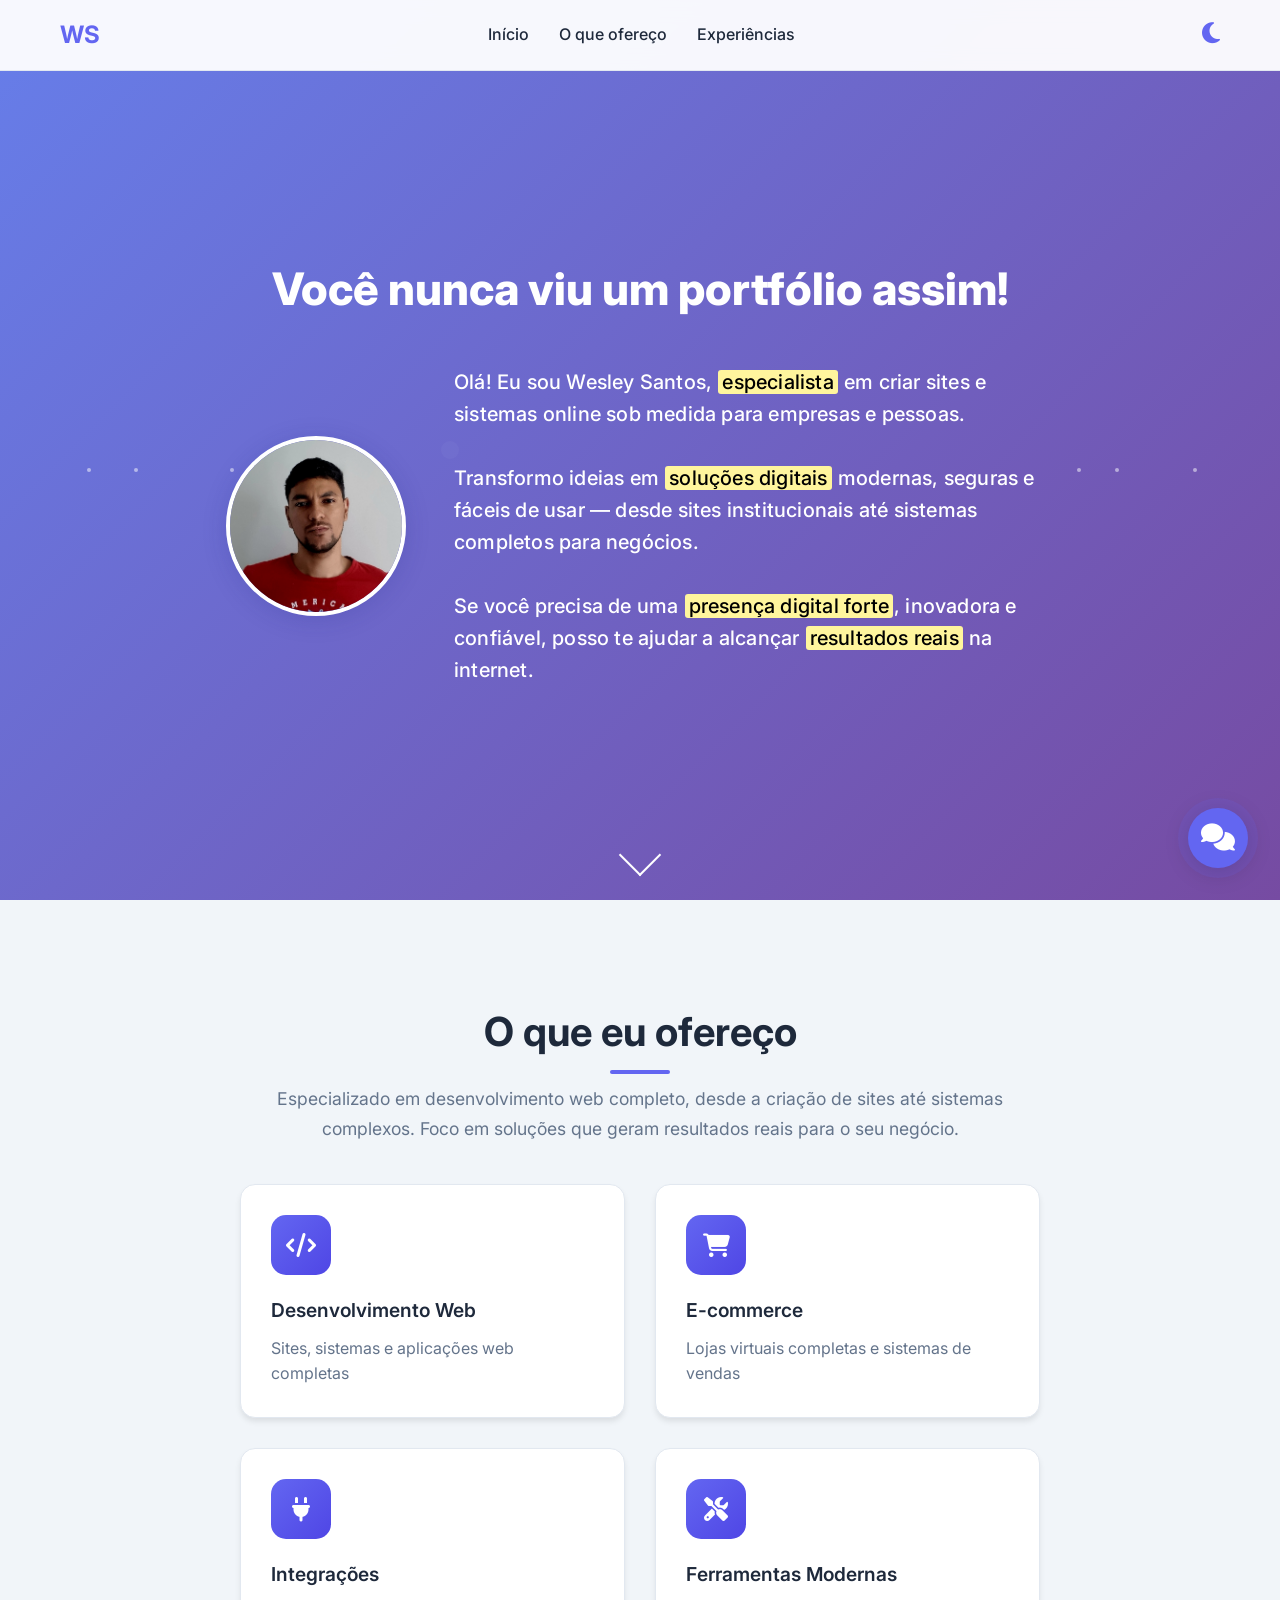
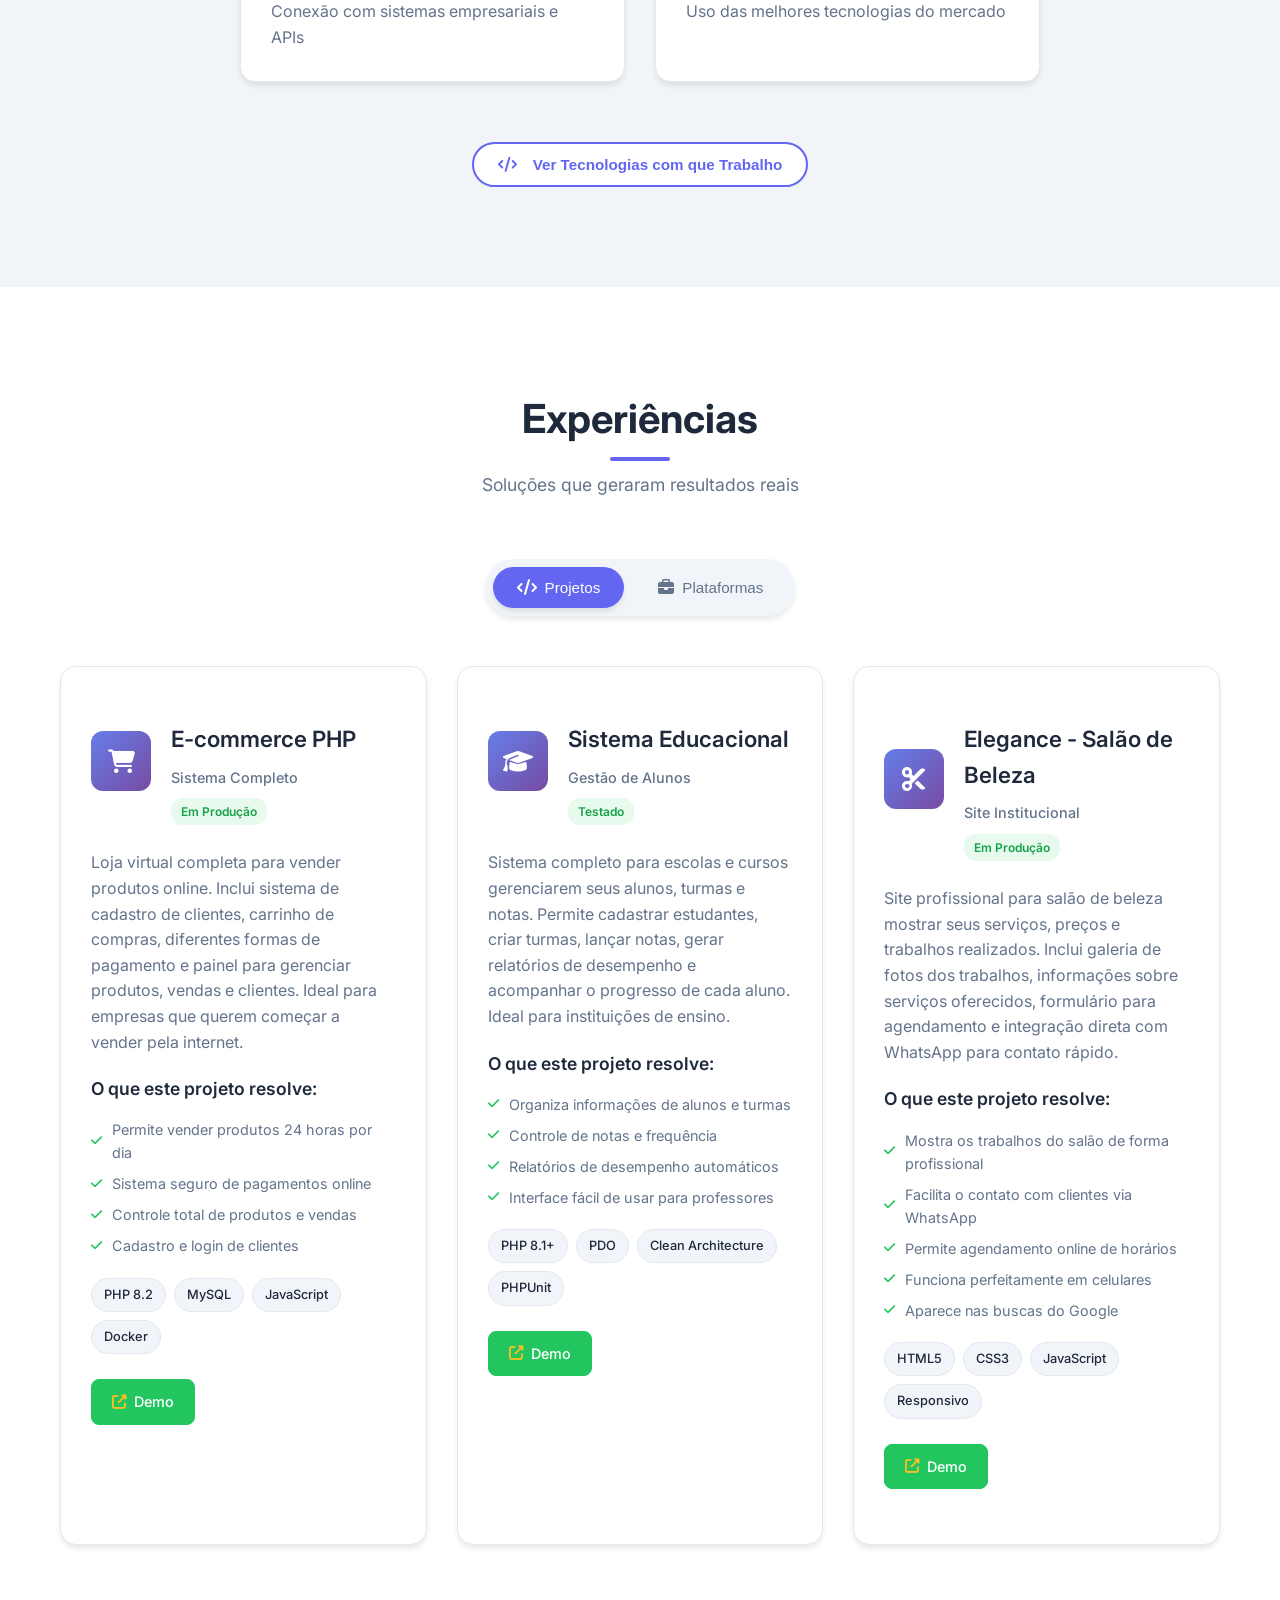
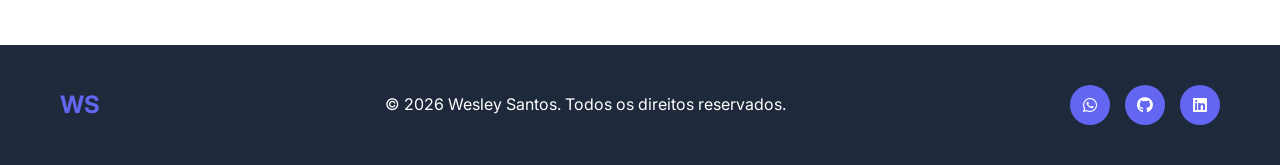
==== commit 335d9b0f: "fix: tema dark persistente" ====
--- a/index.html
+++ b/index.html
@@ -26,19 +26,37 @@
                     btn.setAttribute('aria-label', 'Alternar tema');
                     btn.innerHTML = '<i class="fas fa-moon"></i>';
                     navActions.insertBefore(btn, navActions.firstChild);
-                    // Adiciona evento de alternância de tema
+                    
+                    // Adicionar evento de tema diretamente aqui
                     btn.addEventListener('click', function() {
-                        document.body.classList.toggle('dark-theme');
-                        // Troca o ícone
-                        const icon = btn.querySelector('i');
-                        if (document.body.classList.contains('dark-theme')) {
-                            icon.classList.remove('fa-moon');
-                            icon.classList.add('fa-sun');
+                        const isDark = !document.body.classList.contains('dark-theme');
+                        console.log('Botão clicado - Alternando tema para:', isDark ? 'dark' : 'light');
+                        
+                        if (isDark) {
+                            document.body.classList.add('dark-theme');
+                            document.documentElement.classList.add('dark-theme');
+                            btn.querySelector('i').classList.remove('fa-moon');
+                            btn.querySelector('i').classList.add('fa-sun');
                         } else {
-                            icon.classList.remove('fa-sun');
-                            icon.classList.add('fa-moon');
+                            document.body.classList.remove('dark-theme');
+                            document.documentElement.classList.remove('dark-theme');
+                            btn.querySelector('i').classList.remove('fa-sun');
+                            btn.querySelector('i').classList.add('fa-moon');
                         }
+                        
+                        localStorage.setItem('theme', isDark ? 'dark' : 'light');
+                        console.log('Tema salvo no localStorage:', localStorage.getItem('theme'));
                     });
+                    
+                    // Aplicar tema salvo
+                    const savedTheme = localStorage.getItem('theme');
+                    console.log('Aplicando tema salvo:', savedTheme);
+                    if (savedTheme === 'dark') {
+                        document.body.classList.add('dark-theme');
+                        document.documentElement.classList.add('dark-theme');
+                        btn.querySelector('i').classList.remove('fa-moon');
+                        btn.querySelector('i').classList.add('fa-sun');
+                    }
                 }
             });
             observer.observe(navbarEl, { childList: true, subtree: true });
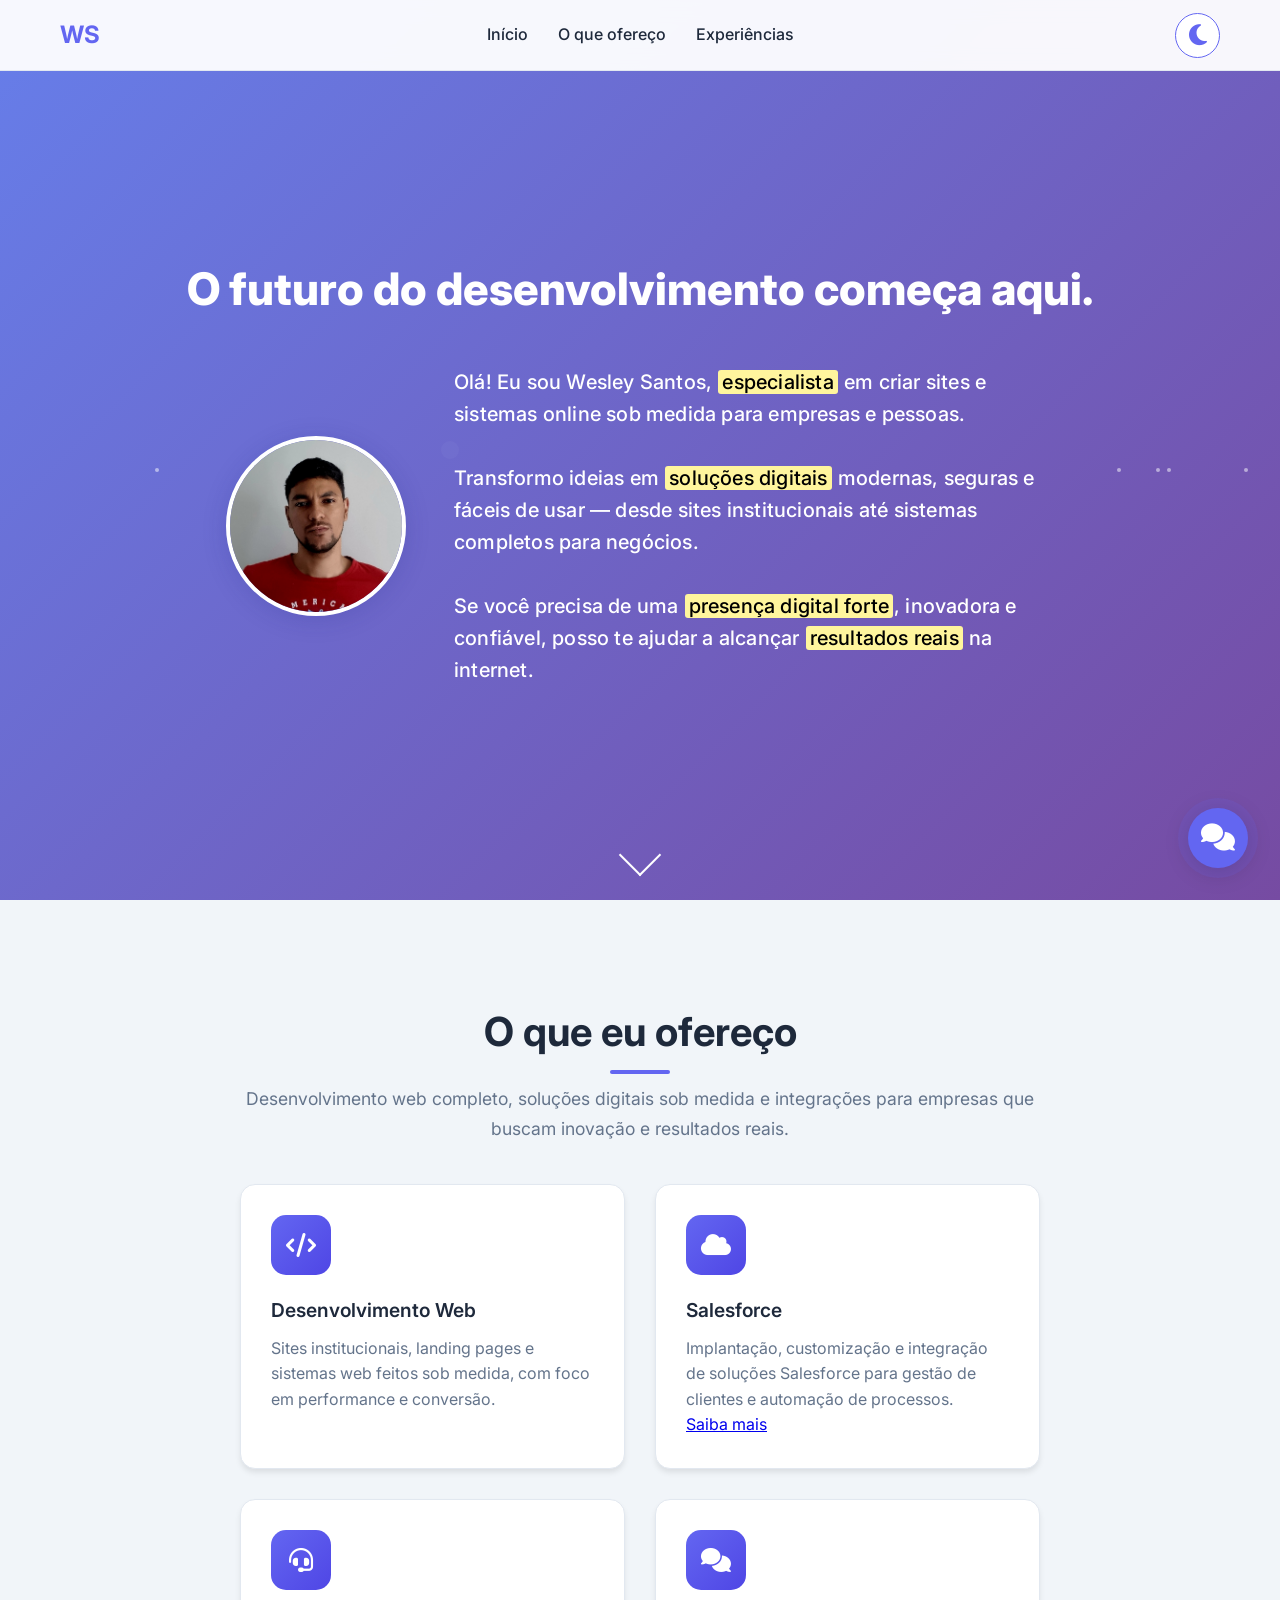
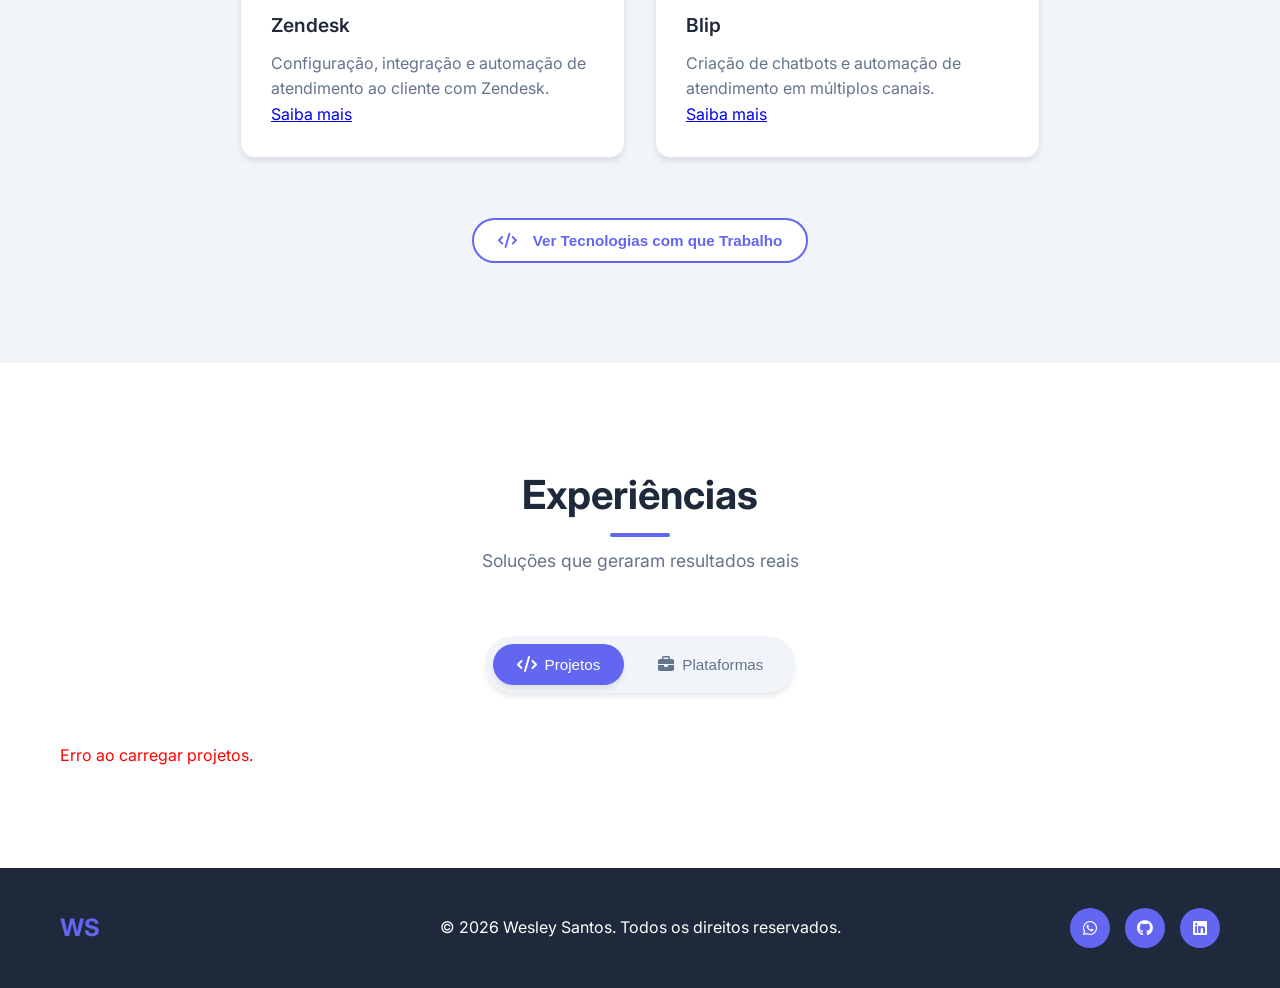
==== commit 70d467fc: "Adiciona Google Tag Manager em todas as páginas de serviço e atualiza títulos e descrições para melh" ====
--- a/index.html
+++ b/index.html
@@ -1,15 +1,43 @@
 <!DOCTYPE html>
 <html lang="pt-BR">
 <head>
+<!-- Google Tag Manager -->
+<script>
+(function(w,d,s,l,i){w[l]=w[l]||[];w[l].push({'gtm.start':
+new Date().getTime(),event:'gtm.js'});var f=d.getElementsByTagName(s)[0],
+j=d.createElement(s),dl=l!='dataLayer'?'&l='+l:'';j.async=true;j.src=
+'https://www.googletagmanager.com/gtm.js?id='+i+dl;f.parentNode.insertBefore(j,f);
+})(window,document,'script','dataLayer','GTM-XXXXXXX');
+</script>
+<!-- End Google Tag Manager -->
+
     <meta charset="UTF-8">
     <meta name="viewport" content="width=device-width, initial-scale=1.0">
-    <title>Wesley Santos - Desenvolvedor Full Stack</title>
-    <meta name="description" content="Portfólio de Wesley Santos - Desenvolvedor Full Stack especializado em PHP, JavaScript e soluções web completas">
+    <title>Criação de Sites Personalizados, Salesforce, Zendesk e Blip | Wesley Santos</title>
+    <meta name="description" content="Especialista em criação de sites personalizados, integrações e soluções com Salesforce, Zendesk e Blip. Transforme sua presença digital com Wesley Santos.">
+    <link rel="canonical" href="https://wesleystoss.com.br/">
+    <link rel="icon" type="image/png" href="/assets/images/profile.jpg">
+    <!-- Open Graph -->
+    <meta property="og:title" content="Criação de Sites Personalizados, Salesforce, Zendesk e Blip | Wesley Santos">
+    <meta property="og:description" content="Especialista em criação de sites personalizados, integrações e soluções com Salesforce, Zendesk e Blip. Transforme sua presença digital com Wesley Santos.">
+    <meta property="og:type" content="website">
+    <meta property="og:url" content="https://wesleystoss.com.br/">
+    <meta property="og:image" content="https://wesleystoss.com.br/assets/images/profile.jpg">
+    <!-- Twitter Card -->
+    <meta name="twitter:card" content="summary_large_image">
+    <meta name="twitter:title" content="Criação de Sites Personalizados, Salesforce, Zendesk e Blip | Wesley Santos">
+    <meta name="twitter:description" content="Especialista em criação de sites personalizados, integrações e soluções com Salesforce, Zendesk e Blip. Transforme sua presença digital com Wesley Santos.">
+    <meta name="twitter:image" content="https://wesleystoss.com.br/assets/images/profile.jpg">
     <link rel="stylesheet" href="assets/css/styles.css?v=1">
     <link href="https://fonts.googleapis.com/css2?family=Inter:wght@300;400;500;600;700&display=swap" rel="stylesheet">
     <link rel="stylesheet" href="https://cdnjs.cloudflare.com/ajax/libs/font-awesome/6.4.0/css/all.min.css">
 </head>
 <body>
+<!-- Google Tag Manager (noscript) -->
+<noscript><iframe src="https://www.googletagmanager.com/ns.html?id=GTM-XXXXXXX"
+height="0" width="0" style="display:none;visibility:hidden"></iframe></noscript>
+<!-- End Google Tag Manager (noscript) -->
+
     <!-- Navegação -->
     <div id="navbar"></div>
     <script>
@@ -75,7 +103,7 @@
                 </div>
                 <div class="hero-apresentacao">
                     <div class="hero-profile-img">
-                        <img src="assets/images/profile.jpg" alt="Foto de Wesley Santos" />
+                        <img src="assets/images/profile.jpg" alt="Foto de Wesley Santos, desenvolvedor web" />
                     </div>
                     <div class="hero-main-content">
                         <p class="hero-desc-livre">
@@ -104,8 +132,7 @@
             <div class="skills-simple" id="skills-simple">
                 <div class="skills-overview">
                     <p class="skills-intro">
-                        Especializado em desenvolvimento web completo, desde a criação de sites até sistemas complexos. 
-                        Foco em soluções que geram resultados reais para o seu negócio.
+                        Desenvolvimento web completo, soluções digitais sob medida e integrações para empresas que buscam inovação e resultados reais.
                     </p>
                     
                     <div class="skills-highlights">
@@ -115,37 +142,40 @@
                             </div>
                             <div class="highlight-content">
                                 <h4>Desenvolvimento Web</h4>
-                                <p>Sites, sistemas e aplicações web completas</p>
+                                <p>Sites institucionais, landing pages e sistemas web feitos sob medida, com foco em performance e conversão.</p>
                             </div>
                         </div>
                         
                         <div class="skill-highlight">
                             <div class="highlight-icon">
-                                <i class="fas fa-shopping-cart"></i>
+                                <i class="fas fa-cloud"></i>
                             </div>
                             <div class="highlight-content">
-                                <h4>E-commerce</h4>
-                                <p>Lojas virtuais completas e sistemas de vendas</p>
+                                <h4>Salesforce</h4>
+                                <p>Implantação, customização e integração de soluções Salesforce para gestão de clientes e automação de processos.</p>
+                                <a href="/lp/salesforce.html" class="btn-link">Saiba mais</a>
                             </div>
                         </div>
                         
                         <div class="skill-highlight">
                             <div class="highlight-icon">
-                                <i class="fas fa-plug"></i>
+                                <i class="fas fa-headset"></i>
                             </div>
                             <div class="highlight-content">
-                                <h4>Integrações</h4>
-                                <p>Conexão com sistemas empresariais e APIs</p>
+                                <h4>Zendesk</h4>
+                                <p>Configuração, integração e automação de atendimento ao cliente com Zendesk.</p>
+                                <a href="/lp/zendesk.html" class="btn-link">Saiba mais</a>
                             </div>
                         </div>
                         
                         <div class="skill-highlight">
                             <div class="highlight-icon">
-                                <i class="fas fa-tools"></i>
+                                <i class="fas fa-comments"></i>
                             </div>
                             <div class="highlight-content">
-                                <h4>Ferramentas Modernas</h4>
-                                <p>Uso das melhores tecnologias do mercado</p>
+                                <h4>Blip</h4>
+                                <p>Criação de chatbots e automação de atendimento em múltiplos canais.</p>
+                                <a href="/lp/blip.html" class="btn-link">Saiba mais</a>
                             </div>
                         </div>
                     </div>
@@ -366,6 +396,30 @@
                                     </div>
                                 </div>
                             </div>
+                            <div class="skill-item">
+                                <div class="skill-icon">
+                                    <i class="fab fa-laravel"></i>
+                                </div>
+                                <div class="skill-info">
+                                    <h4>Laravel</h4>
+                                    <div class="skill-level">
+                                        <span class="level-badge secondary">Especialização</span>
+                                        <p class="skill-description">Framework PHP moderno para desenvolvimento web ágil, seguro e escalável</p>
+                                    </div>
+                                </div>
+                            </div>
+                            <div class="skill-item">
+                                <div class="skill-icon">
+                                    <i class="fas fa-project-diagram"></i>
+                                </div>
+                                <div class="skill-info">
+                                    <h4>Symphony</h4>
+                                    <div class="skill-level">
+                                        <span class="level-badge secondary">Especialização</span>
+                                        <p class="skill-description">Framework PHP robusto para aplicações web de alta performance</p>
+                                    </div>
+                                </div>
+                            </div>
                         </div>
                     </div>
 
@@ -393,6 +447,18 @@
                                     <div class="skill-level">
                                         <span class="level-badge primary">Foco Principal</span>
                                         <p class="skill-description">Design visual, cores, layout e responsividade dos sites</p>
+                                    </div>
+                                </div>
+                            </div>
+                            <div class="skill-item">
+                                <div class="skill-icon">
+                                    <i class="fas fa-wind"></i>
+                                </div>
+                                <div class="skill-info">
+                                    <h4>Tailwind CSS</h4>
+                                    <div class="skill-level">
+                                        <span class="level-badge secondary">Especialização</span>
+                                        <p class="skill-description">Framework utilitário para estilização rápida, responsiva e moderna de interfaces</p>
                                     </div>
                                 </div>
                             </div>
--- a/assets/css/styles.css
+++ b/assets/css/styles.css
@@ -64,6 +64,7 @@
     font-size: 24px;
     font-weight: 700;
     color: var(--primary-color);
+    width: 65px;
 }
 
 .nav-menu {
@@ -1370,6 +1371,7 @@
     font-size: 1.5rem;
     font-weight: 700;
     color: var(--primary-color);
+    width: 150px;
 }
 
 .footer-social {
@@ -1638,6 +1640,10 @@
         width: 100%;
         display: flex;
         align-items: center;
+    }
+    .nav-actions {
+        flex-direction: row-reverse;
+        gap: 10px;
     }
 }
 
@@ -3137,3 +3143,330 @@
         font-size: 0.85rem;
     }
 }
+
+/* ===== ESTILOS ESPECÍFICOS PARA PÁGINAS LP (LANDING PAGES) ===== */
+
+/* Estilos para o botão de tema fixo nas LPs */
+.theme-toggle-btn {
+    position: fixed;
+    top: 12.5px;
+    right: 156.4px;
+    z-index: 1000;
+    background: rgba(255,255,255,0.9);
+    border: 1px solid var(--primary-color);
+    color: var(--primary-color);
+    padding: 0.5rem;
+    border-radius: 50%;
+    width: 45px;
+    height: 45px;
+    display: flex;
+    align-items: center;
+    justify-content: center;
+    cursor: pointer;
+    transition: all 0.3s ease;
+    backdrop-filter: blur(4px);
+}
+
+.theme-toggle-btn:hover {
+    background: rgba(255,255,255,1);
+    transform: scale(1.1);
+}
+
+/* Botão "Ver portfólio completo" no tema dark */
+body.dark-theme .btn-ghost-portfolio {
+    background: rgba(26,26,26,0.7) !important;
+    color: #ffffff !important;
+    border-color: #ffffff !important;
+}
+
+body.dark-theme .btn-ghost-portfolio:hover {
+    background: rgba(26,26,26,0.9) !important;
+    color: #ffffff !important;
+}
+
+/* Botão de tema no tema dark */
+body.dark-theme .theme-toggle-btn {
+    background: rgba(26,26,26,0.9) !important;
+    border-color: #ffffff !important;
+    color: #ffffff !important;
+}
+
+body.dark-theme .theme-toggle-btn:hover {
+    background: rgba(26,26,26,1) !important;
+    transform: scale(1.1) !important;
+}
+
+/* Estilos específicos para seções das LPs no tema dark */
+body.dark-theme .about {
+    background-color: #2d2d2d !important;
+}
+
+body.dark-theme .about-content {
+    background-color: #2d2d2d !important;
+}
+
+body.dark-theme .about-content p {
+    color: #e0e0e0 !important;
+}
+
+/* Seção "O que é o Salesforce" - cards específicos */
+body.dark-theme .about .container > div[style*="background: #fff"] {
+    background-color: #1a1a1a !important;
+    border: 1px solid #404040 !important;
+    border-radius: 12px !important;
+    box-shadow: 0 4px 20px rgba(0,0,0,0.3) !important;
+}
+
+body.dark-theme .about .container > div[style*="background: #fff"] h4 {
+    color: #ffffff !important;
+}
+
+body.dark-theme .about .container > div[style*="background: #fff"] p {
+    color: #e0e0e0 !important;
+}
+
+/* Seção "Case Real" - cards específicos */
+body.dark-theme section[style*="background: var(--background-alt)"] {
+    background-color: #2d2d2d !important;
+}
+
+body.dark-theme section[style*="background: var(--background-alt)"] .container {
+    background-color: #2d2d2d !important;
+}
+
+body.dark-theme section[style*="background: var(--background-alt)"] .container > div[style*="background: #fff"] {
+    background-color: #1a1a1a !important;
+    border: 1px solid #404040 !important;
+    border-radius: 16px !important;
+    box-shadow: 0 8px 32px rgba(0,0,0,0.3) !important;
+}
+
+body.dark-theme section[style*="background: var(--background-alt)"] .container > div[style*="background: #fff"] h4 {
+    color: #ffffff !important;
+}
+
+body.dark-theme section[style*="background: var(--background-alt)"] .container > div[style*="background: #fff"] p {
+    color: #e0e0e0 !important;
+}
+
+/* Seção "Minha Experiência" */
+body.dark-theme .container[style*="padding: 4rem 0"] {
+    background-color: #1a1a1a !important;
+}
+
+body.dark-theme .container[style*="padding: 4rem 0"] > div {
+    border-left-color: var(--primary-color) !important;
+}
+
+body.dark-theme .container[style*="padding: 4rem 0"] h3 {
+    color: var(--primary-color) !important;
+}
+
+body.dark-theme .container[style*="padding: 4rem 0"] h4 {
+    color: var(--primary-color) !important;
+}
+
+body.dark-theme .container[style*="padding: 4rem 0"] p {
+    color: #e0e0e0 !important;
+}
+
+/* Seção "O Processo de Transformação" */
+body.dark-theme .container[style*="padding: 4rem 0"] h4 {
+    color: #ffffff !important;
+}
+
+body.dark-theme .container[style*="padding: 4rem 0"] p {
+    color: #e0e0e0 !important;
+}
+
+/* Seção "Conhecimento Profundo" */
+body.dark-theme .container[style*="padding: 4rem 0"] h3 {
+    color: var(--primary-color) !important;
+}
+
+body.dark-theme .container[style*="padding: 4rem 0"] .info-box {
+    background-color: #2d2d2d !important;
+}
+
+/* Seção de contato */
+body.dark-theme #contato {
+    background-color: #2d2d2d !important;
+}
+
+body.dark-theme #contato .about-content {
+    background-color: #2d2d2d !important;
+}
+
+/* Estilos gerais para elementos com background branco */
+body.dark-theme div[style*="background: #fff"] {
+    background-color: #1a1a1a !important;
+    border: 1px solid #404040 !important;
+    border-radius: 12px !important;
+}
+
+body.dark-theme div[style*="background: #fff"] h4 {
+    color: #ffffff !important;
+}
+
+body.dark-theme div[style*="background: #fff"] p {
+    color: #e0e0e0 !important;
+}
+
+/* Estilos para elementos com background-alt */
+body.dark-theme div[style*="background: var(--background-alt)"] {
+    background-color: #2d2d2d !important;
+}
+
+/* Estilos para listas */
+body.dark-theme ul li {
+    color: #e0e0e0 !important;
+}
+
+body.dark-theme ul li i {
+    color: var(--primary-color) !important;
+}
+
+/* Estilos para textos em itálico */
+body.dark-theme p[style*="font-style: italic"] {
+    color: #b0b0b0 !important;
+}
+
+/* Estilos para textos em itálico */
+body.dark-theme p[style*="font-style: italic"] {
+    color: #b0b0b0 !important;
+}
+
+/* Botão WhatsApp destaque para LPs */
+.btn-whatsapp-destaque {
+    display: inline-flex;
+    align-items: center;
+    justify-content: center;
+    gap: 0.7rem;
+    background: #25d366;
+    color: #fff !important;
+    font-size: 1.35rem;
+    font-weight: 700;
+    padding: 1.2rem 2.5rem;
+    border-radius: 40px;
+    box-shadow: 0 4px 24px rgba(37,211,102,0.18);
+    margin-top: 2rem;
+    margin-bottom: 0.5rem;
+    text-decoration: none;
+    transition: transform 0.18s, box-shadow 0.18s, background 0.18s;
+    border: none;
+    outline: none;
+    letter-spacing: 0.01em;
+}
+
+.btn-whatsapp-destaque i {
+    font-size: 1.6rem;
+}
+
+.btn-whatsapp-destaque:hover, .btn-whatsapp-destaque:focus {
+    background: #1ebe5d;
+    transform: scale(1.05) translateY(-2px);
+    box-shadow: 0 8px 32px rgba(37,211,102,0.25);
+    color: #fff !important;
+}
+
+/* Botão de chat flutuante */
+.chat-float-btn {
+    position: fixed;
+    bottom: 32px;
+    right: 32px;
+    z-index: 2000;
+    background: var(--primary-color);
+    color: #fff;
+    border: none;
+    border-radius: 50%;
+    width: 60px;
+    height: 60px;
+    display: flex;
+    align-items: center;
+    justify-content: center;
+    font-size: 2rem;
+    box-shadow: 0 4px 24px rgba(99,102,241,0.18);
+    cursor: pointer;
+    transition: background 0.2s, transform 0.18s, box-shadow 0.18s;
+}
+
+.chat-float-btn:hover {
+    background: var(--primary-dark);
+    transform: scale(1.08) translateY(-2px);
+    box-shadow: 0 8px 32px rgba(99,102,241,0.25);
+}
+
+/* Janela de chat */
+.chat-box {
+    position: fixed;
+    bottom: 100px;
+    right: 32px;
+    width: 320px;
+    max-width: 95vw;
+    background: #fff;
+    border-radius: 16px;
+    box-shadow: 0 8px 32px rgba(0,0,0,0.18);
+    z-index: 2100;
+    overflow: hidden;
+    display: flex;
+    flex-direction: column;
+    border: 1.5px solid var(--primary-color);
+}
+
+body.dark-theme .chat-box {
+    background: #232336;
+    color: #fff;
+    border-color: var(--primary-dark);
+}
+
+.chat-header {
+    background: var(--primary-color);
+    color: #fff;
+    padding: 1rem;
+    display: flex;
+    justify-content: space-between;
+    align-items: center;
+    font-weight: 600;
+    font-size: 1.1rem;
+}
+
+.chat-close-btn {
+    background: transparent;
+    border: none;
+    color: #fff;
+    font-size: 1.5rem;
+    cursor: pointer;
+    margin-left: 1rem;
+    transition: color 0.2s;
+}
+
+.chat-close-btn:hover {
+    color: #ff5c5c;
+}
+
+.chat-body {
+    padding: 1rem;
+    min-height: 80px;
+    font-size: 1rem;
+    background: none;
+}
+
+/* Botão de tema na página principal - ajuste para não sobrepor o hamburguer */
+body:not([class*="dark-theme"]) .theme-toggle-btn {
+    right: 60px;
+}
+
+body.dark-theme .theme-toggle-btn {
+    right: 60px;
+}
+
+/* Botão de tema na página principal - ajuste para não sobrepor o hamburguer */
+.nav-actions .theme-toggle-btn {
+    right: 60px !important;
+}
+
+/* Regra mais específica para garantir o posicionamento correto */
+.navbar .nav-actions .theme-toggle-btn {
+    right: 60px !important;
+    position: static !important;
+}
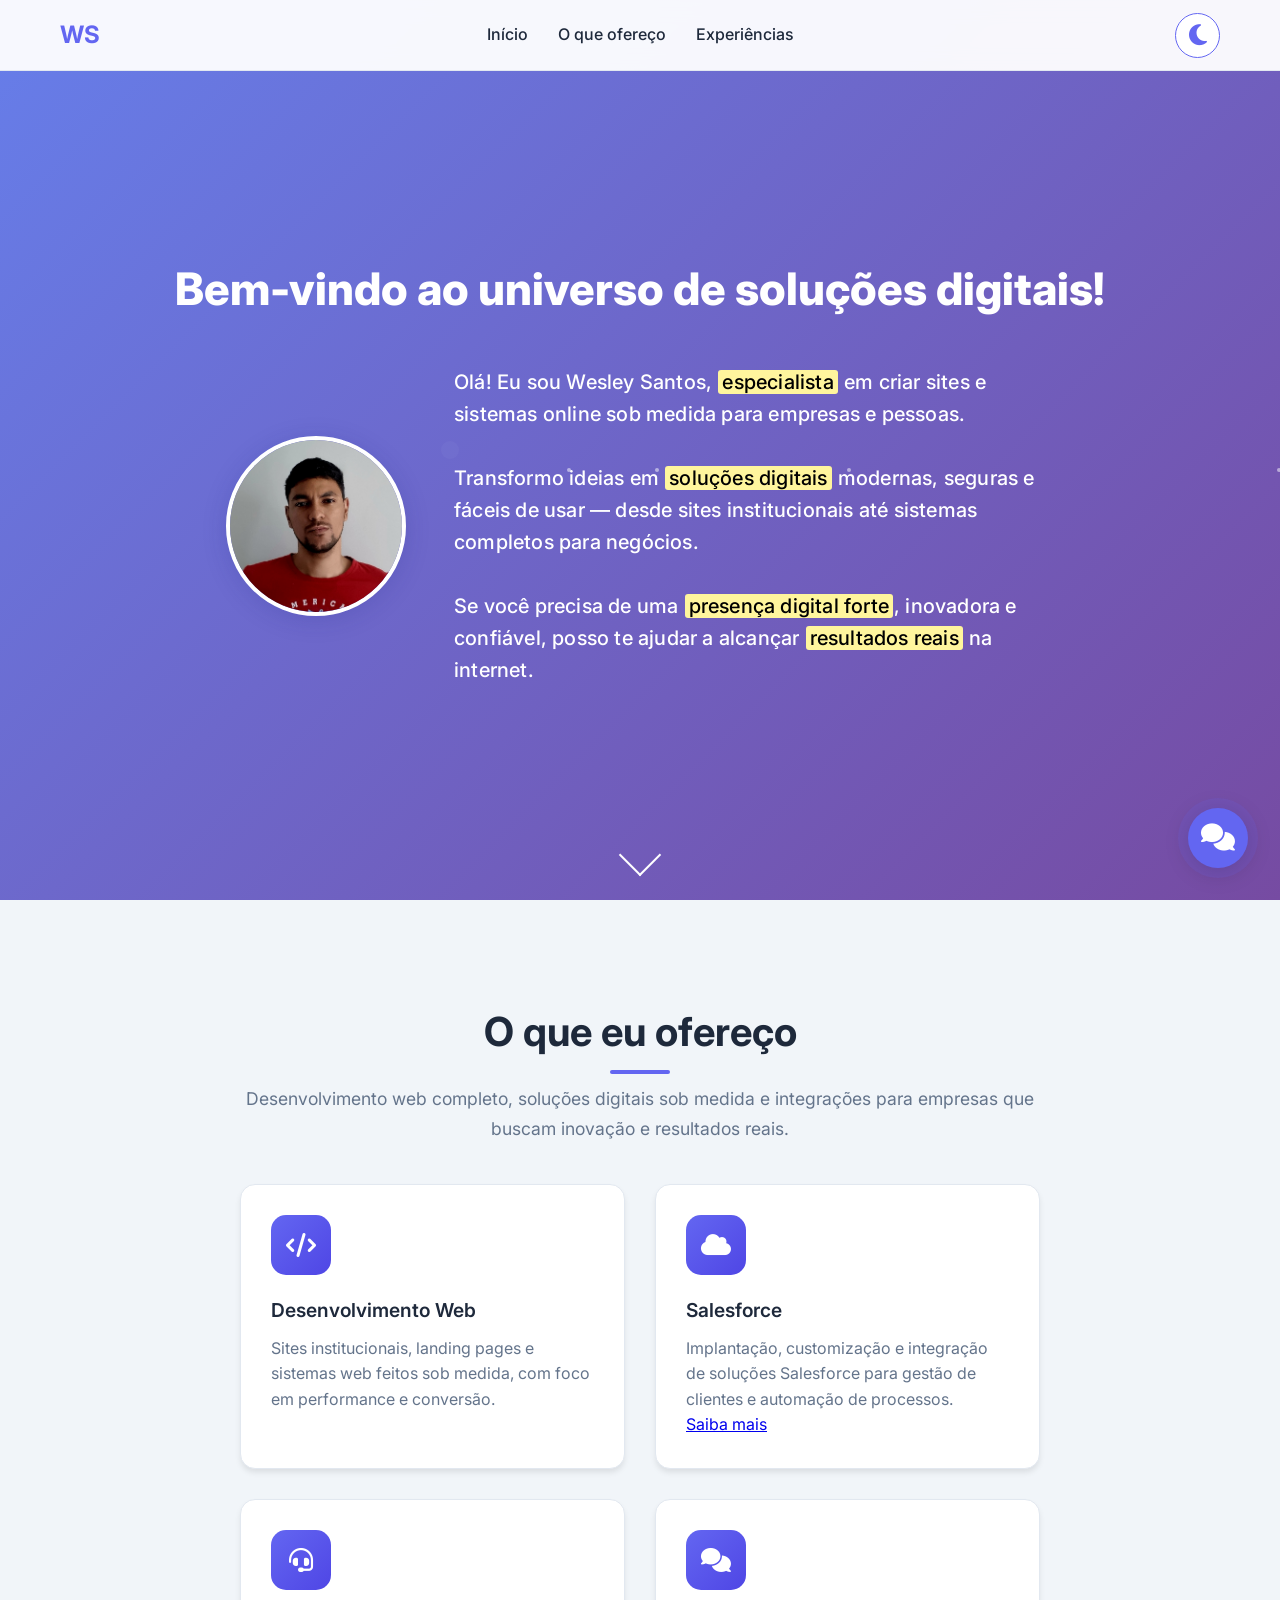
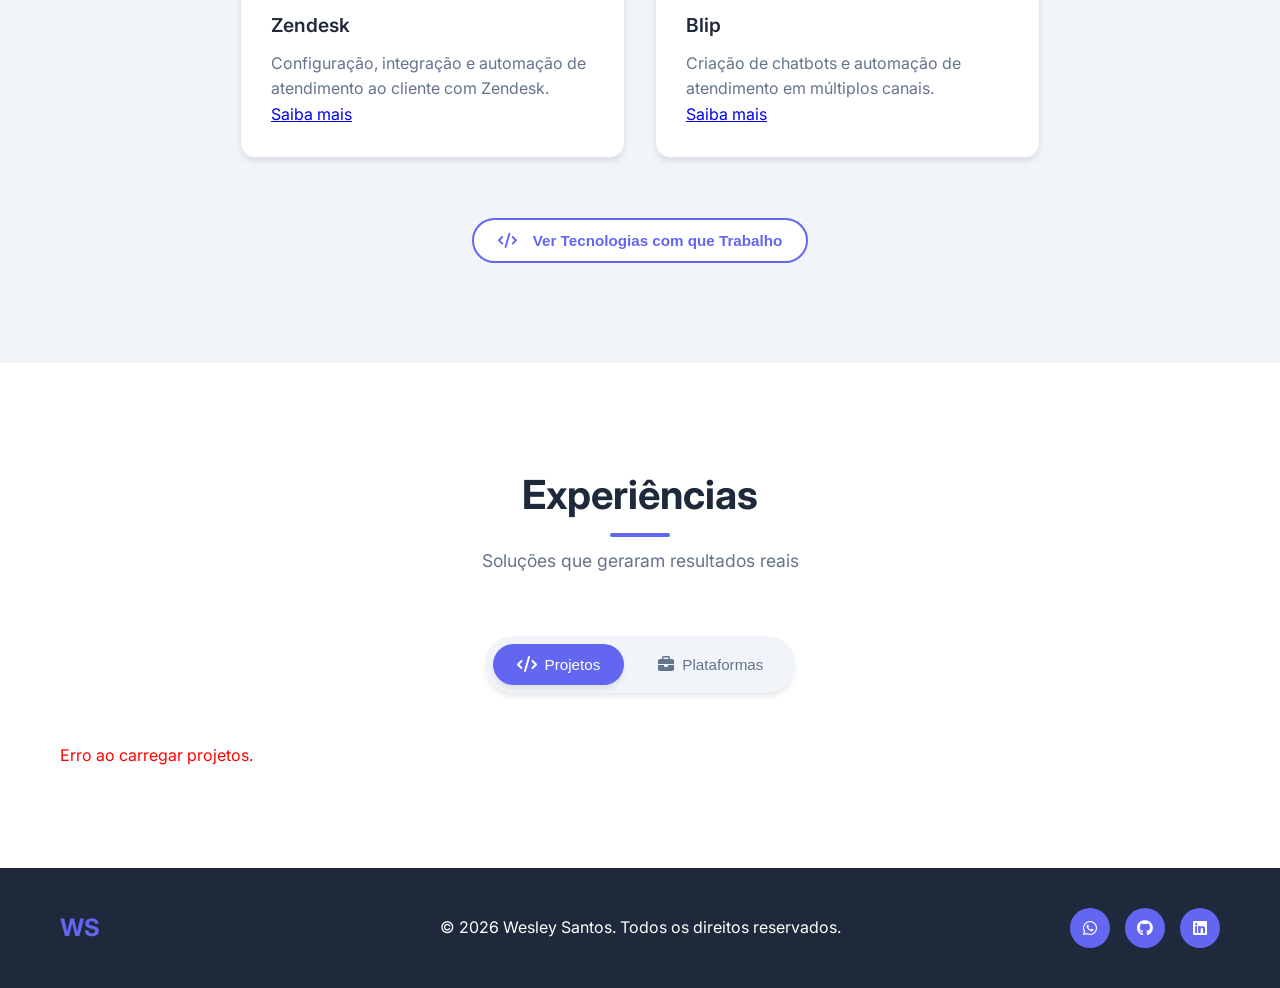
==== commit 92289be0: "Atualiza o ano de copyright para 2025 em index.html e footer.html, garantindo que as informações est" ====
--- a/index.html
+++ b/index.html
@@ -777,7 +777,7 @@
                 <div class="footer-logo">
                     <span>WS</span>
                 </div>
-                <p>&copy; <span id="footer-year">2024</span> Wesley Santos. Todos os direitos reservados.</p>
+                <p>&copy; <span id="footer-year">2025</span> Wesley Santos. Todos os direitos reservados.</p>
                 <div class="footer-social">
                     <a href="https://wa.me/5561999241137" target="_blank" title="WhatsApp">
                         <i class="fab fa-whatsapp"></i>
